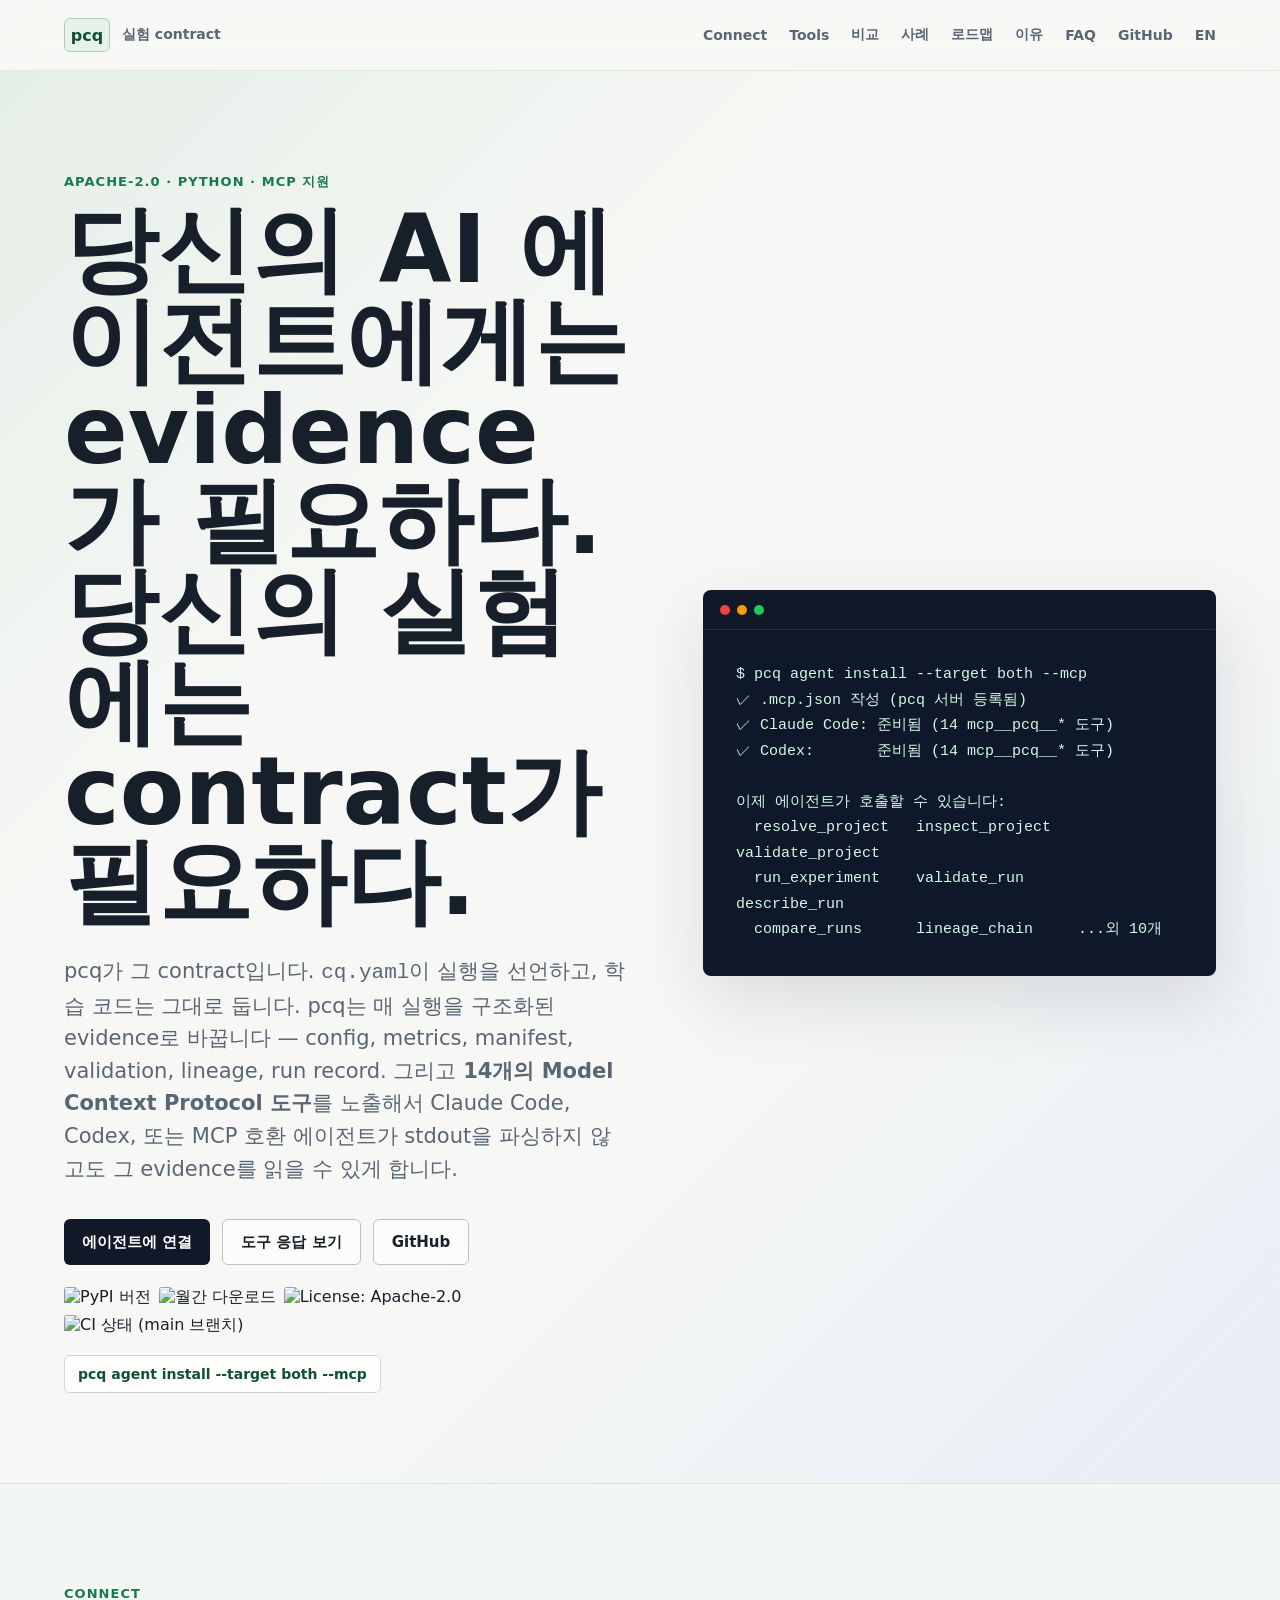
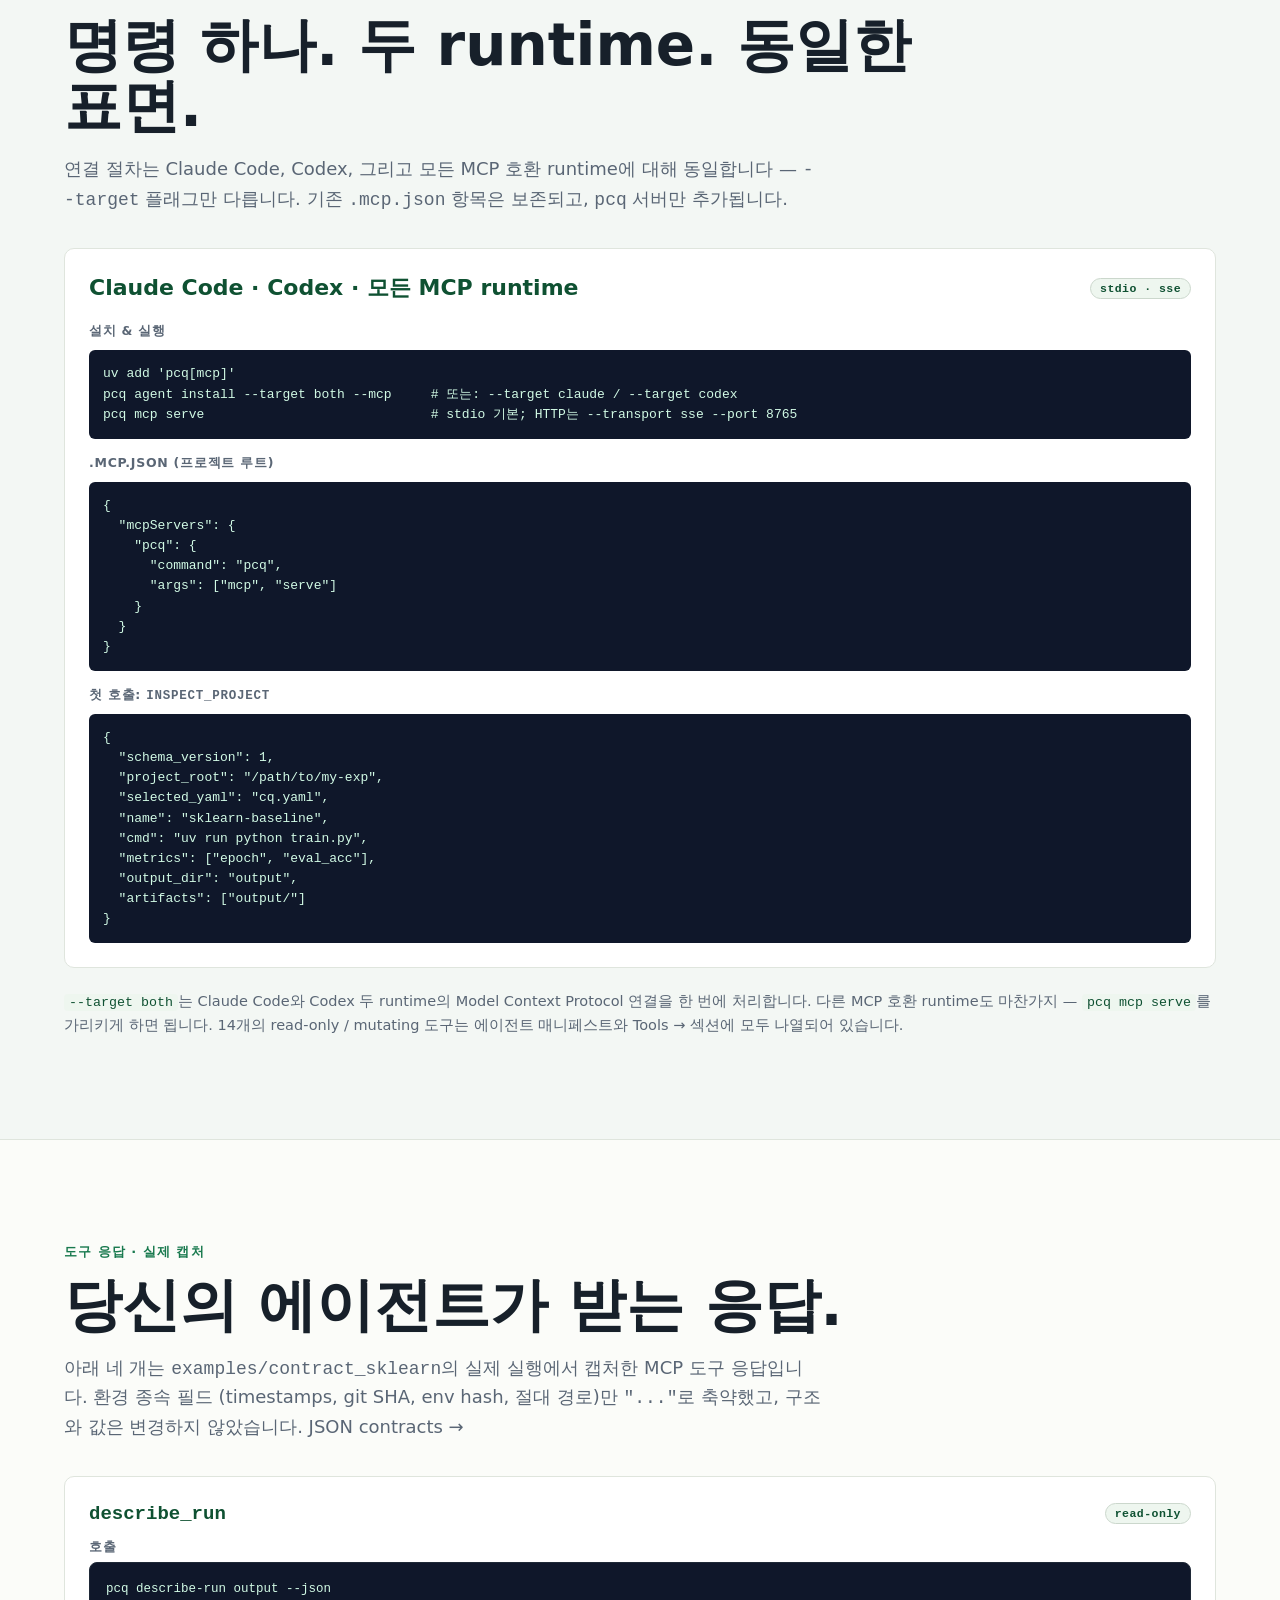
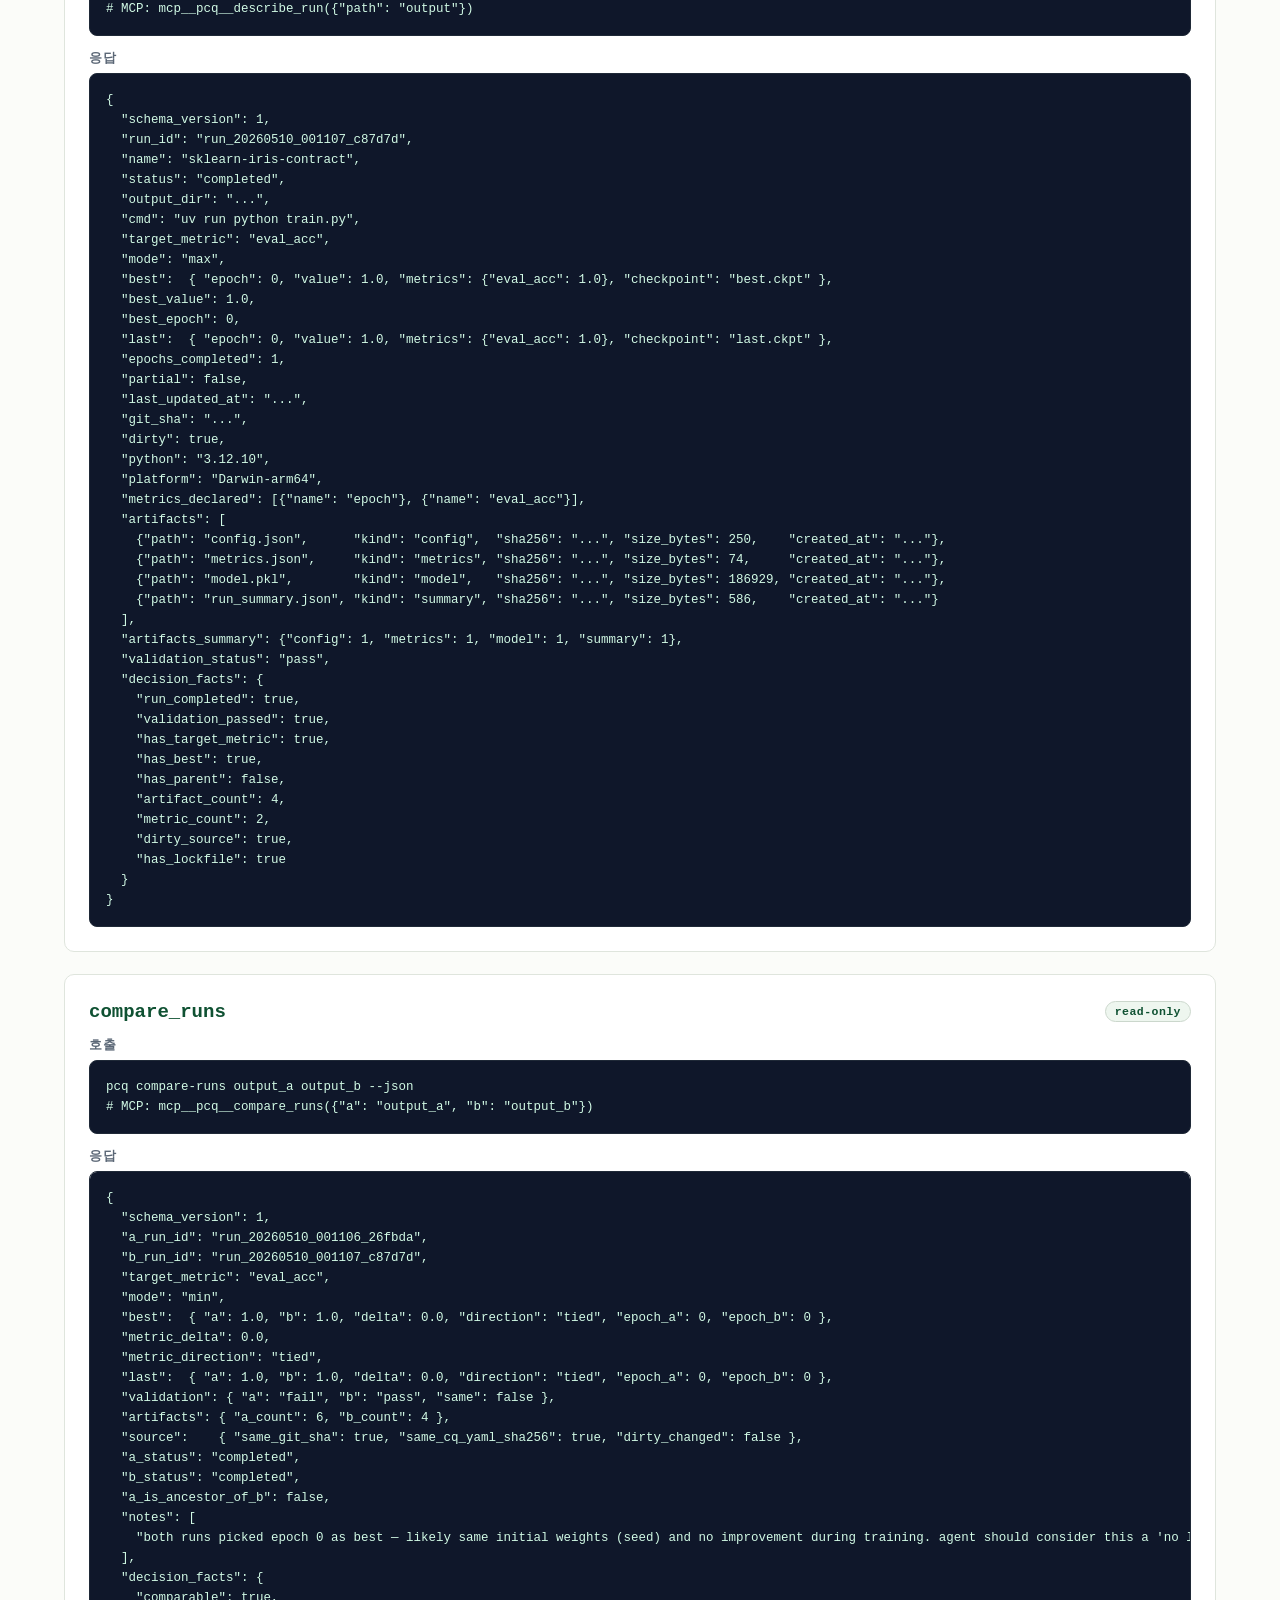
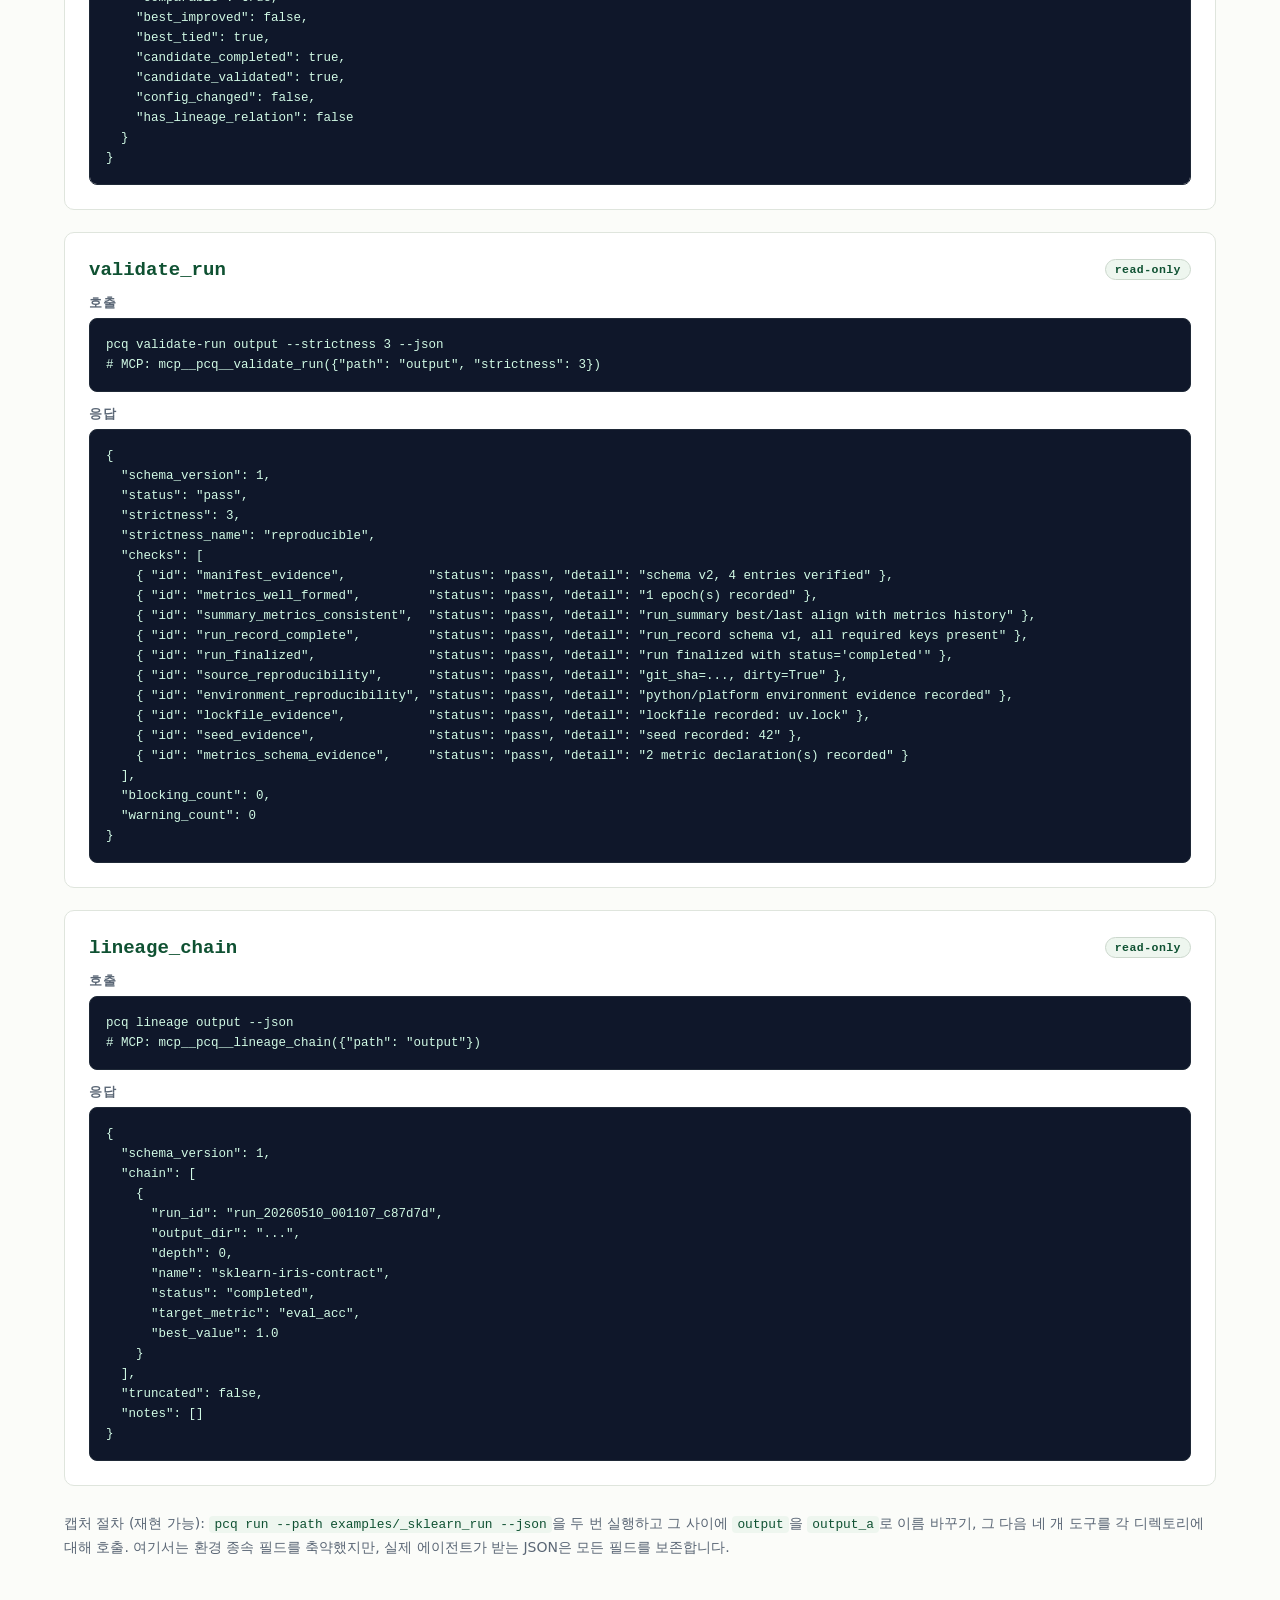
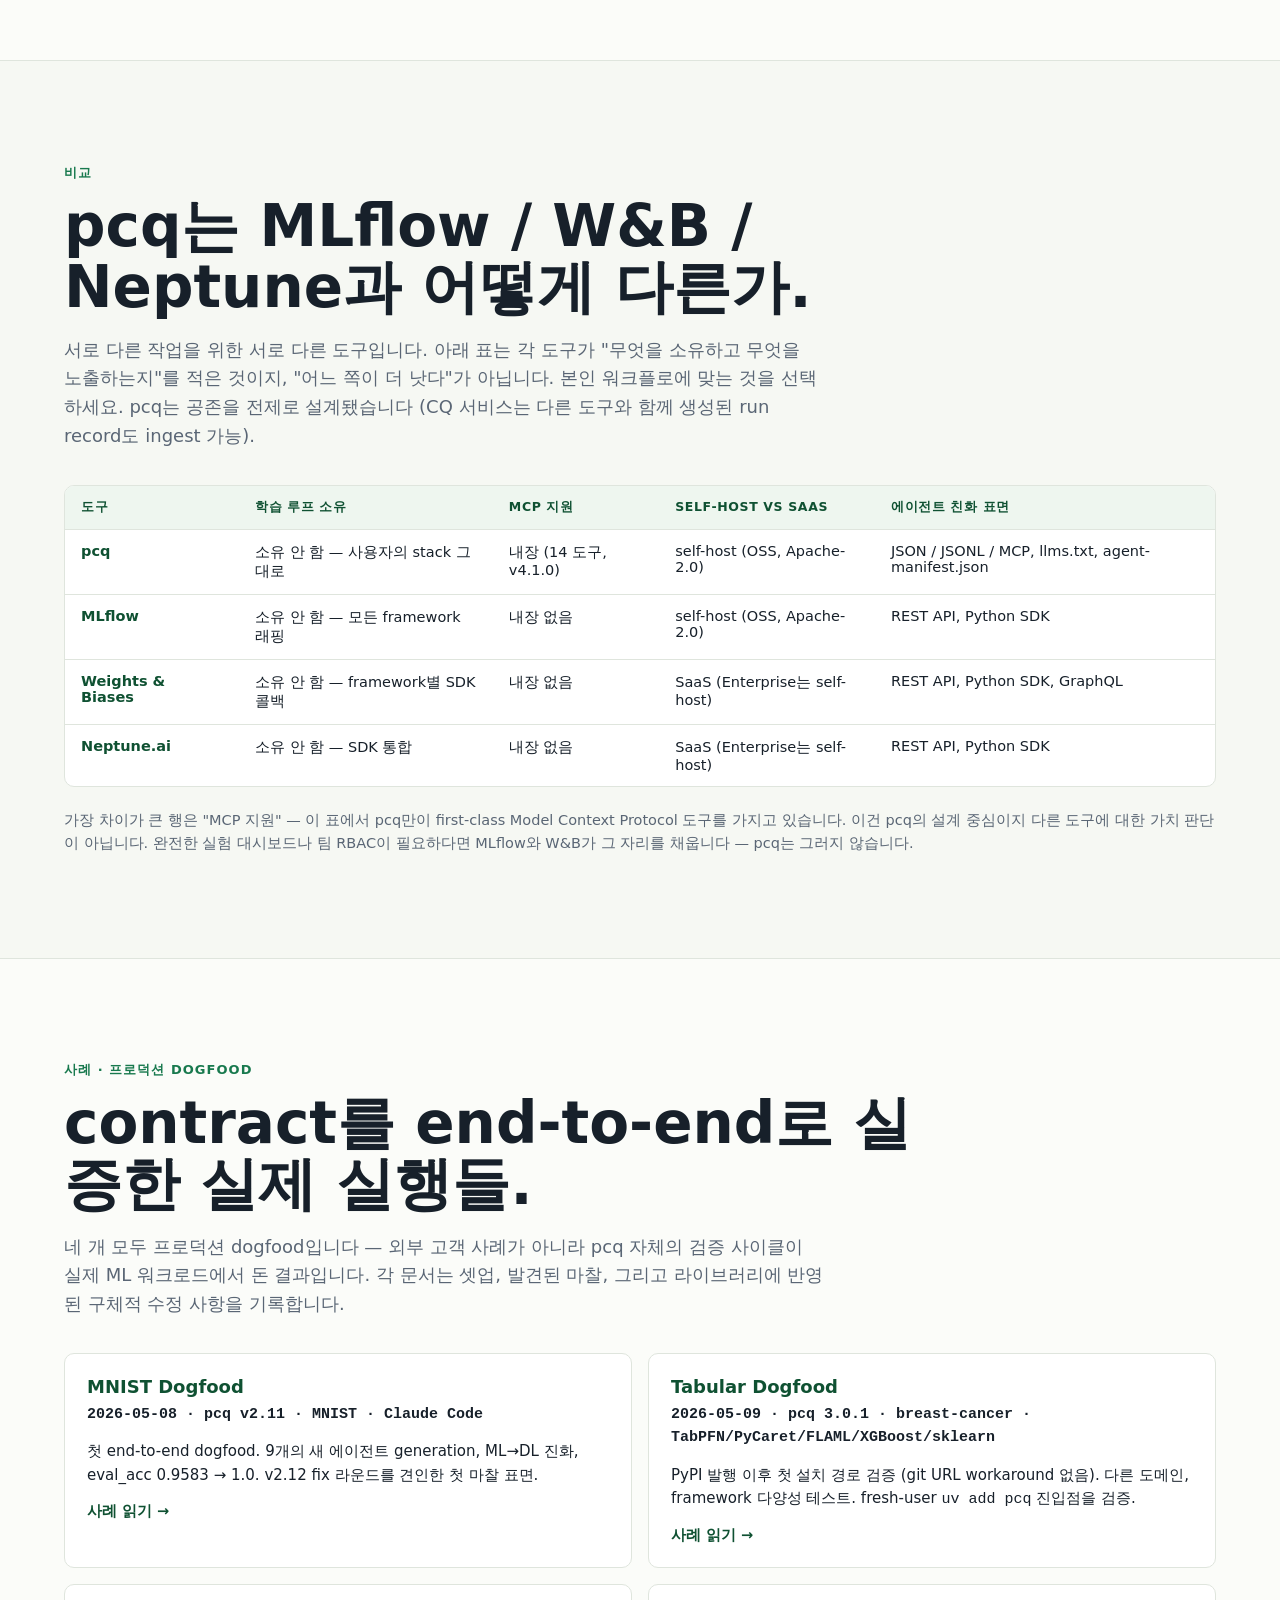
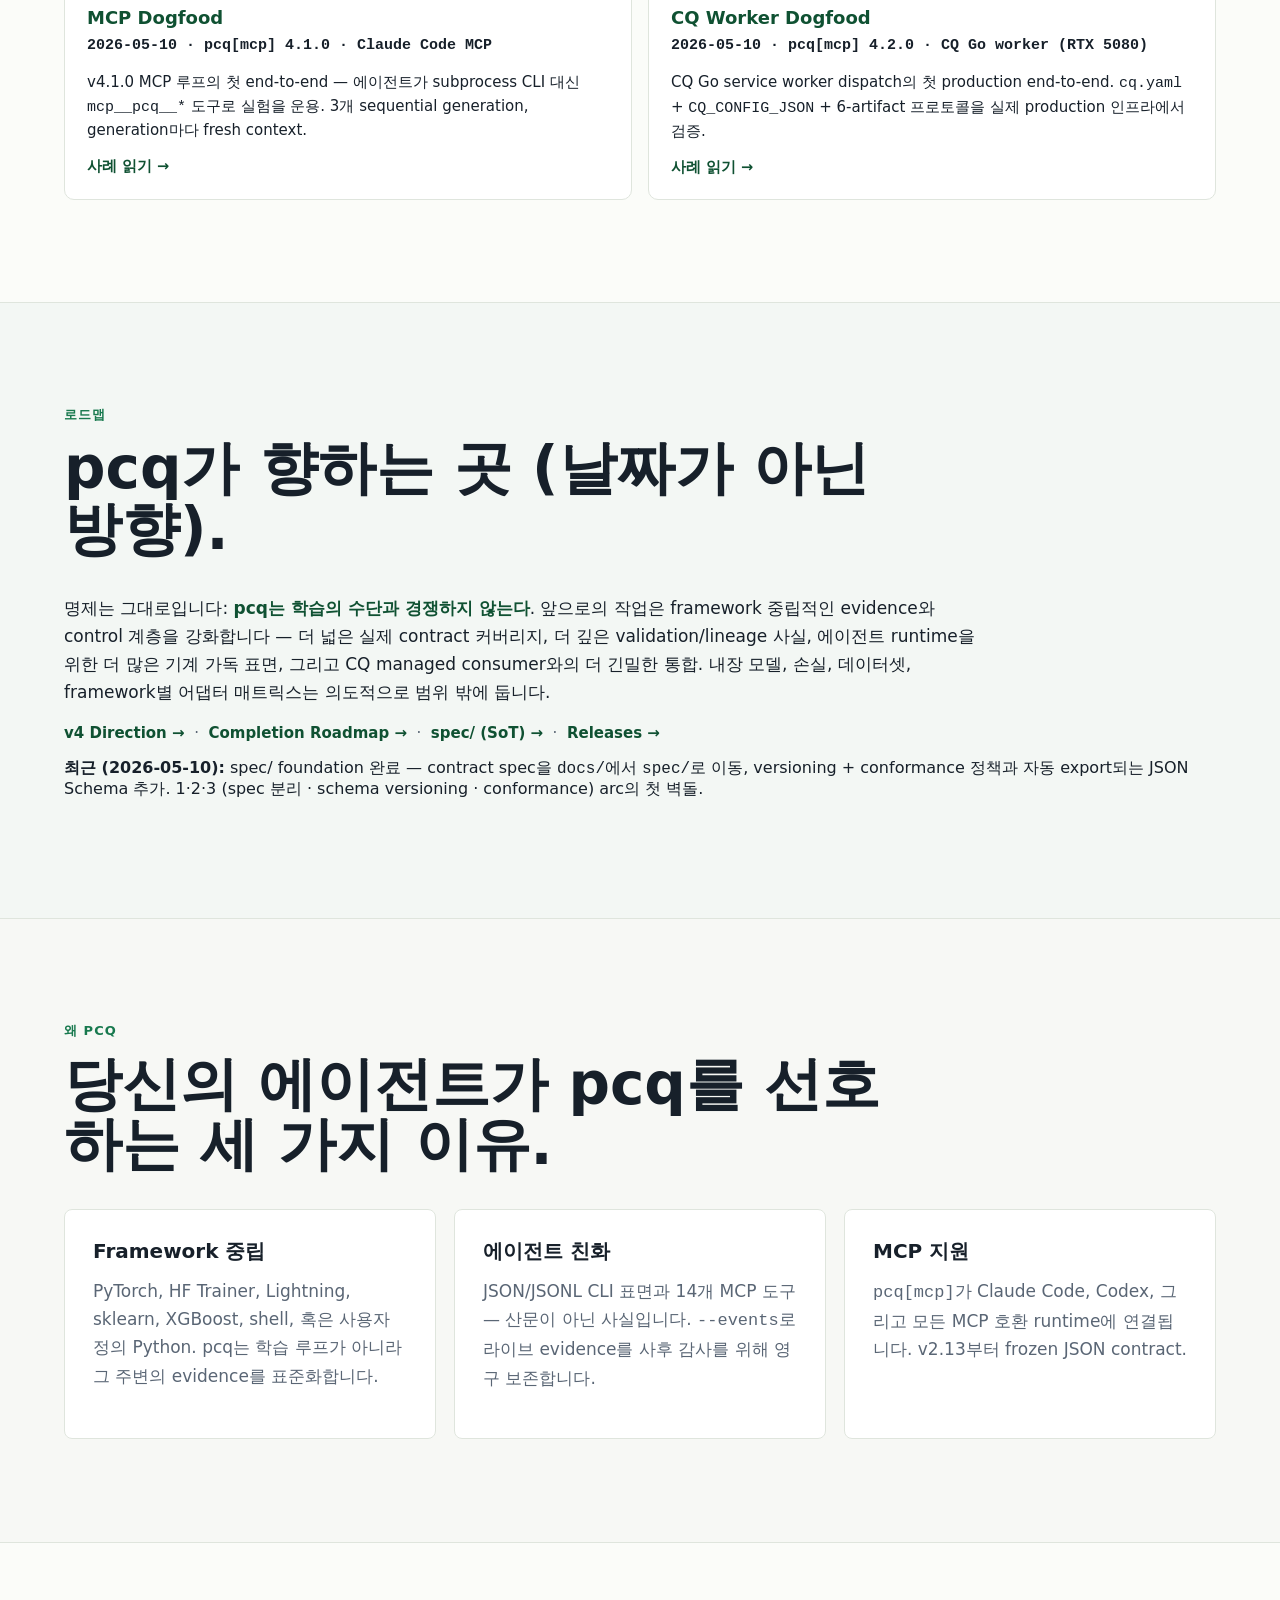
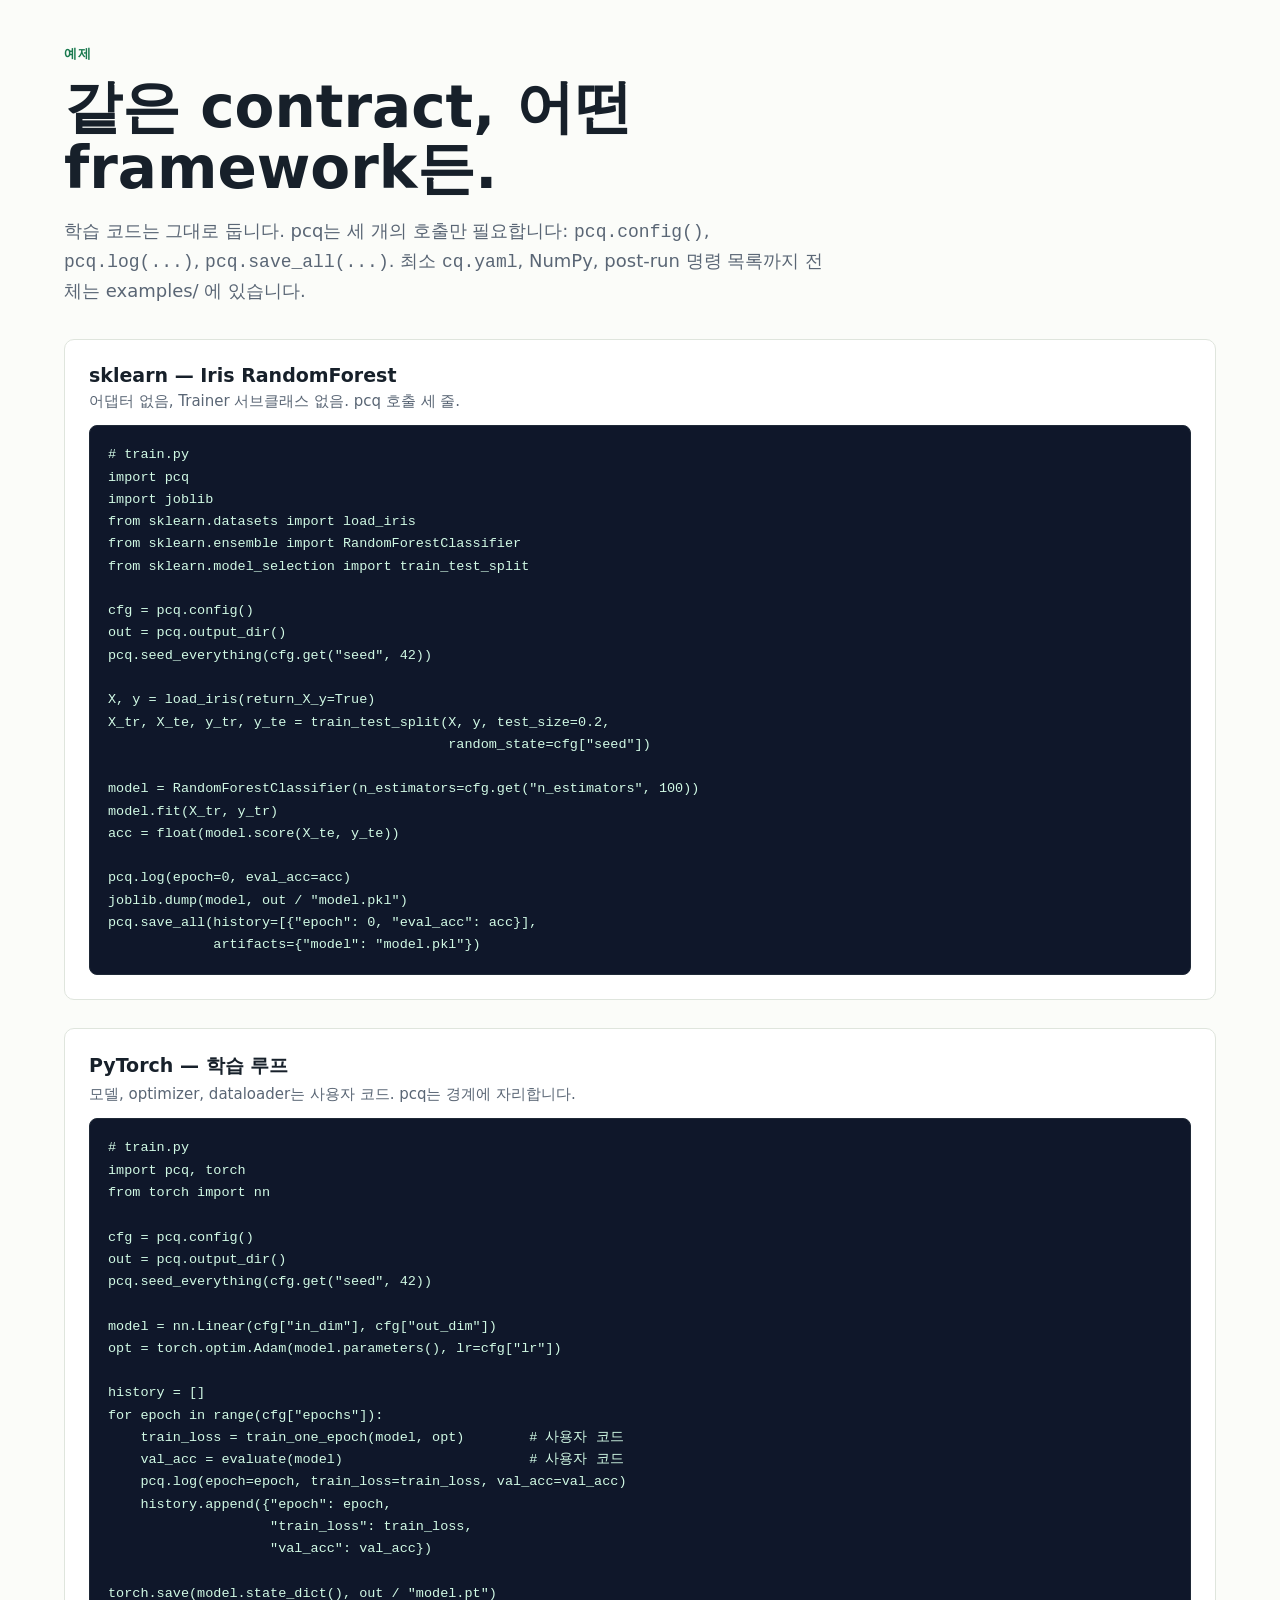
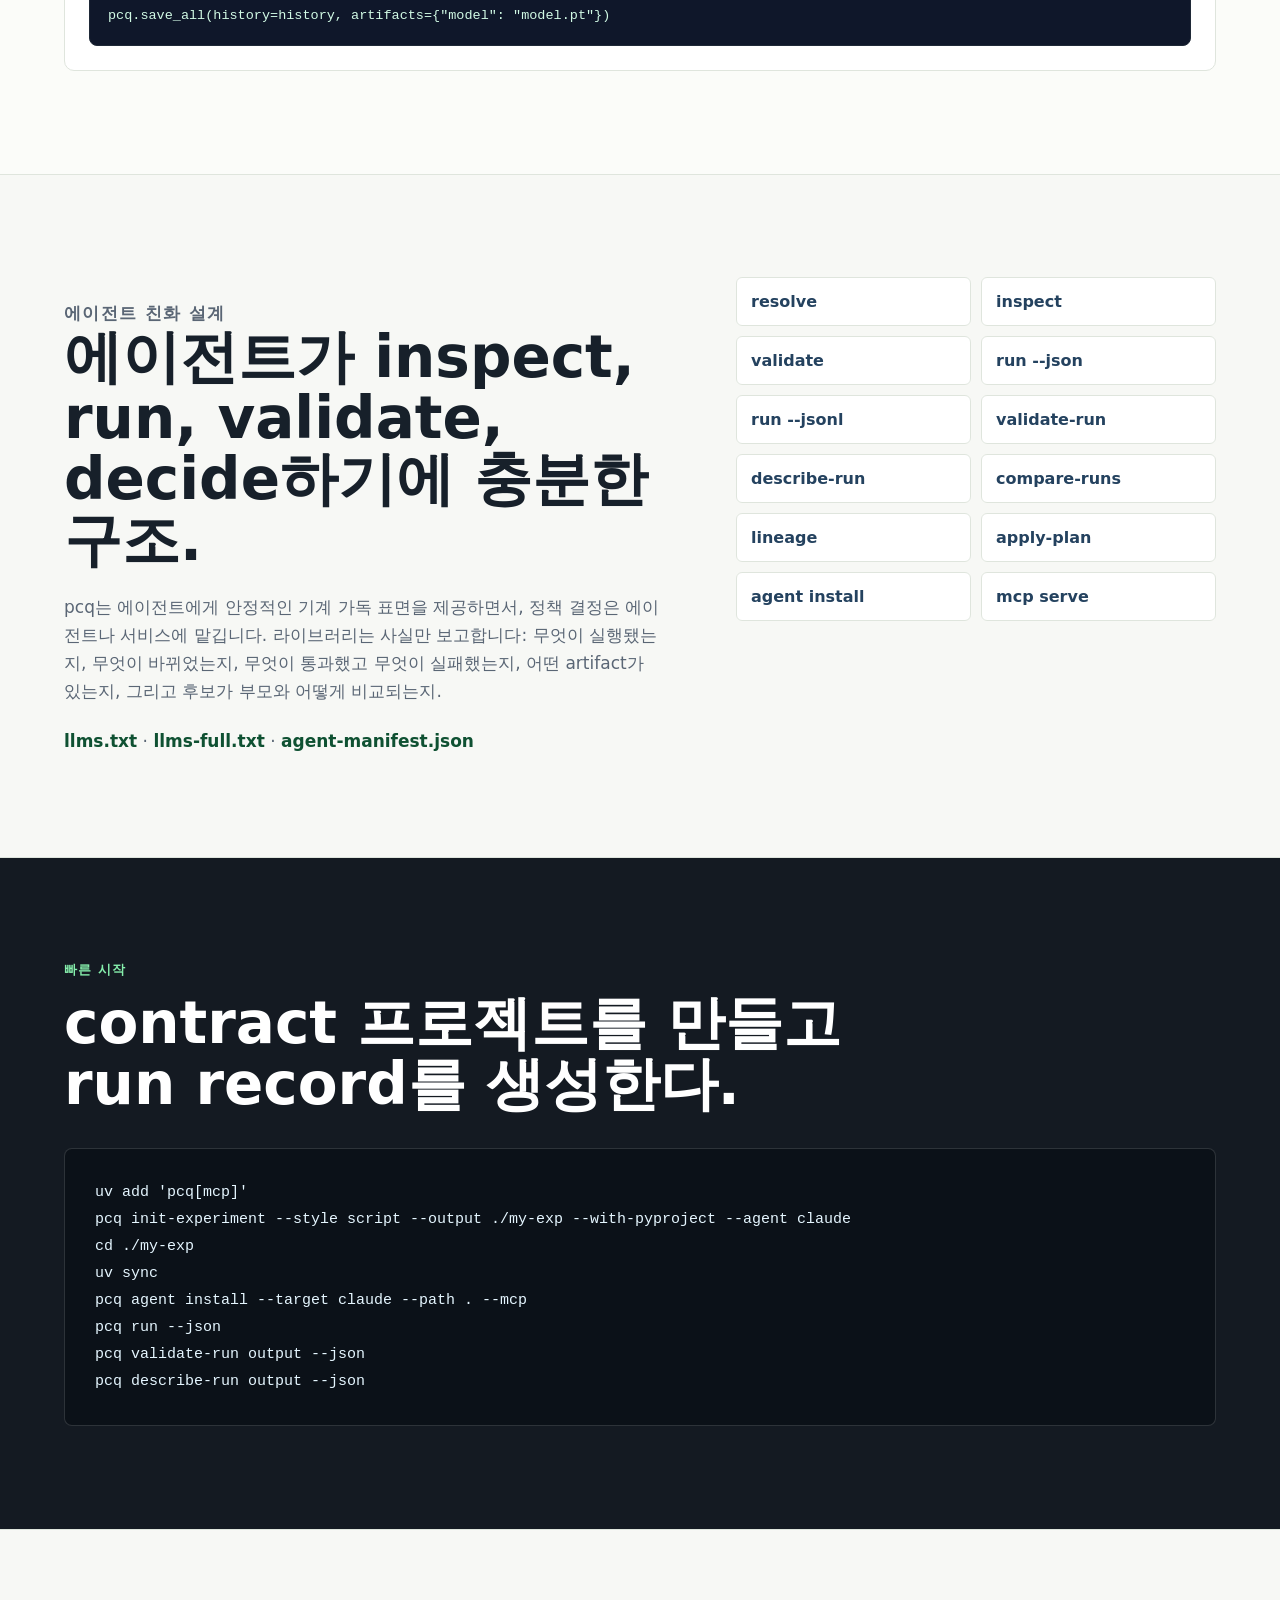
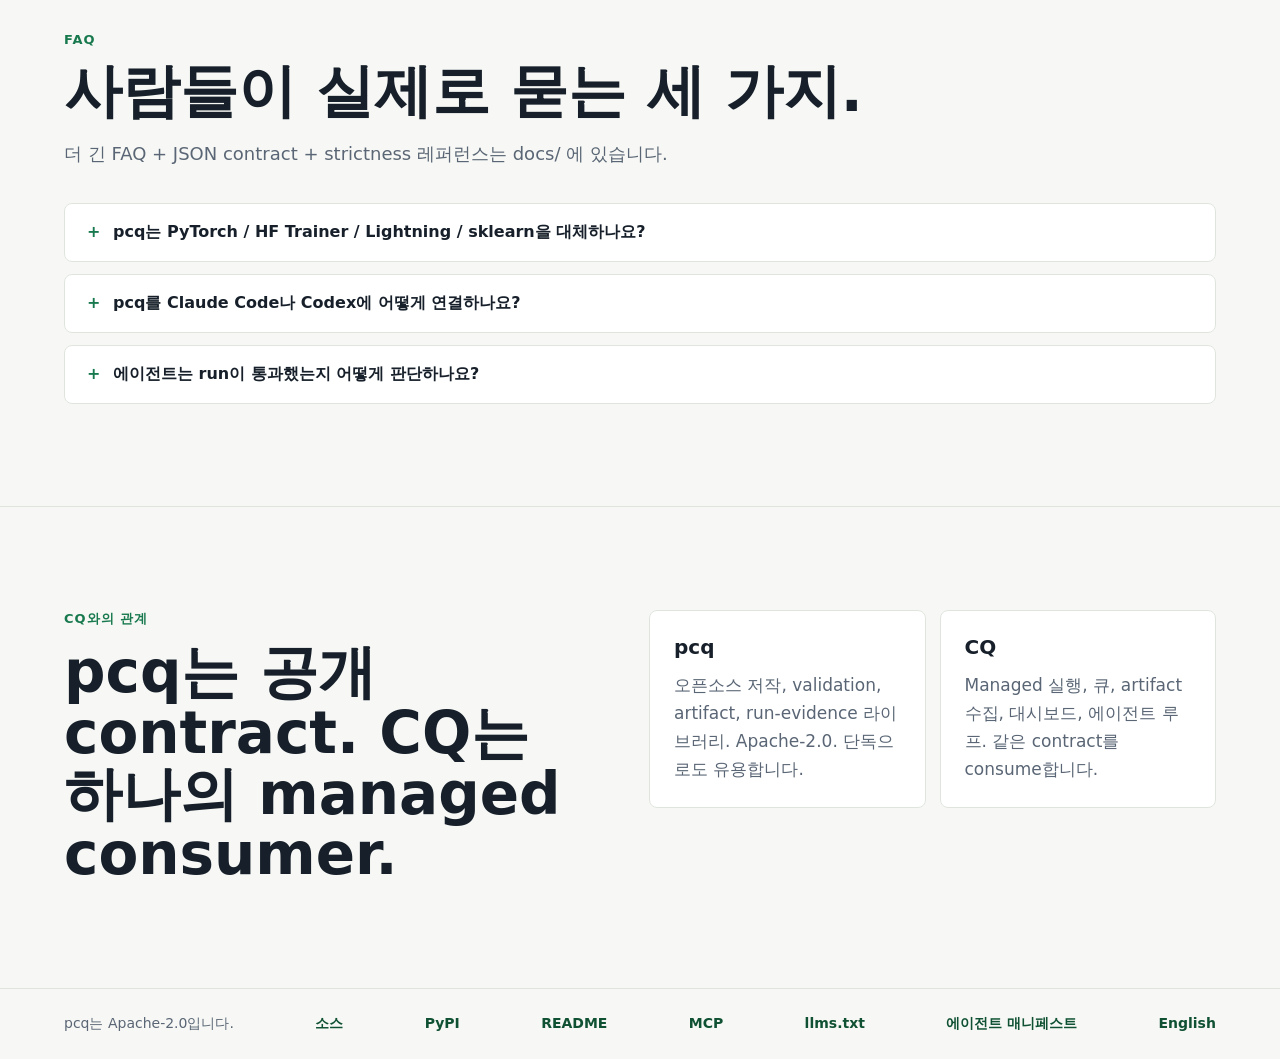
==== site/index.ko.html @ 3742095c "feat(site): Korean landing page (index.ko.html) with hreflang routing Adds site/index.ko.html — the " ====
<!doctype html>
<html lang="ko">
  <head>
    <meta charset="utf-8">
    <meta name="viewport" content="width=device-width, initial-scale=1">
    <title>pcq — 에이전트가 운용하는 ML 실험의 contract</title>
    <meta
      name="description"
      content="pcq는 에이전트가 운용하는 ML 실험의 contract입니다. cq.yaml로 실행을 선언하고, 학습 코드는 그대로 둡니다. 14개의 Model Context Protocol 도구로 Claude Code, Codex, 그리고 MCP 호환 에이전트가 stdout을 파싱하지 않고도 실험을 운용·검증·비교·추적합니다. Apache-2.0."
    >
    <meta name="keywords" content="pcq, ML 실험 추적, 에이전트 ML, MCP, Model Context Protocol, Claude Code MCP, Codex MCP, cq.yaml, run_record, 실험 contract, 재현 가능 ML, JSONL 이벤트, validate-run, describe-run, compare-runs, lineage, 한국어">
    <meta name="author" content="playidea-lab">
    <meta name="theme-color" content="#0f5132">
    <meta name="robots" content="index, follow, max-snippet:-1, max-image-preview:large">
    <link rel="canonical" href="https://playidea-lab.github.io/pcq/index.ko.html">
    <link rel="alternate" hreflang="en" href="https://playidea-lab.github.io/pcq/">
    <link rel="alternate" hreflang="ko" href="https://playidea-lab.github.io/pcq/index.ko.html">
    <link rel="alternate" hreflang="x-default" href="https://playidea-lab.github.io/pcq/">
    <link rel="icon" type="image/svg+xml" href="favicon.svg">

    <!-- Open Graph -->
    <meta property="og:type" content="website">
    <meta property="og:site_name" content="pcq">
    <meta property="og:title" content="pcq — 당신의 AI 에이전트에게는 evidence가 필요하다. 당신의 실험에는 contract가 필요하다.">
    <meta property="og:description" content="pcq가 그 contract입니다. cq.yaml이 실행을 선언하고 학습 코드는 그대로. 14개 MCP 도구로 Claude Code와 Codex가 구조화된 evidence를 직접 받습니다 — stdout 파싱 없이.">
    <meta property="og:url" content="https://playidea-lab.github.io/pcq/index.ko.html">
    <meta property="og:image" content="https://playidea-lab.github.io/pcq/og-image.svg">
    <meta property="og:image:type" content="image/svg+xml">
    <meta property="og:image:width" content="1200">
    <meta property="og:image:height" content="630">
    <meta property="og:locale" content="ko_KR">
    <meta property="og:locale:alternate" content="en_US">

    <!-- Twitter / X -->
    <meta name="twitter:card" content="summary_large_image">
    <meta name="twitter:title" content="pcq — 당신의 AI 에이전트에게는 evidence가 필요하다. 당신의 실험에는 contract가 필요하다.">
    <meta name="twitter:description" content="cq.yaml이 실행을 선언하고 학습 코드는 그대로. 14개 MCP 도구로 Claude Code와 Codex가 구조화된 evidence를 직접 받습니다.">
    <meta name="twitter:image" content="https://playidea-lab.github.io/pcq/og-image.svg">

    <!-- Agent-readable surfaces (GEO / LLM discovery) -->
    <link rel="alternate" type="text/plain" href="llms.txt" title="에이전트 안내 (llms.txt)">
    <link rel="alternate" type="text/plain" href="llms-full.txt" title="전체 에이전트 안내">
    <link rel="alternate" type="application/json" href="agent-manifest.json" title="에이전트 매니페스트">

    <link rel="stylesheet" href="styles.css">

    <!-- JSON-LD: SoftwareApplication / SoftwareSourceCode / FAQPage (ko) -->
    <script type="application/ld+json">
    {
      "@context": "https://schema.org",
      "@graph": [
        {
          "@type": "SoftwareApplication",
          "name": "pcq",
          "alternateName": "pcq — 실험 contract",
          "applicationCategory": "DeveloperApplication",
          "applicationSubCategory": "MachineLearning",
          "operatingSystem": "macOS, Linux, Windows",
          "description": "Apache-2.0 Python 라이브러리. 에이전트가 운용하는 ML 실험 evidence와 control 계층. 학습 코드는 그대로 두고, 실행 경계를 표준화하며 14개 Model Context Protocol 도구를 노출합니다.",
          "url": "https://playidea-lab.github.io/pcq/index.ko.html",
          "downloadUrl": "https://pypi.org/project/pcq/",
          "softwareVersion": "4.1.0",
          "license": "https://www.apache.org/licenses/LICENSE-2.0",
          "programmingLanguage": "Python",
          "author": { "@type": "Organization", "name": "playidea-lab", "url": "https://github.com/playidea-lab" },
          "offers": { "@type": "Offer", "price": "0", "priceCurrency": "USD" },
          "keywords": "ML, 실험 추적, MCP, Model Context Protocol, 에이전트, Claude Code, Codex, 재현 가능성, cq.yaml",
          "inLanguage": "ko"
        },
        {
          "@type": "SoftwareSourceCode",
          "name": "pcq 소스",
          "codeRepository": "https://github.com/playidea-lab/pcq",
          "programmingLanguage": "Python",
          "license": "https://www.apache.org/licenses/LICENSE-2.0",
          "runtimePlatform": "Python 3.10+"
        },
        {
          "@type": "FAQPage",
          "inLanguage": "ko",
          "mainEntity": [
            {
              "@type": "Question",
              "name": "pcq는 PyTorch / HF Trainer / Lightning / sklearn을 대체하나요?",
              "acceptedAnswer": {
                "@type": "Answer",
                "text": "아닙니다. pcq는 학습 루프를 소유하지 않습니다. 어떤 framework든 그대로 사용하세요. pcq는 그 주변의 evidence만 표준화합니다 — cq.yaml, 메트릭 emit, artifact 레이아웃, validation, comparison, lineage, 그리고 최종 run_record.json."
              }
            },
            {
              "@type": "Question",
              "name": "pcq를 Claude Code나 Codex에 어떻게 연결하나요?",
              "acceptedAnswer": {
                "@type": "Answer",
                "text": "pcq[mcp]를 설치하고 'pcq agent install --target both --path . --mcp'로 .mcp.json을 생성한 뒤 'pcq mcp serve'를 실행하세요. 두 runtime 모두 14개 mcp__pcq__* 도구를 인식하고, stdout을 파싱하는 대신 구조화된 인자로 호출합니다."
              }
            },
            {
              "@type": "Question",
              "name": "에이전트는 run이 통과했는지 어떻게 판단하나요?",
              "acceptedAnswer": {
                "@type": "Answer",
                "text": "'pcq validate-run output --strictness 3 --json'으로 pass/warn/fail 사실을, 'pcq describe-run output --json'으로 의사결정 사실을 받습니다. pcq는 의도적으로 *사실*만 보고합니다. 정책 결정은 에이전트나 서비스가 합니다."
              }
            }
          ]
        },
        {
          "@type": "BreadcrumbList",
          "itemListElement": [
            { "@type": "ListItem", "position": 1, "name": "pcq (한국어)", "item": "https://playidea-lab.github.io/pcq/index.ko.html" }
          ]
        }
      ]
    }
    </script>
  </head>
  <body>
    <header class="topbar">
      <a class="brand" href="#top" aria-label="pcq 홈">
        <span class="brand-mark">pcq</span>
        <span class="brand-text">실험 contract</span>
      </a>
      <nav class="nav" aria-label="주 내비게이션">
        <a href="#connect">Connect</a>
        <a href="#tools-catalog">Tools</a>
        <a href="#compare">비교</a>
        <a href="#case-studies">사례</a>
        <a href="#roadmap">로드맵</a>
        <a href="#why">이유</a>
        <a href="#faq">FAQ</a>
        <a href="https://github.com/playidea-lab/pcq">GitHub</a>
        <a href="./" lang="en" hreflang="en" title="English">EN</a>
      </nav>
    </header>

    <main id="top">
      <section class="hero">
        <div class="hero-inner">
          <p class="eyebrow">Apache-2.0 · Python · MCP 지원</p>
          <h1>당신의 AI 에이전트에게는 evidence가 필요하다.<br>당신의 실험에는 contract가 필요하다.</h1>
          <p class="lead">
            pcq가 그 contract입니다. <code>cq.yaml</code>이 실행을
            선언하고, 학습 코드는 그대로 둡니다. pcq는 매 실행을
            구조화된 evidence로 바꿉니다 — config, metrics, manifest,
            validation, lineage, run record. 그리고
            <strong>14개의 Model Context Protocol 도구</strong>를
            노출해서 Claude Code, Codex, 또는 MCP 호환 에이전트가
            stdout을 파싱하지 않고도 그 evidence를 읽을 수 있게 합니다.
          </p>
          <div class="hero-actions" aria-label="주요 액션">
            <a class="button primary" href="#connect">에이전트에 연결</a>
            <a class="button secondary" href="#tools-catalog">도구 응답 보기</a>
            <a class="button secondary" href="https://github.com/playidea-lab/pcq">GitHub</a>
          </div>
          <div class="badges" aria-label="프로젝트 상태 배지">
            <a href="https://pypi.org/project/pcq/"><img height="20"
              src="https://img.shields.io/pypi/v/pcq.svg?label=PyPI&color=18794e"
              alt="PyPI 버전"></a>
            <a href="https://pypi.org/project/pcq/"><img height="20"
              src="https://img.shields.io/pypi/dm/pcq.svg?label=downloads&color=1f5eff"
              alt="월간 다운로드"></a>
            <a href="https://github.com/playidea-lab/pcq/blob/main/LICENSE"><img height="20"
              src="https://img.shields.io/badge/license-Apache--2.0-blue.svg"
              alt="License: Apache-2.0"></a>
            <a href="https://github.com/playidea-lab/pcq/actions/workflows/ci.yml"><img height="20"
              src="https://img.shields.io/github/actions/workflow/status/playidea-lab/pcq/ci.yml?branch=main&label=CI"
              alt="CI 상태 (main 브랜치)"></a>
          </div>
          <div class="install-line" aria-label="설치 명령">
            <span>pcq agent install --target both --mcp</span>
          </div>
        </div>

        <aside class="run-card" aria-label="에이전트가 받는 응답">
          <div class="terminal-bar">
            <span></span>
            <span></span>
            <span></span>
          </div>
          <pre><code>$ pcq agent install --target both --mcp
✓ .mcp.json 작성 (pcq 서버 등록됨)
✓ Claude Code: 준비됨 (14 mcp__pcq__* 도구)
✓ Codex:       준비됨 (14 mcp__pcq__* 도구)

이제 에이전트가 호출할 수 있습니다:
  resolve_project   inspect_project   validate_project
  run_experiment    validate_run      describe_run
  compare_runs      lineage_chain     ...외 10개</code></pre>
        </aside>
      </section>

      <section id="connect" class="section connect-section">
        <div class="section-heading">
          <p class="eyebrow">Connect</p>
          <h2>명령 하나. 두 runtime. 동일한 표면.</h2>
          <p class="section-lead">
            연결 절차는 Claude Code, Codex, 그리고 모든 MCP 호환
            runtime에 대해 동일합니다 — <code>--target</code> 플래그만
            다릅니다. 기존 <code>.mcp.json</code> 항목은 보존되고,
            <code>pcq</code> 서버만 추가됩니다.
          </p>
        </div>

        <article class="connect-card connect-card--solo" aria-label="MCP 호환 에이전트 연결">
          <header class="connect-head">
            <h3>Claude Code · Codex · 모든 MCP runtime</h3>
            <span class="connect-tag">stdio · sse</span>
          </header>

          <p class="connect-cap">설치 &amp; 실행</p>
          <pre><code>uv add 'pcq[mcp]'
pcq agent install --target both --mcp     # 또는: --target claude / --target codex
pcq mcp serve                             # stdio 기본; HTTP는 --transport sse --port 8765</code></pre>

          <p class="connect-cap">.mcp.json (프로젝트 루트)</p>
          <pre><code>{
  "mcpServers": {
    "pcq": {
      "command": "pcq",
      "args": ["mcp", "serve"]
    }
  }
}</code></pre>

          <p class="connect-cap">첫 호출: <code>inspect_project</code></p>
          <pre><code>{
  "schema_version": 1,
  "project_root": "/path/to/my-exp",
  "selected_yaml": "cq.yaml",
  "name": "sklearn-baseline",
  "cmd": "uv run python train.py",
  "metrics": ["epoch", "eval_acc"],
  "output_dir": "output",
  "artifacts": ["output/"]
}</code></pre>
        </article>

        <p class="connect-foot" id="mcp">
          <code>--target both</code>는 Claude Code와 Codex 두 runtime의
          Model Context Protocol 연결을 한 번에 처리합니다. 다른 MCP
          호환 runtime도 마찬가지 — <code>pcq mcp serve</code>를 가리키게
          하면 됩니다. 14개의 read-only / mutating 도구는
          <a href="agent-manifest.json">에이전트 매니페스트</a>와
          <a href="#tools-catalog">Tools &rarr;</a> 섹션에 모두 나열되어
          있습니다.
        </p>
      </section>

      <section id="tools-catalog" class="section catalog-section">
        <div class="section-heading">
          <p class="eyebrow">도구 응답 · 실제 캡처</p>
          <h2>당신의 에이전트가 받는 응답.</h2>
          <p class="section-lead">
            아래 네 개는 <code>examples/contract_sklearn</code>의 실제
            실행에서 캡처한 MCP 도구 응답입니다. 환경 종속 필드
            (timestamps, git SHA, env hash, 절대 경로)만
            <code>"..."</code>로 축약했고, 구조와 값은 변경하지
            않았습니다.
            <a href="https://github.com/playidea-lab/pcq/blob/main/docs/JSON_CONTRACTS.md">JSON contracts &rarr;</a>
          </p>
        </div>

        <article id="tools-catalog-describe_run" class="tool-card">
          <header class="tool-head">
            <h3><code>describe_run</code></h3>
            <span class="tool-tag">read-only</span>
          </header>
          <p class="tool-cap">호출</p>
          <pre><code>pcq describe-run output --json
# MCP: mcp__pcq__describe_run({"path": "output"})</code></pre>
          <p class="tool-cap">응답</p>
          <pre><code>{
  "schema_version": 1,
  "run_id": "run_20260510_001107_c87d7d",
  "name": "sklearn-iris-contract",
  "status": "completed",
  "output_dir": "...",
  "cmd": "uv run python train.py",
  "target_metric": "eval_acc",
  "mode": "max",
  "best":  { "epoch": 0, "value": 1.0, "metrics": {"eval_acc": 1.0}, "checkpoint": "best.ckpt" },
  "best_value": 1.0,
  "best_epoch": 0,
  "last":  { "epoch": 0, "value": 1.0, "metrics": {"eval_acc": 1.0}, "checkpoint": "last.ckpt" },
  "epochs_completed": 1,
  "partial": false,
  "last_updated_at": "...",
  "git_sha": "...",
  "dirty": true,
  "python": "3.12.10",
  "platform": "Darwin-arm64",
  "metrics_declared": [{"name": "epoch"}, {"name": "eval_acc"}],
  "artifacts": [
    {"path": "config.json",      "kind": "config",  "sha256": "...", "size_bytes": 250,    "created_at": "..."},
    {"path": "metrics.json",     "kind": "metrics", "sha256": "...", "size_bytes": 74,     "created_at": "..."},
    {"path": "model.pkl",        "kind": "model",   "sha256": "...", "size_bytes": 186929, "created_at": "..."},
    {"path": "run_summary.json", "kind": "summary", "sha256": "...", "size_bytes": 586,    "created_at": "..."}
  ],
  "artifacts_summary": {"config": 1, "metrics": 1, "model": 1, "summary": 1},
  "validation_status": "pass",
  "decision_facts": {
    "run_completed": true,
    "validation_passed": true,
    "has_target_metric": true,
    "has_best": true,
    "has_parent": false,
    "artifact_count": 4,
    "metric_count": 2,
    "dirty_source": true,
    "has_lockfile": true
  }
}</code></pre>
        </article>

        <article id="tools-catalog-compare_runs" class="tool-card">
          <header class="tool-head">
            <h3><code>compare_runs</code></h3>
            <span class="tool-tag">read-only</span>
          </header>
          <p class="tool-cap">호출</p>
          <pre><code>pcq compare-runs output_a output_b --json
# MCP: mcp__pcq__compare_runs({"a": "output_a", "b": "output_b"})</code></pre>
          <p class="tool-cap">응답</p>
          <pre><code>{
  "schema_version": 1,
  "a_run_id": "run_20260510_001106_26fbda",
  "b_run_id": "run_20260510_001107_c87d7d",
  "target_metric": "eval_acc",
  "mode": "min",
  "best":  { "a": 1.0, "b": 1.0, "delta": 0.0, "direction": "tied", "epoch_a": 0, "epoch_b": 0 },
  "metric_delta": 0.0,
  "metric_direction": "tied",
  "last":  { "a": 1.0, "b": 1.0, "delta": 0.0, "direction": "tied", "epoch_a": 0, "epoch_b": 0 },
  "validation": { "a": "fail", "b": "pass", "same": false },
  "artifacts": { "a_count": 6, "b_count": 4 },
  "source":    { "same_git_sha": true, "same_cq_yaml_sha256": true, "dirty_changed": false },
  "a_status": "completed",
  "b_status": "completed",
  "a_is_ancestor_of_b": false,
  "notes": [
    "both runs picked epoch 0 as best — likely same initial weights (seed) and no improvement during training. agent should consider this a 'no learning' signal."
  ],
  "decision_facts": {
    "comparable": true,
    "best_improved": false,
    "best_tied": true,
    "candidate_completed": true,
    "candidate_validated": true,
    "config_changed": false,
    "has_lineage_relation": false
  }
}</code></pre>
        </article>

        <article id="tools-catalog-validate_run" class="tool-card">
          <header class="tool-head">
            <h3><code>validate_run</code></h3>
            <span class="tool-tag">read-only</span>
          </header>
          <p class="tool-cap">호출</p>
          <pre><code>pcq validate-run output --strictness 3 --json
# MCP: mcp__pcq__validate_run({"path": "output", "strictness": 3})</code></pre>
          <p class="tool-cap">응답</p>
          <pre><code>{
  "schema_version": 1,
  "status": "pass",
  "strictness": 3,
  "strictness_name": "reproducible",
  "checks": [
    { "id": "manifest_evidence",           "status": "pass", "detail": "schema v2, 4 entries verified" },
    { "id": "metrics_well_formed",         "status": "pass", "detail": "1 epoch(s) recorded" },
    { "id": "summary_metrics_consistent",  "status": "pass", "detail": "run_summary best/last align with metrics history" },
    { "id": "run_record_complete",         "status": "pass", "detail": "run_record schema v1, all required keys present" },
    { "id": "run_finalized",               "status": "pass", "detail": "run finalized with status='completed'" },
    { "id": "source_reproducibility",      "status": "pass", "detail": "git_sha=..., dirty=True" },
    { "id": "environment_reproducibility", "status": "pass", "detail": "python/platform environment evidence recorded" },
    { "id": "lockfile_evidence",           "status": "pass", "detail": "lockfile recorded: uv.lock" },
    { "id": "seed_evidence",               "status": "pass", "detail": "seed recorded: 42" },
    { "id": "metrics_schema_evidence",     "status": "pass", "detail": "2 metric declaration(s) recorded" }
  ],
  "blocking_count": 0,
  "warning_count": 0
}</code></pre>
        </article>

        <article id="tools-catalog-lineage_chain" class="tool-card">
          <header class="tool-head">
            <h3><code>lineage_chain</code></h3>
            <span class="tool-tag">read-only</span>
          </header>
          <p class="tool-cap">호출</p>
          <pre><code>pcq lineage output --json
# MCP: mcp__pcq__lineage_chain({"path": "output"})</code></pre>
          <p class="tool-cap">응답</p>
          <pre><code>{
  "schema_version": 1,
  "chain": [
    {
      "run_id": "run_20260510_001107_c87d7d",
      "output_dir": "...",
      "depth": 0,
      "name": "sklearn-iris-contract",
      "status": "completed",
      "target_metric": "eval_acc",
      "best_value": 1.0
    }
  ],
  "truncated": false,
  "notes": []
}</code></pre>
        </article>

        <p class="catalog-foot">
          캡처 절차 (재현 가능):
          <code>pcq run --path examples/_sklearn_run --json</code>을 두 번
          실행하고 그 사이에 <code>output</code>을 <code>output_a</code>로
          이름 바꾸기, 그 다음 네 개 도구를 각 디렉토리에 대해 호출.
          여기서는 환경 종속 필드를 축약했지만, 실제 에이전트가 받는
          JSON은 모든 필드를 보존합니다.
        </p>
      </section>

      <section id="compare" class="section compare-section">
        <div class="section-heading">
          <p class="eyebrow">비교</p>
          <h2>pcq는 MLflow / W&amp;B / Neptune과 어떻게 다른가.</h2>
          <p class="section-lead">
            서로 다른 작업을 위한 서로 다른 도구입니다. 아래 표는 각
            도구가 "무엇을 소유하고 무엇을 노출하는지"를 적은 것이지,
            "어느 쪽이 더 낫다"가 아닙니다. 본인 워크플로에 맞는 것을
            선택하세요. pcq는 공존을 전제로 설계됐습니다 (CQ 서비스는
            다른 도구와 함께 생성된 run record도 ingest 가능).
          </p>
        </div>
        <div class="compare-wrap">
          <table class="compare-table">
            <thead>
              <tr>
                <th scope="col">도구</th>
                <th scope="col">학습 루프 소유</th>
                <th scope="col">MCP 지원</th>
                <th scope="col">Self-host vs SaaS</th>
                <th scope="col">에이전트 친화 표면</th>
              </tr>
            </thead>
            <tbody>
              <tr>
                <th scope="row">pcq</th>
                <td>소유 안 함 — 사용자의 stack 그대로</td>
                <td>내장 (14 도구, v4.1.0)</td>
                <td>self-host (OSS, Apache-2.0)</td>
                <td>JSON / JSONL / MCP, llms.txt, agent-manifest.json</td>
              </tr>
              <tr>
                <th scope="row">MLflow</th>
                <td>소유 안 함 — 모든 framework 래핑</td>
                <td>내장 없음</td>
                <td>self-host (OSS, Apache-2.0)</td>
                <td>REST API, Python SDK</td>
              </tr>
              <tr>
                <th scope="row">Weights &amp; Biases</th>
                <td>소유 안 함 — framework별 SDK 콜백</td>
                <td>내장 없음</td>
                <td>SaaS (Enterprise는 self-host)</td>
                <td>REST API, Python SDK, GraphQL</td>
              </tr>
              <tr>
                <th scope="row">Neptune.ai</th>
                <td>소유 안 함 — SDK 통합</td>
                <td>내장 없음</td>
                <td>SaaS (Enterprise는 self-host)</td>
                <td>REST API, Python SDK</td>
              </tr>
            </tbody>
          </table>
        </div>
        <p class="compare-foot">
          가장 차이가 큰 행은 "MCP 지원" — 이 표에서 pcq만이 first-class
          Model Context Protocol 도구를 가지고 있습니다. 이건 pcq의 설계
          중심이지 다른 도구에 대한 가치 판단이 아닙니다. 완전한 실험
          대시보드나 팀 RBAC이 필요하다면 MLflow와 W&amp;B가 그 자리를
          채웁니다 — pcq는 그러지 않습니다.
        </p>
      </section>

      <section id="case-studies" class="section cases-section">
        <div class="section-heading">
          <p class="eyebrow">사례 · 프로덕션 dogfood</p>
          <h2>contract를 end-to-end로 실증한 실제 실행들.</h2>
          <p class="section-lead">
            네 개 모두 프로덕션 dogfood입니다 — 외부 고객 사례가 아니라
            pcq 자체의 검증 사이클이 실제 ML 워크로드에서 돈 결과입니다.
            각 문서는 셋업, 발견된 마찰, 그리고 라이브러리에 반영된 구체적
            수정 사항을 기록합니다.
          </p>
        </div>
        <div class="case-grid">
          <article class="case-card">
            <h3>MNIST Dogfood</h3>
            <p class="case-meta">2026-05-08 · pcq v2.11 · MNIST · Claude Code</p>
            <p>첫 end-to-end dogfood. 9개의 새 에이전트 generation, ML→DL 진화, eval_acc 0.9583 → 1.0. v2.12 fix 라운드를 견인한 첫 마찰 표면.</p>
            <a class="case-link" href="https://github.com/playidea-lab/pcq/blob/main/docs/case-studies/mnist-dogfood-2026-05-08.md">사례 읽기 &rarr;</a>
          </article>
          <article class="case-card">
            <h3>Tabular Dogfood</h3>
            <p class="case-meta">2026-05-09 · pcq 3.0.1 · breast-cancer · TabPFN/PyCaret/FLAML/XGBoost/sklearn</p>
            <p>PyPI 발행 이후 첫 설치 경로 검증 (git URL workaround 없음). 다른 도메인, framework 다양성 테스트. fresh-user <code>uv add pcq</code> 진입점을 검증.</p>
            <a class="case-link" href="https://github.com/playidea-lab/pcq/blob/main/docs/case-studies/tabular-dogfood-2026-05-09.md">사례 읽기 &rarr;</a>
          </article>
          <article class="case-card">
            <h3>MCP Dogfood</h3>
            <p class="case-meta">2026-05-10 · pcq[mcp] 4.1.0 · Claude Code MCP</p>
            <p>v4.1.0 MCP 루프의 첫 end-to-end — 에이전트가 subprocess CLI 대신 <code>mcp__pcq__*</code> 도구로 실험을 운용. 3개 sequential generation, generation마다 fresh context.</p>
            <a class="case-link" href="https://github.com/playidea-lab/pcq/blob/main/docs/case-studies/mcp-dogfood-2026-05-10.md">사례 읽기 &rarr;</a>
          </article>
          <article class="case-card">
            <h3>CQ Worker Dogfood</h3>
            <p class="case-meta">2026-05-10 · pcq[mcp] 4.2.0 · CQ Go worker (RTX 5080)</p>
            <p>CQ Go service worker dispatch의 첫 production end-to-end. <code>cq.yaml</code> + <code>CQ_CONFIG_JSON</code> + 6-artifact 프로토콜을 실제 production 인프라에서 검증.</p>
            <a class="case-link" href="https://github.com/playidea-lab/pcq/blob/main/docs/case-studies/cq-worker-dogfood-2026-05-10.md">사례 읽기 &rarr;</a>
          </article>
        </div>
      </section>

      <section id="roadmap" class="section roadmap-section">
        <div class="section-heading">
          <p class="eyebrow">로드맵</p>
          <h2>pcq가 향하는 곳 (날짜가 아닌 방향).</h2>
        </div>
        <p class="roadmap-body">
          명제는 그대로입니다: <em>pcq는 학습의 수단과 경쟁하지
          않는다</em>. 앞으로의 작업은 framework 중립적인 evidence와
          control 계층을 강화합니다 — 더 넓은 실제 contract 커버리지,
          더 깊은 validation/lineage 사실, 에이전트 runtime을 위한 더
          많은 기계 가독 표면, 그리고 CQ managed consumer와의 더 긴밀한
          통합. 내장 모델, 손실, 데이터셋, framework별 어댑터 매트릭스는
          의도적으로 범위 밖에 둡니다.
        </p>
        <p class="roadmap-links">
          <a href="https://github.com/playidea-lab/pcq/blob/main/docs/V4_DIRECTION.md">v4 Direction &rarr;</a>
          &nbsp;·&nbsp;
          <a href="https://github.com/playidea-lab/pcq/blob/main/docs/PCQ_COMPLETION_ROADMAP.md">Completion Roadmap &rarr;</a>
          &nbsp;·&nbsp;
          <a href="https://github.com/playidea-lab/pcq/tree/main/spec">spec/ (SoT) &rarr;</a>
          &nbsp;·&nbsp;
          <a href="https://github.com/playidea-lab/pcq/releases">Releases &rarr;</a>
        </p>
        <p class="roadmap-recent">
          <strong>최근 (2026-05-10):</strong> spec/ foundation 완료 —
          contract spec을 <code>docs/</code>에서 <code>spec/</code>로
          이동, versioning + conformance 정책과 자동 export되는 JSON
          Schema 추가. 1·2·3 (spec 분리 · schema versioning ·
          conformance) arc의 첫 벽돌.
        </p>
      </section>

      <section id="why" class="section">
        <div class="section-heading">
          <p class="eyebrow">왜 pcq</p>
          <h2>당신의 에이전트가 pcq를 선호하는 세 가지 이유.</h2>
        </div>
        <div class="feature-grid">
          <article class="feature">
            <h3>Framework 중립</h3>
            <p>
              PyTorch, HF Trainer, Lightning, sklearn, XGBoost, shell,
              혹은 사용자 정의 Python. pcq는 학습 루프가 아니라 그
              주변의 evidence를 표준화합니다.
            </p>
          </article>
          <article class="feature">
            <h3>에이전트 친화</h3>
            <p>
              JSON/JSONL CLI 표면과 14개 MCP 도구 — 산문이 아닌
              사실입니다. <code>--events</code>로 라이브 evidence를
              사후 감사를 위해 영구 보존합니다.
            </p>
          </article>
          <article class="feature">
            <h3>MCP 지원</h3>
            <p>
              <code>pcq[mcp]</code>가 Claude Code, Codex, 그리고 모든
              MCP 호환 runtime에 연결됩니다. v2.13부터 frozen JSON
              contract.
            </p>
          </article>
        </div>
      </section>

      <section id="examples" class="section examples-section">
        <div class="section-heading">
          <p class="eyebrow">예제</p>
          <h2>같은 contract, 어떤 framework든.</h2>
          <p class="section-lead">
            학습 코드는 그대로 둡니다. pcq는 세 개의 호출만 필요합니다:
            <code>pcq.config()</code>, <code>pcq.log(...)</code>,
            <code>pcq.save_all(...)</code>. 최소 <code>cq.yaml</code>,
            NumPy, post-run 명령 목록까지 전체는
            <a href="https://github.com/playidea-lab/pcq/tree/main/examples">examples/</a>
            에 있습니다.
          </p>
        </div>

        <div class="example">
          <div class="example-head">
            <h3>sklearn — Iris RandomForest</h3>
            <p>어댑터 없음, Trainer 서브클래스 없음. pcq 호출 세 줄.</p>
          </div>
          <pre><code># train.py
import pcq
import joblib
from sklearn.datasets import load_iris
from sklearn.ensemble import RandomForestClassifier
from sklearn.model_selection import train_test_split

cfg = pcq.config()
out = pcq.output_dir()
pcq.seed_everything(cfg.get("seed", 42))

X, y = load_iris(return_X_y=True)
X_tr, X_te, y_tr, y_te = train_test_split(X, y, test_size=0.2,
                                          random_state=cfg["seed"])

model = RandomForestClassifier(n_estimators=cfg.get("n_estimators", 100))
model.fit(X_tr, y_tr)
acc = float(model.score(X_te, y_te))

pcq.log(epoch=0, eval_acc=acc)
joblib.dump(model, out / "model.pkl")
pcq.save_all(history=[{"epoch": 0, "eval_acc": acc}],
             artifacts={"model": "model.pkl"})</code></pre>
        </div>

        <div class="example">
          <div class="example-head">
            <h3>PyTorch — 학습 루프</h3>
            <p>모델, optimizer, dataloader는 사용자 코드. pcq는 경계에 자리합니다.</p>
          </div>
          <pre><code># train.py
import pcq, torch
from torch import nn

cfg = pcq.config()
out = pcq.output_dir()
pcq.seed_everything(cfg.get("seed", 42))

model = nn.Linear(cfg["in_dim"], cfg["out_dim"])
opt = torch.optim.Adam(model.parameters(), lr=cfg["lr"])

history = []
for epoch in range(cfg["epochs"]):
    train_loss = train_one_epoch(model, opt)        # 사용자 코드
    val_acc = evaluate(model)                       # 사용자 코드
    pcq.log(epoch=epoch, train_loss=train_loss, val_acc=val_acc)
    history.append({"epoch": epoch,
                    "train_loss": train_loss,
                    "val_acc": val_acc})

torch.save(model.state_dict(), out / "model.pt")
pcq.save_all(history=history, artifacts={"model": "model.pt"})</code></pre>
        </div>
      </section>

      <section id="agents" class="section split-section">
        <div>
          <p class="eyebrow">에이전트 친화 설계</p>
          <h2>에이전트가 inspect, run, validate, decide하기에 충분한 구조.</h2>
          <p>
            pcq는 에이전트에게 안정적인 기계 가독 표면을 제공하면서,
            정책 결정은 에이전트나 서비스에 맡깁니다. 라이브러리는 사실만
            보고합니다: 무엇이 실행됐는지, 무엇이 바뀌었는지, 무엇이
            통과했고 무엇이 실패했는지, 어떤 artifact가 있는지, 그리고
            후보가 부모와 어떻게 비교되는지.
          </p>
          <p class="agent-links">
            <a href="llms.txt">llms.txt</a> ·
            <a href="llms-full.txt">llms-full.txt</a> ·
            <a href="agent-manifest.json">agent-manifest.json</a>
          </p>
        </div>
        <div class="surface-grid" aria-label="에이전트 JSON 표면">
          <span>resolve</span>
          <span>inspect</span>
          <span>validate</span>
          <span>run --json</span>
          <span>run --jsonl</span>
          <span>validate-run</span>
          <span>describe-run</span>
          <span>compare-runs</span>
          <span>lineage</span>
          <span>apply-plan</span>
          <span>agent install</span>
          <span>mcp serve</span>
        </div>
      </section>

      <section id="quickstart" class="section quickstart">
        <div class="section-heading">
          <p class="eyebrow">빠른 시작</p>
          <h2>contract 프로젝트를 만들고 run record를 생성한다.</h2>
        </div>
        <pre><code>uv add 'pcq[mcp]'
pcq init-experiment --style script --output ./my-exp --with-pyproject --agent claude
cd ./my-exp
uv sync
pcq agent install --target claude --path . --mcp
pcq run --json
pcq validate-run output --json
pcq describe-run output --json</code></pre>
      </section>

      <section id="faq" class="section faq-section">
        <div class="section-heading">
          <p class="eyebrow">FAQ</p>
          <h2>사람들이 실제로 묻는 세 가지.</h2>
          <p class="section-lead">
            더 긴 FAQ + JSON contract + strictness 레퍼런스는
            <a href="https://github.com/playidea-lab/pcq/tree/main/docs">docs/</a>
            에 있습니다.
          </p>
        </div>
        <div class="faq-list">
          <details>
            <summary>pcq는 PyTorch / HF Trainer / Lightning / sklearn을 대체하나요?</summary>
            <p>아닙니다. pcq는 학습 루프를 소유하지 않습니다. 어떤 framework든 그대로 쓰세요. pcq는 그 주변의 evidence만 표준화합니다 — <code>cq.yaml</code>, 메트릭 emit, artifact 레이아웃, validation, comparison, lineage, 그리고 최종 <code>run_record.json</code>.</p>
          </details>
          <details>
            <summary>pcq를 Claude Code나 Codex에 어떻게 연결하나요?</summary>
            <p><code>pcq[mcp]</code>를 설치하고 <code>pcq agent install --target both --path . --mcp</code>로 <code>.mcp.json</code>을 작성한 뒤 <code>pcq mcp serve</code>를 실행하세요. 두 runtime 모두 14개 <code>mcp__pcq__*</code> 도구를 인식하고, stdout 파싱 대신 구조화된 인자로 호출합니다. <a href="#tools-catalog">도구 응답 보기 &rarr;</a></p>
          </details>
          <details>
            <summary>에이전트는 run이 통과했는지 어떻게 판단하나요?</summary>
            <p><code>pcq validate-run output --strictness 3 --json</code>으로 pass/warn/fail 사실을, <code>pcq describe-run output --json</code>으로 의사결정 사실을 받습니다. pcq는 의도적으로 사실만 보고합니다. 정책은 에이전트나 서비스가 결정합니다.</p>
          </details>
        </div>
      </section>

      <section class="section cq-section">
        <div>
          <p class="eyebrow">CQ와의 관계</p>
          <h2>pcq는 공개 contract. CQ는 하나의 managed consumer.</h2>
        </div>
        <div class="cq-grid">
          <article>
            <h3>pcq</h3>
            <p>오픈소스 저작, validation, artifact, run-evidence 라이브러리. Apache-2.0. 단독으로도 유용합니다.</p>
          </article>
          <article>
            <h3>CQ</h3>
            <p>Managed 실행, 큐, artifact 수집, 대시보드, 에이전트 루프. 같은 contract를 consume합니다.</p>
          </article>
        </div>
      </section>
    </main>

    <footer class="footer">
      <span>pcq는 Apache-2.0입니다.</span>
      <a href="https://github.com/playidea-lab/pcq">소스</a>
      <a href="https://pypi.org/project/pcq/">PyPI</a>
      <a href="https://github.com/playidea-lab/pcq/blob/main/README.md">README</a>
      <a href="https://github.com/playidea-lab/pcq/blob/main/docs/MCP_INTEGRATION.md">MCP</a>
      <a href="llms.txt">llms.txt</a>
      <a href="agent-manifest.json">에이전트 매니페스트</a>
      <a href="./" lang="en" hreflang="en">English</a>
    </footer>
  </body>
</html>
---- site/styles.css ----
:root {
  color-scheme: light;
  --bg: #f7f8f5;
  --surface: #ffffff;
  --surface-strong: #111827;
  --text: #17202a;
  --muted: #5a6675;
  --line: #dfe5dd;
  --green: #18794e;
  --green-dark: #0f5132;
  --blue: #1f5eff;
  --amber: #b45309;
  --shadow: 0 24px 70px rgba(17, 24, 39, 0.12);
  font-family:
    Inter, ui-sans-serif, system-ui, -apple-system, BlinkMacSystemFont, "Segoe UI",
    sans-serif;
}

* {
  box-sizing: border-box;
}

html {
  scroll-behavior: smooth;
}

body {
  margin: 0;
  background: var(--bg);
  color: var(--text);
}

a {
  color: inherit;
  text-decoration: none;
}

code,
pre {
  font-family:
    "SFMono-Regular", Consolas, "Liberation Mono", Menlo, monospace;
}

.topbar {
  position: sticky;
  top: 0;
  z-index: 20;
  display: flex;
  align-items: center;
  justify-content: space-between;
  gap: 24px;
  padding: 18px clamp(20px, 5vw, 72px);
  border-bottom: 1px solid rgba(223, 229, 221, 0.8);
  background: rgba(247, 248, 245, 0.88);
  backdrop-filter: blur(18px);
}

.brand {
  display: inline-flex;
  align-items: center;
  gap: 12px;
  min-width: 0;
  font-weight: 700;
}

.brand-mark {
  display: inline-grid;
  place-items: center;
  width: 46px;
  height: 34px;
  border: 1px solid #b8c8bd;
  border-radius: 6px;
  background: #e7f2ea;
  color: var(--green-dark);
  letter-spacing: 0;
}

.brand-text {
  color: var(--muted);
  font-size: 14px;
  font-weight: 600;
  white-space: nowrap;
}

.nav {
  display: flex;
  align-items: center;
  gap: 22px;
  color: var(--muted);
  font-size: 14px;
  font-weight: 650;
}

.nav a:hover {
  color: var(--text);
}

.hero {
  display: grid;
  grid-template-columns: minmax(0, 1.05fr) minmax(340px, 0.95fr);
  gap: clamp(28px, 6vw, 72px);
  align-items: center;
  min-height: calc(100vh - 72px);
  padding: clamp(56px, 8vw, 112px) clamp(20px, 5vw, 72px) clamp(48px, 7vw, 96px);
  border-bottom: 1px solid var(--line);
  background:
    linear-gradient(135deg, rgba(24, 121, 78, 0.08), transparent 34%),
    linear-gradient(315deg, rgba(31, 94, 255, 0.07), transparent 40%),
    var(--bg);
}

.hero-inner {
  max-width: 760px;
}

.eyebrow {
  margin: 0 0 14px;
  color: var(--green);
  font-size: 13px;
  font-weight: 800;
  letter-spacing: 0.08em;
  text-transform: uppercase;
}

h1,
h2,
h3,
p {
  overflow-wrap: anywhere;
}

h1 {
  margin: 0;
  max-width: 760px;
  font-size: clamp(48px, 8vw, 94px);
  line-height: 0.96;
  letter-spacing: 0;
}

.lead {
  max-width: 680px;
  margin: 28px 0 0;
  color: var(--muted);
  font-size: 21px;
  line-height: 1.55;
}

.hero-actions {
  display: flex;
  flex-wrap: wrap;
  gap: 12px;
  margin-top: 34px;
}

.button {
  display: inline-flex;
  align-items: center;
  justify-content: center;
  min-height: 46px;
  padding: 0 18px;
  border-radius: 6px;
  font-size: 15px;
  font-weight: 750;
}

.button.primary {
  background: var(--surface-strong);
  color: #ffffff;
}

.button.secondary {
  border: 1px solid #bac4bc;
  background: rgba(255, 255, 255, 0.58);
  color: var(--text);
}

.badges {
  display: flex;
  flex-wrap: wrap;
  gap: 8px;
  margin-top: 22px;
}

.badges img {
  display: block;
  height: 20px;
  border-radius: 3px;
}

.install-line {
  display: inline-flex;
  margin-top: 20px;
  padding: 10px 13px;
  border: 1px solid #cfd8d0;
  border-radius: 6px;
  background: rgba(255, 255, 255, 0.72);
  color: var(--green-dark);
  font-size: 14px;
  font-weight: 800;
}

.run-card {
  overflow: hidden;
  border: 1px solid rgba(17, 24, 39, 0.18);
  border-radius: 8px;
  background: #0f172a;
  box-shadow: var(--shadow);
}

.terminal-bar {
  display: flex;
  gap: 7px;
  padding: 14px 16px;
  border-bottom: 1px solid rgba(255, 255, 255, 0.1);
  background: #111827;
}

.terminal-bar span {
  width: 10px;
  height: 10px;
  border-radius: 999px;
  background: #94a3b8;
}

.terminal-bar span:nth-child(1) {
  background: #ef4444;
}

.terminal-bar span:nth-child(2) {
  background: #f59e0b;
}

.terminal-bar span:nth-child(3) {
  background: #22c55e;
}

.run-card pre {
  margin: 0;
  padding: clamp(18px, 3vw, 32px);
  color: #d1fae5;
  font-size: clamp(12px, 1.7vw, 15px);
  line-height: 1.7;
  white-space: pre-wrap;
}

.section {
  padding: clamp(64px, 8vw, 108px) clamp(20px, 5vw, 72px);
  border-bottom: 1px solid var(--line);
}

.section-heading {
  max-width: 850px;
  margin-bottom: 34px;
}

h2 {
  margin: 0;
  max-width: 960px;
  font-size: clamp(34px, 5vw, 58px);
  line-height: 1.05;
  letter-spacing: 0;
}

h3 {
  margin: 0 0 12px;
  font-size: 20px;
  letter-spacing: 0;
}

.feature-grid {
  display: grid;
  grid-template-columns: repeat(3, minmax(0, 1fr));
  gap: 18px;
}

.feature {
  min-height: 230px;
  padding: 28px;
  border: 1px solid var(--line);
  border-radius: 8px;
  background: var(--surface);
}

.feature p,
.contract-copy p,
.split-section p,
.cq-grid p {
  margin: 0;
  color: var(--muted);
  font-size: 17px;
  line-height: 1.65;
}

.contract-section {
  background: #fbfcf9;
}

.contract-layout {
  display: grid;
  grid-template-columns: minmax(0, 1fr) minmax(300px, 0.72fr);
  gap: clamp(24px, 5vw, 56px);
  align-items: start;
}

.check-list {
  display: grid;
  gap: 13px;
  margin: 26px 0 0;
  padding: 0;
  list-style: none;
}

.check-list li {
  padding-left: 28px;
  color: var(--text);
  font-size: 16px;
  line-height: 1.5;
  position: relative;
}

.check-list li::before {
  content: "";
  position: absolute;
  left: 0;
  top: 0.55em;
  width: 12px;
  height: 12px;
  border-radius: 3px;
  background: var(--green);
}

.artifact-list {
  display: grid;
  gap: 10px;
  padding: 18px;
  border: 1px solid #cbd7cc;
  border-radius: 8px;
  background: #eef6ef;
}

.artifact-list span {
  display: block;
  padding: 13px 14px;
  border: 1px solid #dce7de;
  border-radius: 6px;
  background: #ffffff;
  color: var(--green-dark);
  font-family:
    "SFMono-Regular", Consolas, "Liberation Mono", Menlo, monospace;
  font-size: 14px;
  font-weight: 800;
}

.split-section {
  display: grid;
  grid-template-columns: minmax(0, 1fr) minmax(300px, 0.8fr);
  gap: clamp(24px, 6vw, 72px);
  align-items: start;
}

.split-section p {
  margin-top: 22px;
}

.surface-grid {
  display: grid;
  grid-template-columns: repeat(2, minmax(0, 1fr));
  gap: 10px;
}

.surface-grid span {
  padding: 14px;
  border: 1px solid var(--line);
  border-radius: 6px;
  background: var(--surface);
  color: #24425f;
  font-weight: 750;
}

.quickstart {
  background: #141a22;
  color: #ffffff;
}

.quickstart .eyebrow {
  color: #86efac;
}

.quickstart h2 {
  color: #ffffff;
}

.quickstart pre {
  overflow-x: auto;
  margin: 0;
  padding: clamp(18px, 3vw, 30px);
  border: 1px solid rgba(255, 255, 255, 0.14);
  border-radius: 8px;
  background: #0b1118;
  color: #e5f6ff;
  font-size: 15px;
  line-height: 1.8;
}

.cq-section {
  display: grid;
  grid-template-columns: minmax(0, 0.95fr) minmax(300px, 1.05fr);
  gap: clamp(24px, 6vw, 72px);
  align-items: start;
}

.cq-grid {
  display: grid;
  grid-template-columns: repeat(2, minmax(0, 1fr));
  gap: 14px;
}

.cq-grid article {
  min-height: 180px;
  padding: 24px;
  border: 1px solid var(--line);
  border-radius: 8px;
  background: var(--surface);
}

.footer {
  display: flex;
  flex-wrap: wrap;
  gap: 16px;
  justify-content: space-between;
  padding: 26px clamp(20px, 5vw, 72px);
  color: var(--muted);
  font-size: 14px;
}

.footer a {
  color: var(--green-dark);
  font-weight: 750;
}

.section-lead {
  margin: 18px 0 0;
  max-width: 760px;
  color: var(--muted);
  font-size: 18px;
  line-height: 1.6;
}

/* Examples */
.examples-section {
  background: #fbfcf9;
}

.example {
  margin-top: 28px;
  padding: 24px;
  border: 1px solid var(--line);
  border-radius: 10px;
  background: var(--surface);
}

.example-head h3 {
  margin: 0 0 6px;
  font-size: 19px;
}

.example-head p {
  margin: 0 0 14px;
  color: var(--muted);
  font-size: 15px;
}

.example pre {
  overflow-x: auto;
  margin: 0;
  padding: 18px;
  border: 1px solid #1f2937;
  border-radius: 8px;
  background: #0f172a;
  color: #d1fae5;
  font-size: 13.5px;
  line-height: 1.65;
}

/* Connect (Claude Code / Codex side-by-side) */
.connect-section {
  background: #f3f7f4;
}

.connect-grid {
  display: grid;
  grid-template-columns: 1fr 1fr;
  gap: 18px;
  margin-top: 20px;
}

.connect-card {
  display: flex;
  flex-direction: column;
  gap: 10px;
  padding: 24px;
  border: 1px solid var(--line);
  border-radius: 10px;
  background: var(--surface);
}

.connect-card--solo {
  margin-top: 20px;
}

.connect-head {
  display: flex;
  align-items: center;
  justify-content: space-between;
  gap: 12px;
  margin-bottom: 4px;
}

.connect-head h3 {
  margin: 0;
  font-size: 22px;
  color: var(--green-dark);
}

.connect-tag {
  padding: 3px 9px;
  border: 1px solid #cbd7cc;
  border-radius: 999px;
  background: #eef6ef;
  color: var(--green-dark);
  font-family:
    "SFMono-Regular", Consolas, "Liberation Mono", Menlo, monospace;
  font-size: 11.5px;
  font-weight: 800;
  letter-spacing: 0.04em;
}

.connect-cap {
  margin: 6px 0 0;
  color: var(--muted);
  font-size: 12.5px;
  font-weight: 700;
  letter-spacing: 0.06em;
  text-transform: uppercase;
}

.connect-card pre {
  overflow-x: auto;
  margin: 0;
  padding: 14px;
  border-radius: 6px;
  background: #0f172a;
  color: #d1fae5;
  font-size: 13px;
  line-height: 1.55;
}

.connect-foot {
  margin: 22px 0 0;
  color: var(--muted);
  font-size: 14.5px;
  line-height: 1.6;
}

.connect-foot code {
  padding: 1px 5px;
  border-radius: 4px;
  background: #eef6ef;
  color: var(--green-dark);
  font-size: 0.92em;
}

/* Compare */
.compare-section {
  background: #f6f8f3;
}

.compare-wrap {
  overflow-x: auto;
  margin-top: 22px;
  border: 1px solid var(--line);
  border-radius: 10px;
  background: var(--surface);
}

.compare-table {
  width: 100%;
  border-collapse: collapse;
  font-size: 14.5px;
}

.compare-table th,
.compare-table td {
  padding: 13px 16px;
  border-bottom: 1px solid var(--line);
  vertical-align: top;
  text-align: left;
}

.compare-table thead th {
  background: #eef6ef;
  color: var(--green-dark);
  font-size: 12.5px;
  font-weight: 800;
  letter-spacing: 0.05em;
  text-transform: uppercase;
}

.compare-table tbody th {
  width: 12em;
  color: var(--green-dark);
  font-weight: 800;
}

.compare-table tbody tr:last-child th,
.compare-table tbody tr:last-child td {
  border-bottom: none;
}

.compare-foot {
  margin: 22px 0 0;
  color: var(--muted);
  font-size: 14.5px;
  line-height: 1.6;
}

/* Case studies */
.cases-section {
  background: #fbfcf9;
}

.case-grid {
  display: grid;
  grid-template-columns: repeat(2, minmax(0, 1fr));
  gap: 16px;
  margin-top: 22px;
}

.case-card {
  padding: 22px;
  border: 1px solid var(--line);
  border-radius: 10px;
  background: var(--surface);
}

.case-card h3 {
  margin: 0 0 6px;
  font-size: 18px;
  color: var(--green-dark);
}

.case-meta {
  margin: 0 0 12px;
  color: var(--muted);
  font-family:
    "SFMono-Regular", Consolas, "Liberation Mono", Menlo, monospace;
  font-size: 12.5px;
  font-weight: 700;
}

.case-card p {
  margin: 0 0 14px;
  color: var(--text);
  font-size: 15px;
  line-height: 1.55;
}

.case-link {
  color: var(--green-dark);
  font-weight: 750;
  font-size: 14.5px;
}

/* Roadmap */
.roadmap-section {
  background: #f3f7f4;
}

.roadmap-body {
  margin: 12px 0 0;
  max-width: 920px;
  color: var(--text);
  font-size: 17px;
  line-height: 1.65;
}

.roadmap-body em {
  color: var(--green-dark);
  font-style: normal;
  font-weight: 700;
}

.roadmap-links {
  margin: 18px 0 0;
  font-size: 15px;
  color: var(--muted);
}

.roadmap-links a {
  color: var(--green-dark);
  font-weight: 750;
}

/* Tools Catalog */
.catalog-section {
  background: #fbfcf9;
}

.tool-card {
  margin-top: 22px;
  padding: 24px;
  border: 1px solid var(--line);
  border-radius: 10px;
  background: var(--surface);
}

.tool-head {
  display: flex;
  align-items: center;
  justify-content: space-between;
  gap: 12px;
  margin-bottom: 6px;
}

.tool-head h3 {
  margin: 0;
  font-size: 19px;
}

.tool-head h3 code {
  background: transparent;
  color: var(--green-dark);
  font-size: 19px;
  font-weight: 800;
}

.tool-tag {
  padding: 3px 9px;
  border: 1px solid #cbd7cc;
  border-radius: 999px;
  background: #eef6ef;
  color: var(--green-dark);
  font-family:
    "SFMono-Regular", Consolas, "Liberation Mono", Menlo, monospace;
  font-size: 11.5px;
  font-weight: 800;
  letter-spacing: 0.04em;
}

.tool-cap {
  margin: 14px 0 6px;
  color: var(--muted);
  font-size: 12.5px;
  font-weight: 700;
  letter-spacing: 0.06em;
  text-transform: uppercase;
}

.tool-card pre {
  overflow-x: auto;
  margin: 0;
  padding: 16px;
  border: 1px solid #1f2937;
  border-radius: 8px;
  background: #0f172a;
  color: #d1fae5;
  font-size: 12.5px;
  line-height: 1.6;
}

.catalog-foot {
  margin: 26px 0 0;
  color: var(--muted);
  font-size: 14px;
  line-height: 1.6;
}

.catalog-foot code {
  padding: 1px 5px;
  border-radius: 4px;
  background: #eef6ef;
  color: var(--green-dark);
  font-size: 0.92em;
}

/* MCP */
.mcp-section {
  background: #f3f7f4;
}

.mcp-grid {
  display: grid;
  grid-template-columns: repeat(2, minmax(0, 1fr));
  gap: 16px;
  margin-top: 16px;
}

.mcp-step {
  padding: 22px;
  border: 1px solid var(--line);
  border-radius: 8px;
  background: var(--surface);
}

.mcp-step h3 {
  margin: 0 0 10px;
  font-size: 16px;
  color: var(--green-dark);
}

.mcp-step p {
  margin: 12px 0 0;
  color: var(--muted);
  font-size: 14.5px;
  line-height: 1.55;
}

.mcp-step pre {
  overflow-x: auto;
  margin: 0;
  padding: 14px;
  border-radius: 6px;
  background: #0f172a;
  color: #d1fae5;
  font-size: 13px;
  line-height: 1.55;
}

.mcp-tools {
  margin-top: 36px;
  padding: 26px;
  border: 1px solid var(--line);
  border-radius: 10px;
  background: var(--surface);
}

.mcp-tools h3 {
  margin: 0 0 14px;
  font-size: 18px;
}

.tool-table {
  width: 100%;
  border-collapse: collapse;
  font-size: 14px;
}

.tool-table th,
.tool-table td {
  padding: 10px 12px;
  border-bottom: 1px solid var(--line);
  text-align: left;
}

.tool-table th {
  color: var(--muted);
  font-size: 12px;
  letter-spacing: 0.06em;
  text-transform: uppercase;
}

.tool-table td:nth-child(2) {
  color: var(--green-dark);
  font-weight: 700;
}

.mcp-foot {
  margin: 18px 0 0;
  color: var(--muted);
  font-size: 14.5px;
  line-height: 1.6;
}

.mcp-foot a {
  color: var(--green-dark);
  font-weight: 700;
}

/* Agent links inline */
.agent-links {
  margin-top: 20px;
  font-size: 14px;
  color: var(--muted);
}

.agent-links a {
  color: var(--green-dark);
  font-weight: 700;
}

/* FAQ */
.faq-list {
  display: grid;
  gap: 12px;
}

.faq-list details {
  padding: 18px 22px;
  border: 1px solid var(--line);
  border-radius: 8px;
  background: var(--surface);
}

.faq-list summary {
  cursor: pointer;
  font-weight: 700;
  font-size: 16px;
  list-style: none;
}

.faq-list summary::-webkit-details-marker {
  display: none;
}

.faq-list summary::before {
  content: "+";
  display: inline-block;
  width: 18px;
  margin-right: 8px;
  color: var(--green);
  font-weight: 800;
}

.faq-list details[open] summary::before {
  content: "−";
}

.faq-list p {
  margin: 12px 0 0;
  color: var(--muted);
  font-size: 15.5px;
  line-height: 1.65;
}

.faq-list code {
  padding: 1px 5px;
  border-radius: 4px;
  background: #eef6ef;
  color: var(--green-dark);
  font-size: 0.92em;
}

@media (max-width: 900px) {
  .topbar {
    align-items: flex-start;
    flex-direction: column;
  }

  .nav {
    flex-wrap: wrap;
    gap: 14px;
  }

  .hero,
  .contract-layout,
  .split-section,
  .cq-section {
    grid-template-columns: 1fr;
  }

  .hero {
    min-height: auto;
  }

  .feature-grid,
  .cq-grid,
  .mcp-grid,
  .connect-grid,
  .case-grid {
    grid-template-columns: 1fr;
  }

  .tool-table {
    font-size: 13px;
  }
}

@media (max-width: 560px) {
  .brand-text {
    display: none;
  }

  h1 {
    font-size: 44px;
  }

  .lead {
    font-size: 18px;
  }

  .surface-grid {
    grid-template-columns: 1fr;
  }
}
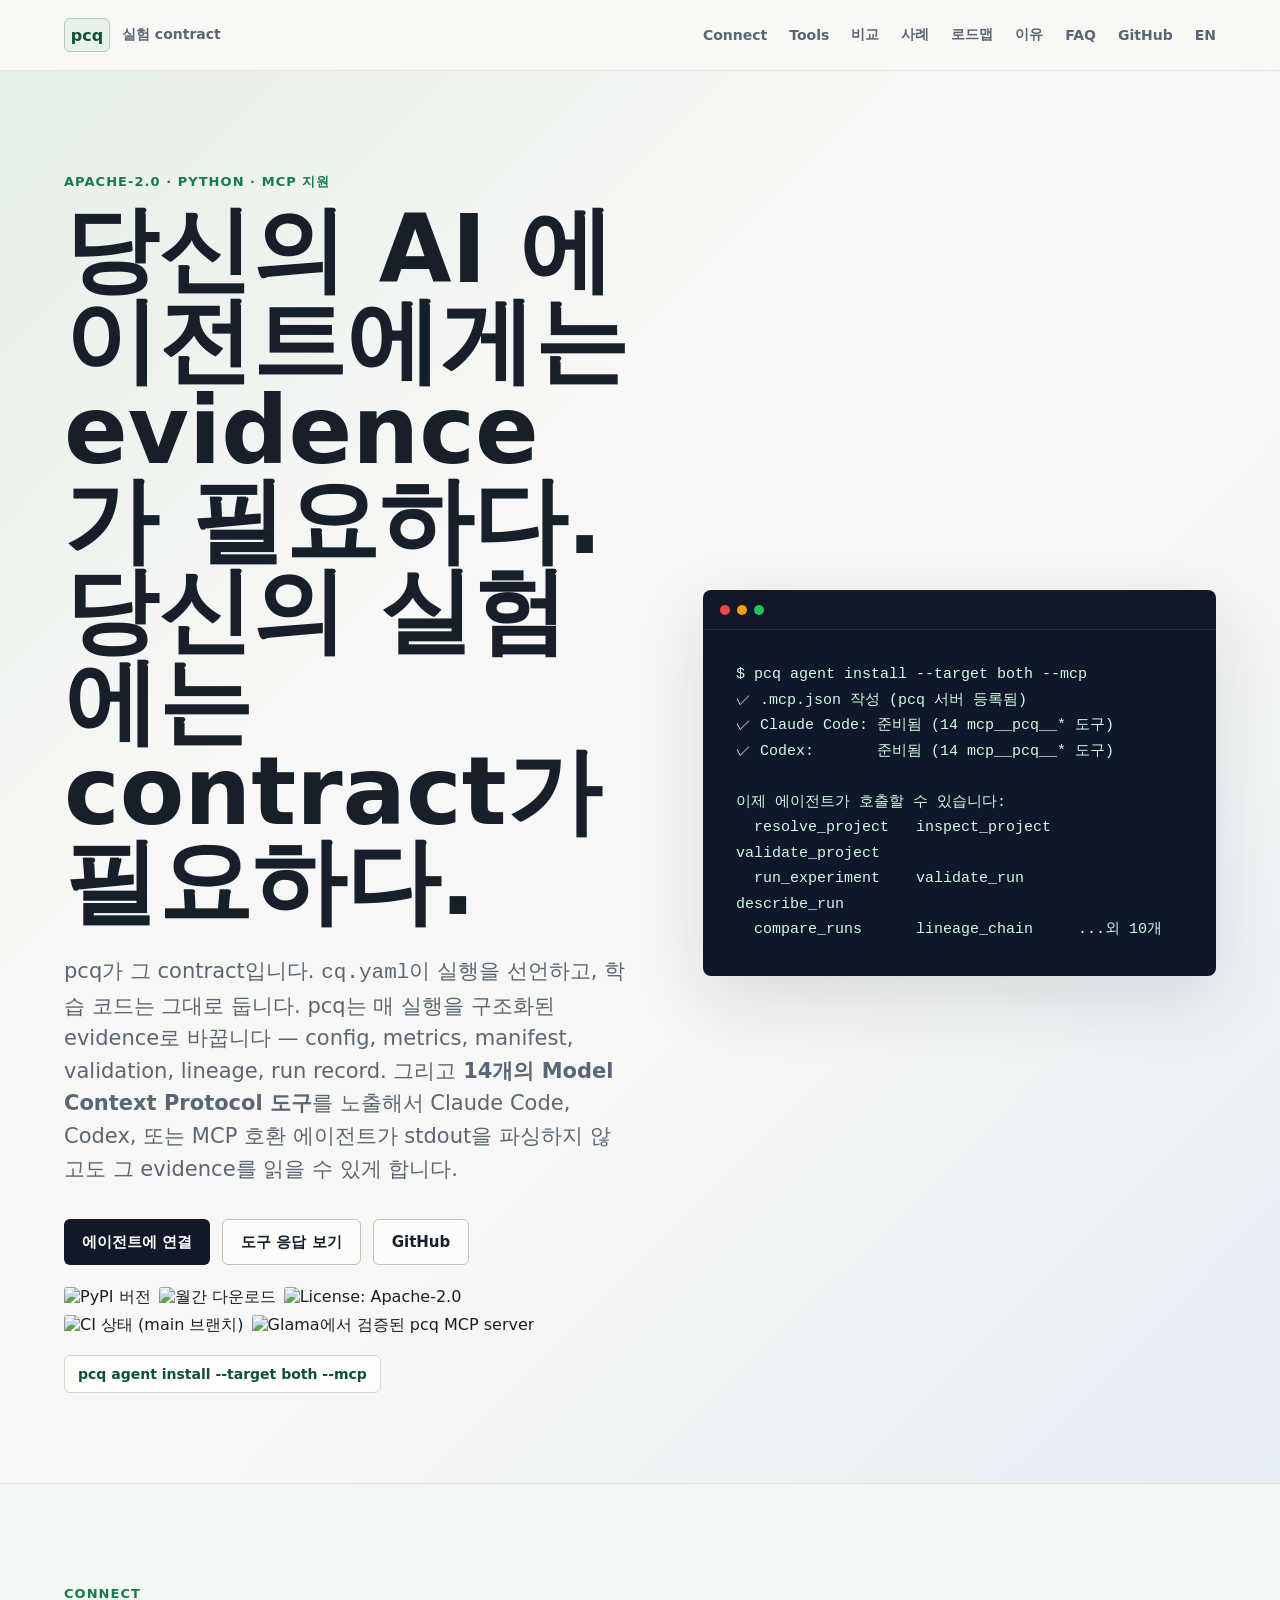
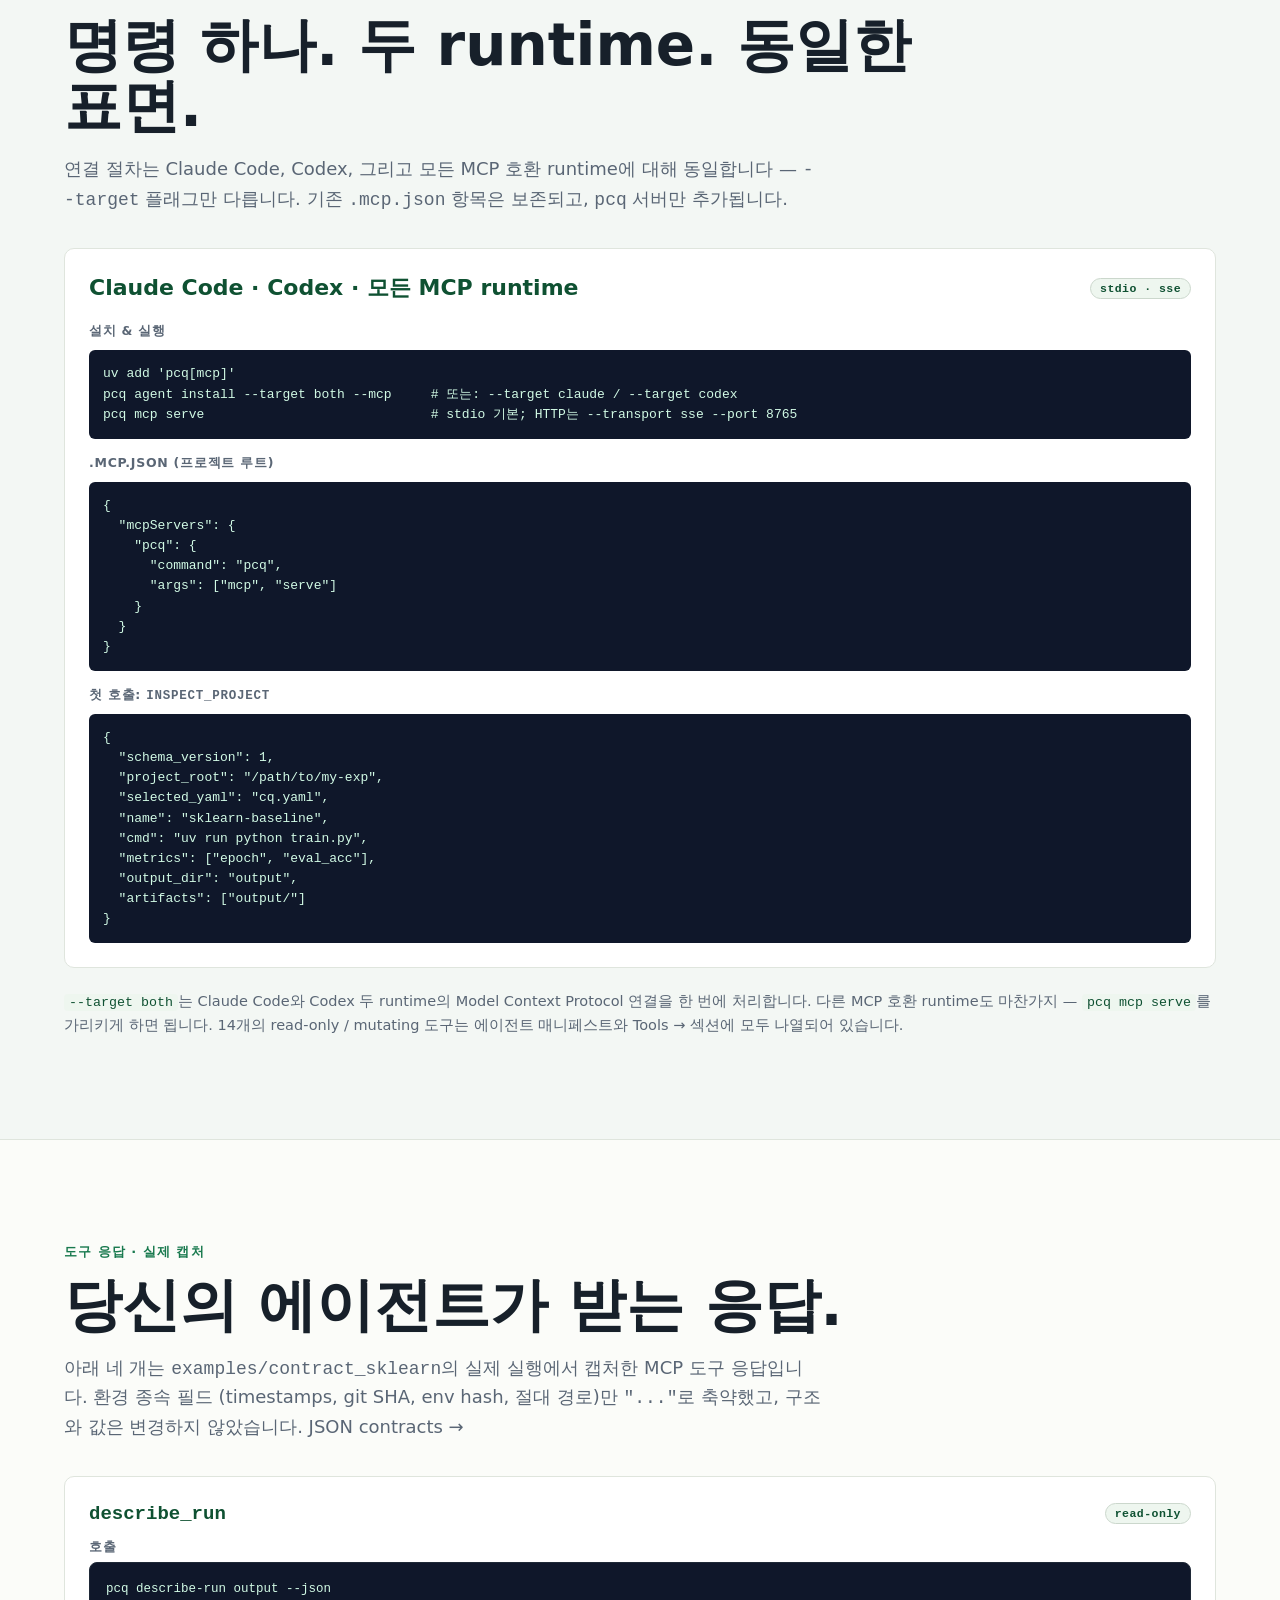
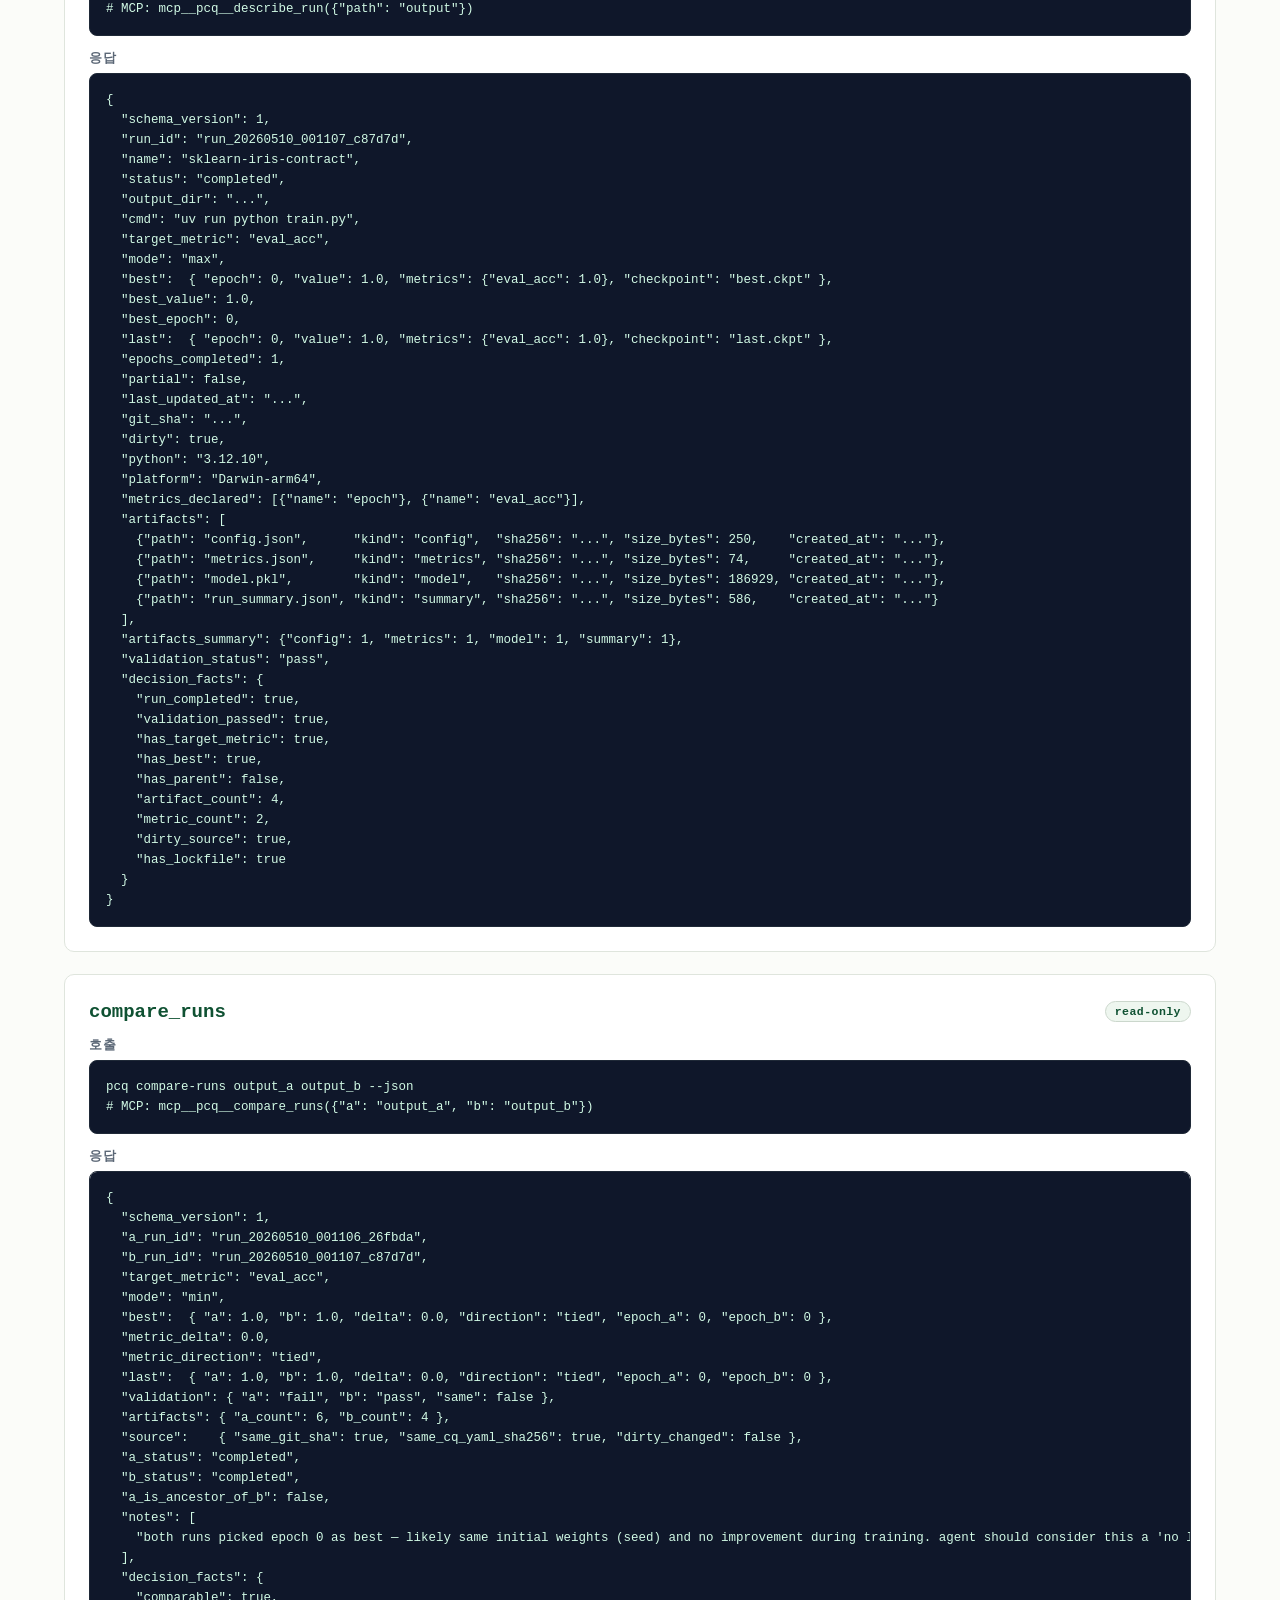
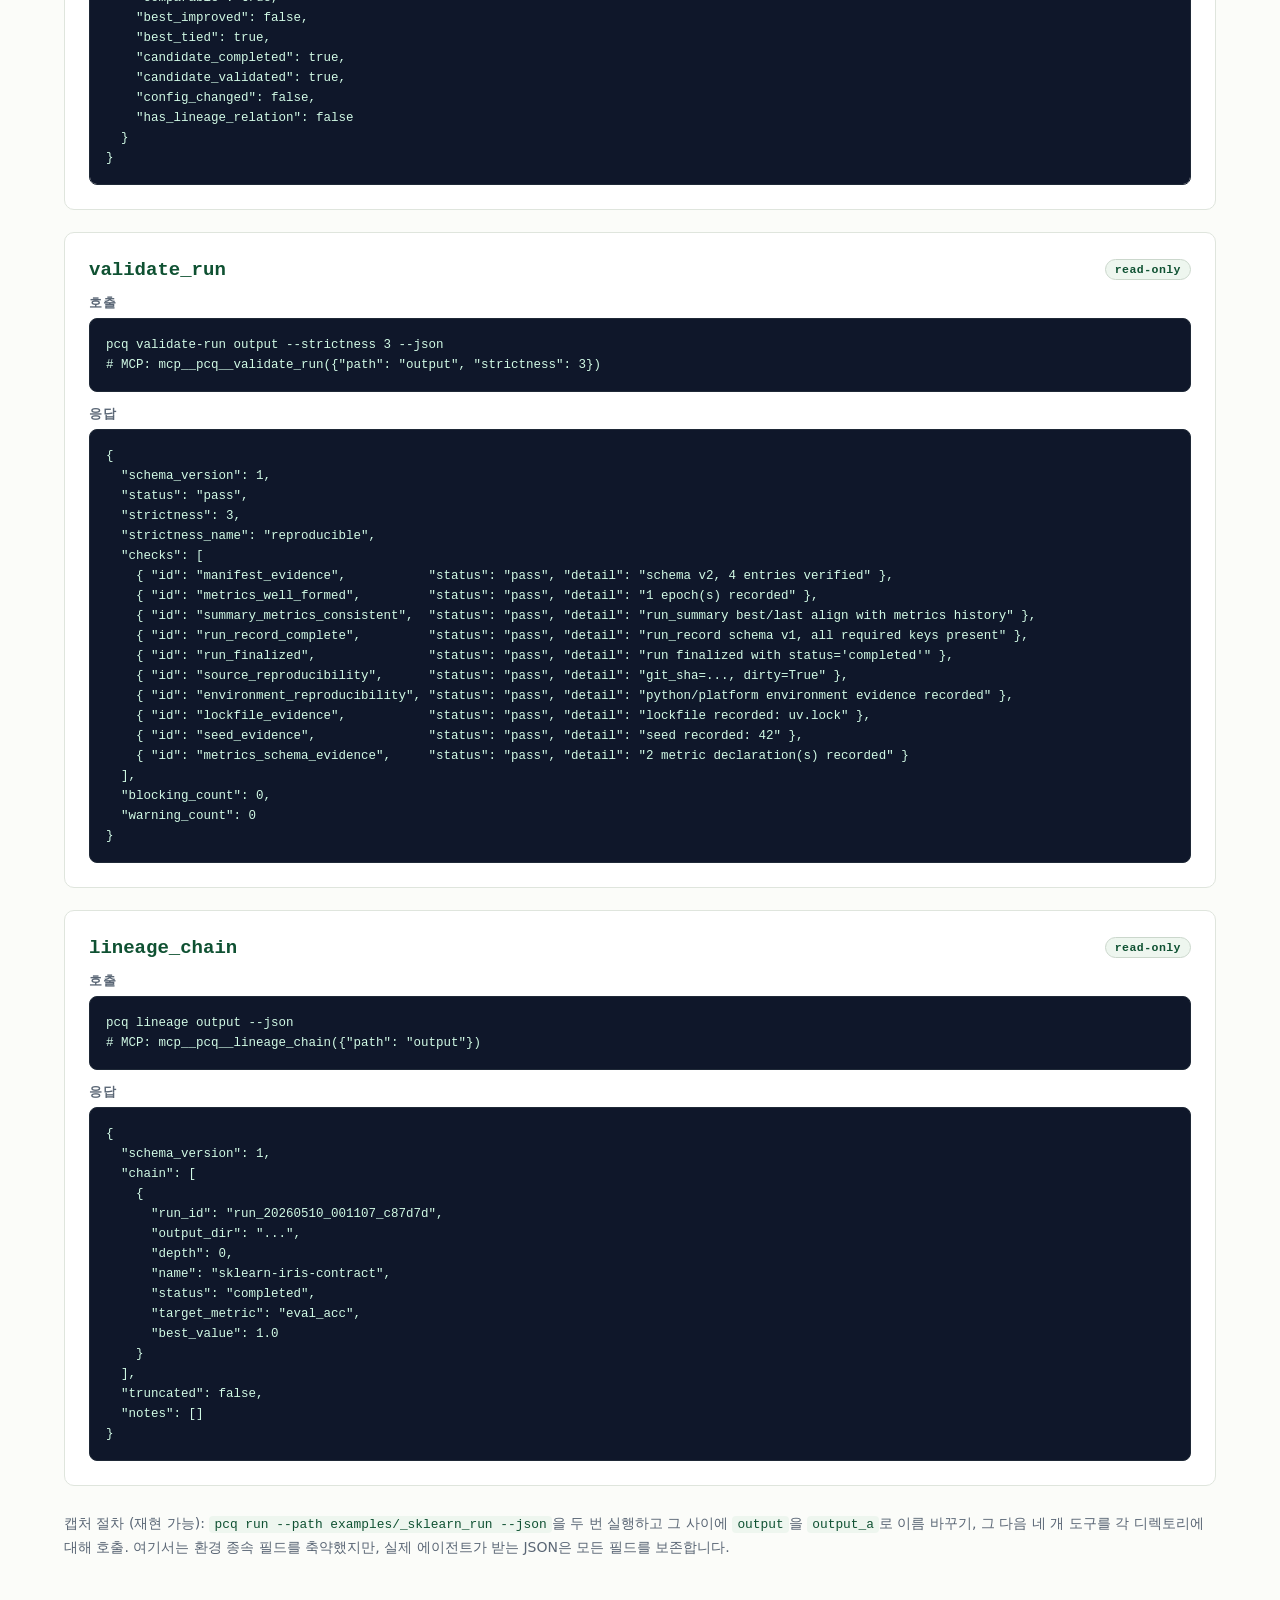
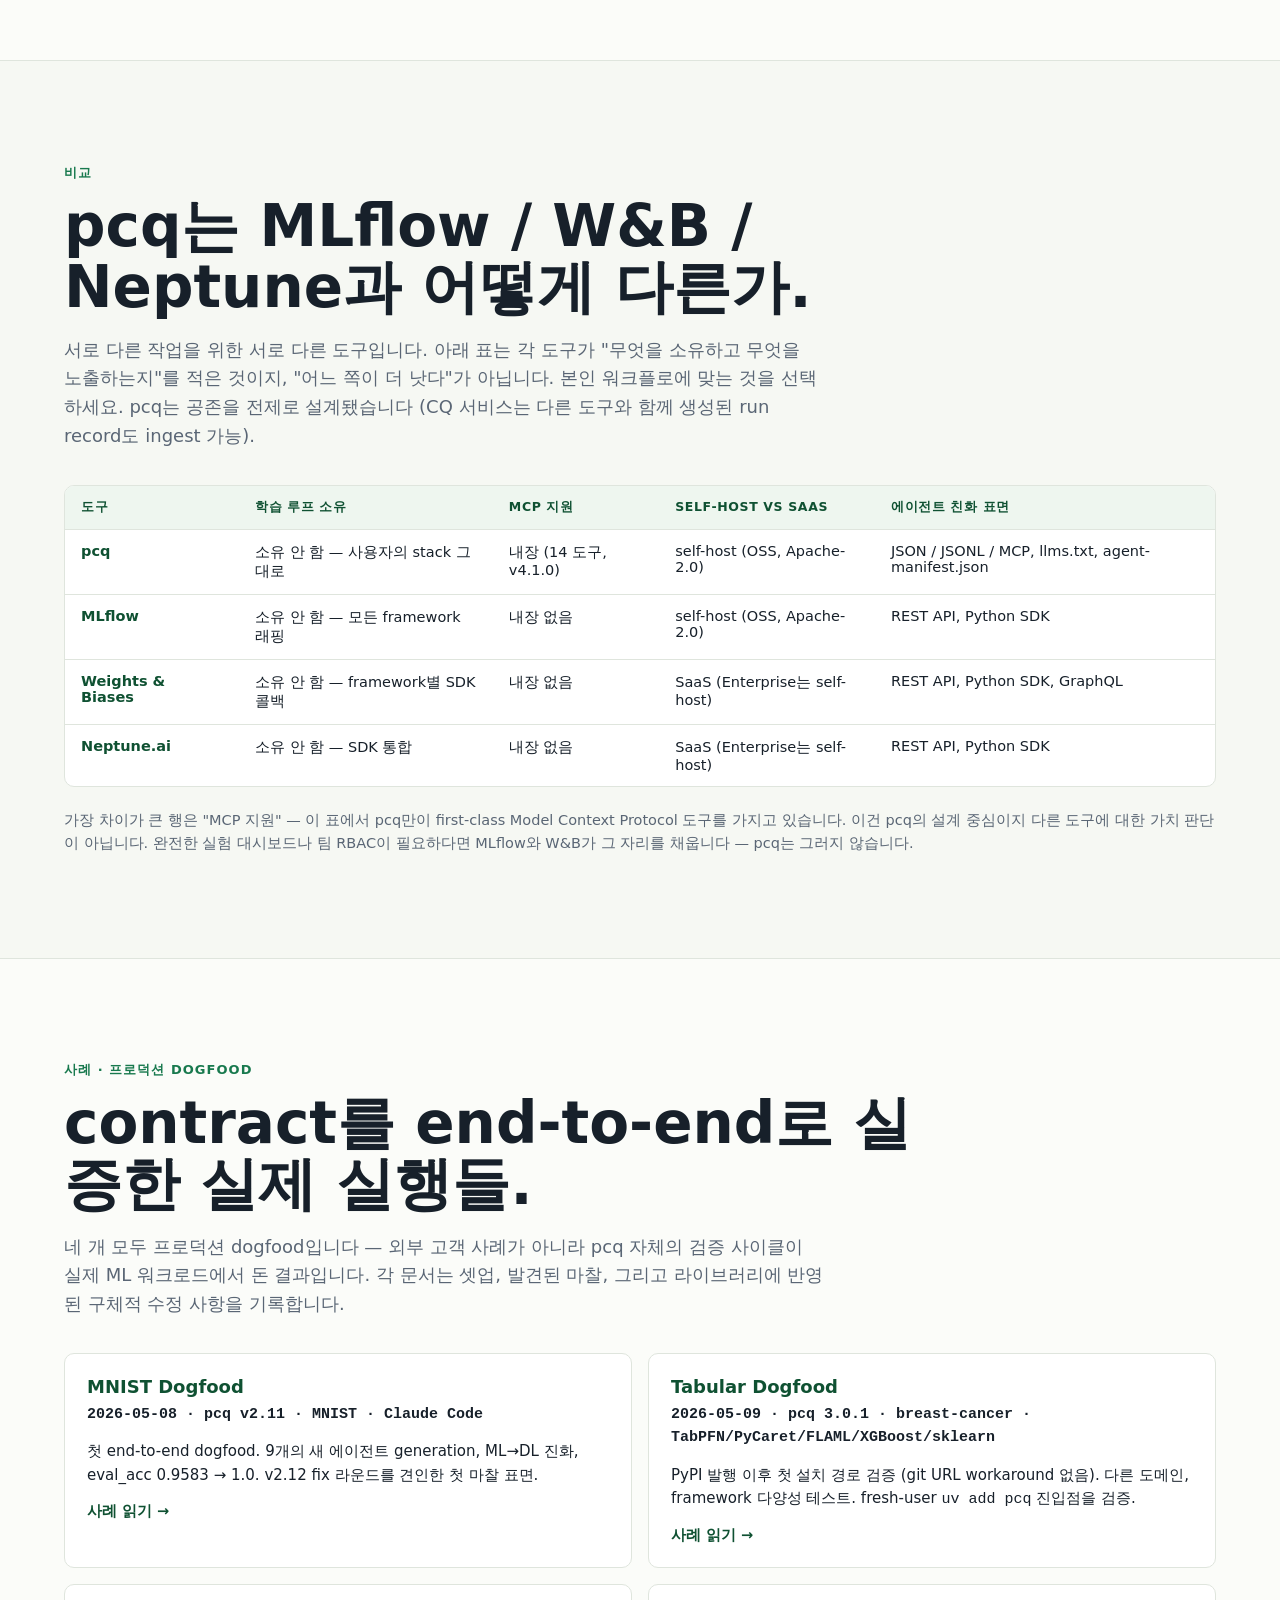
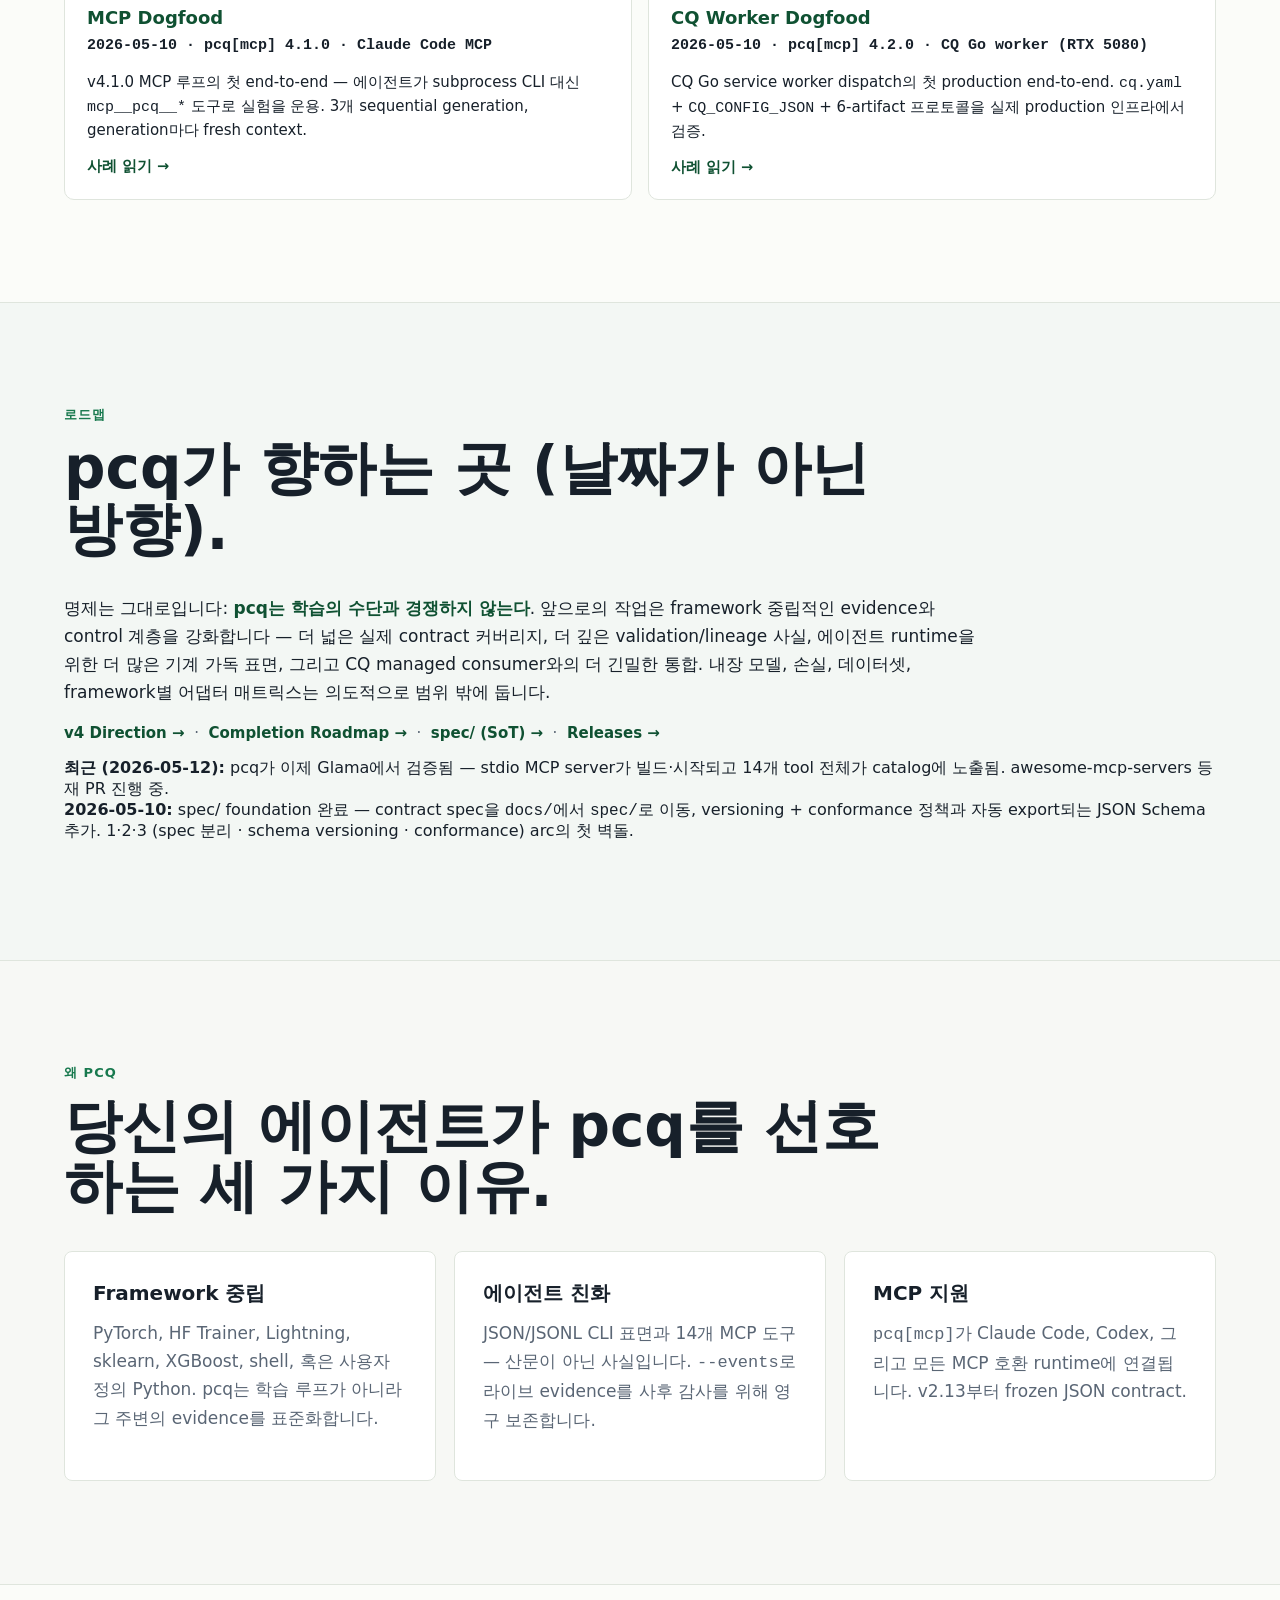
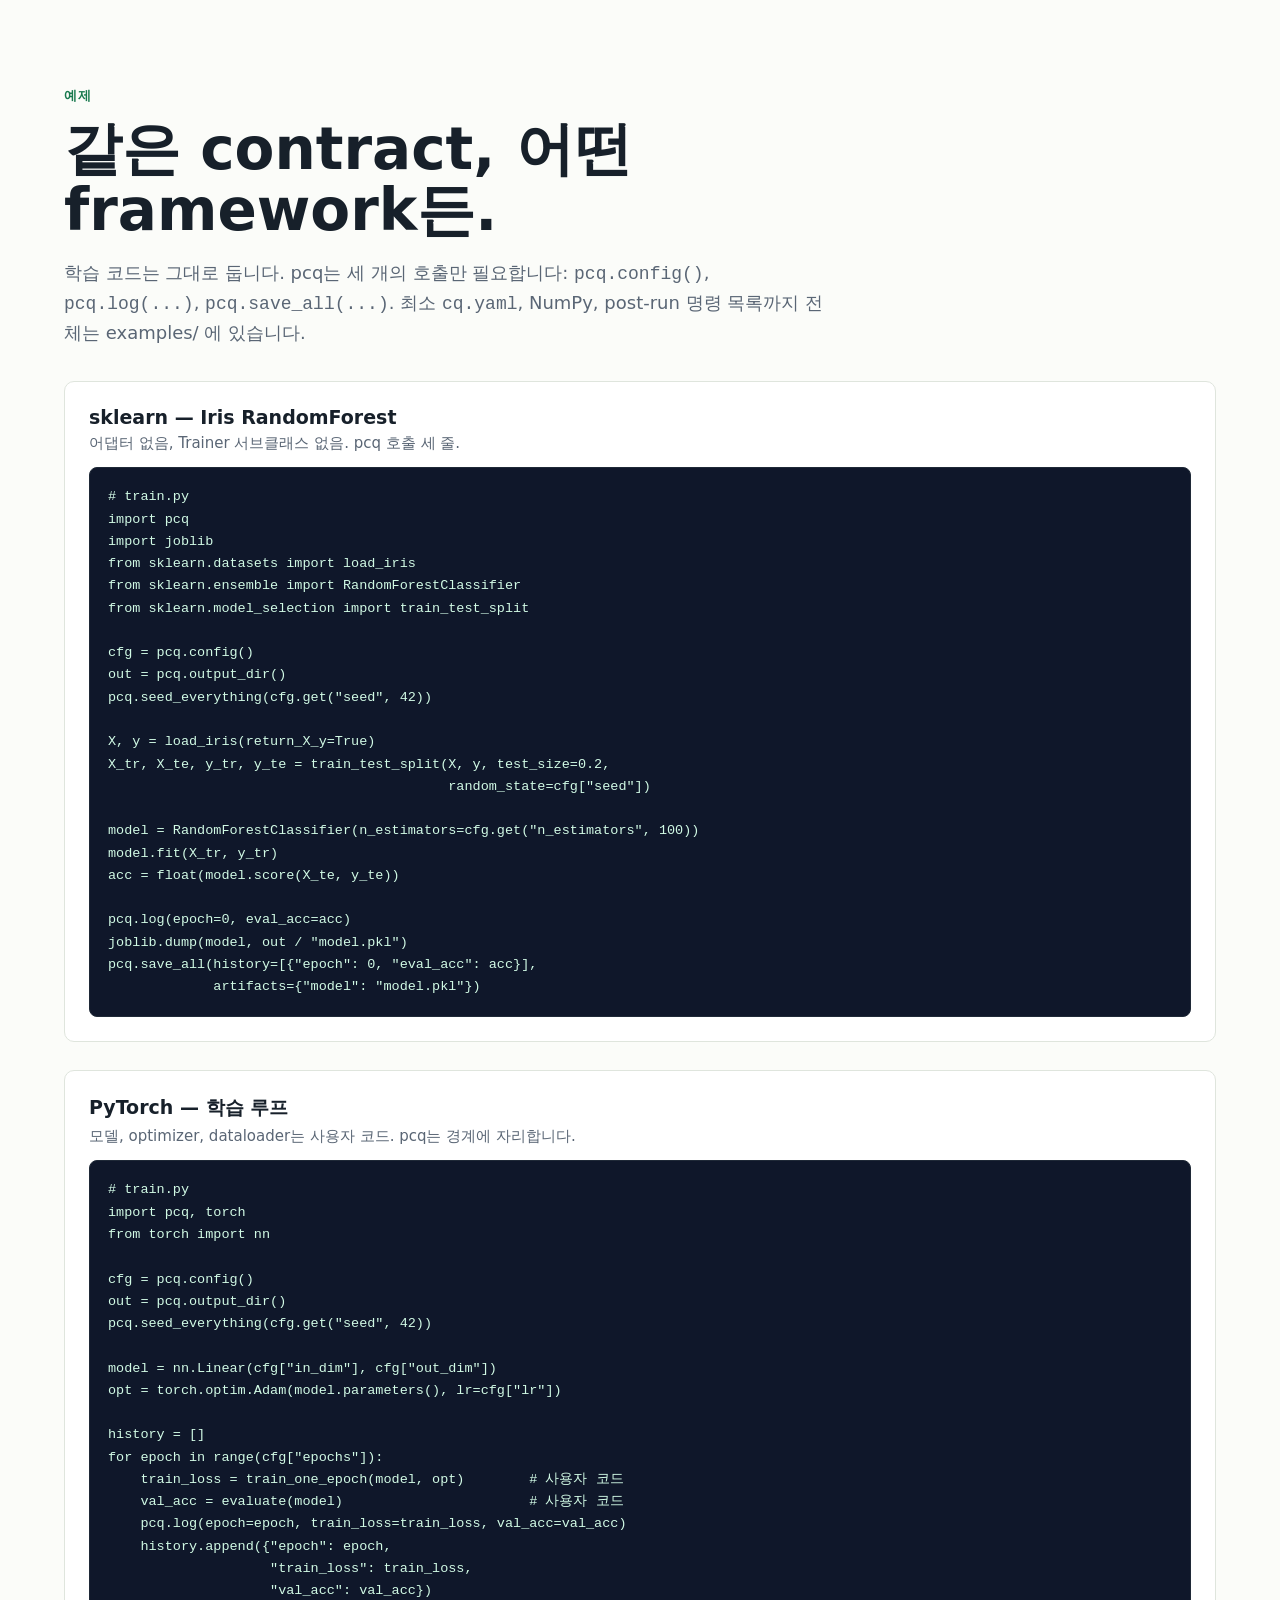
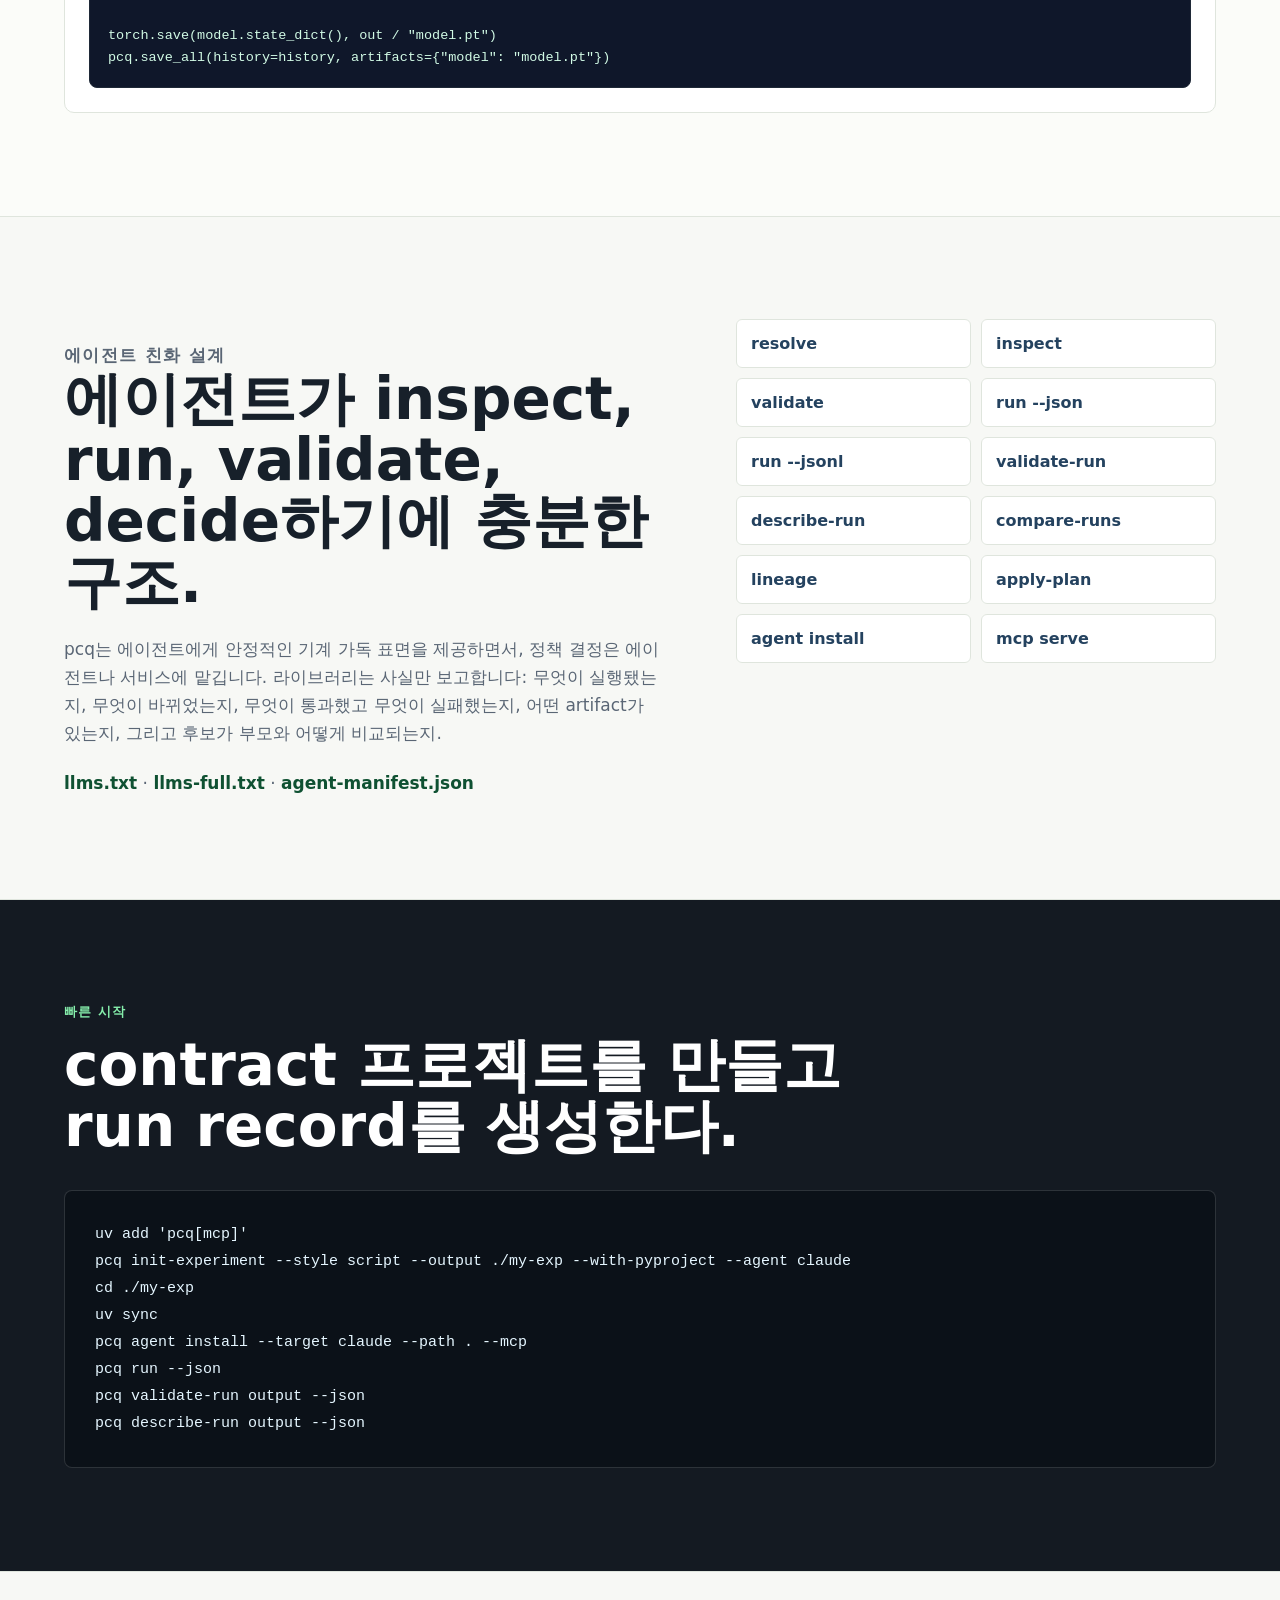
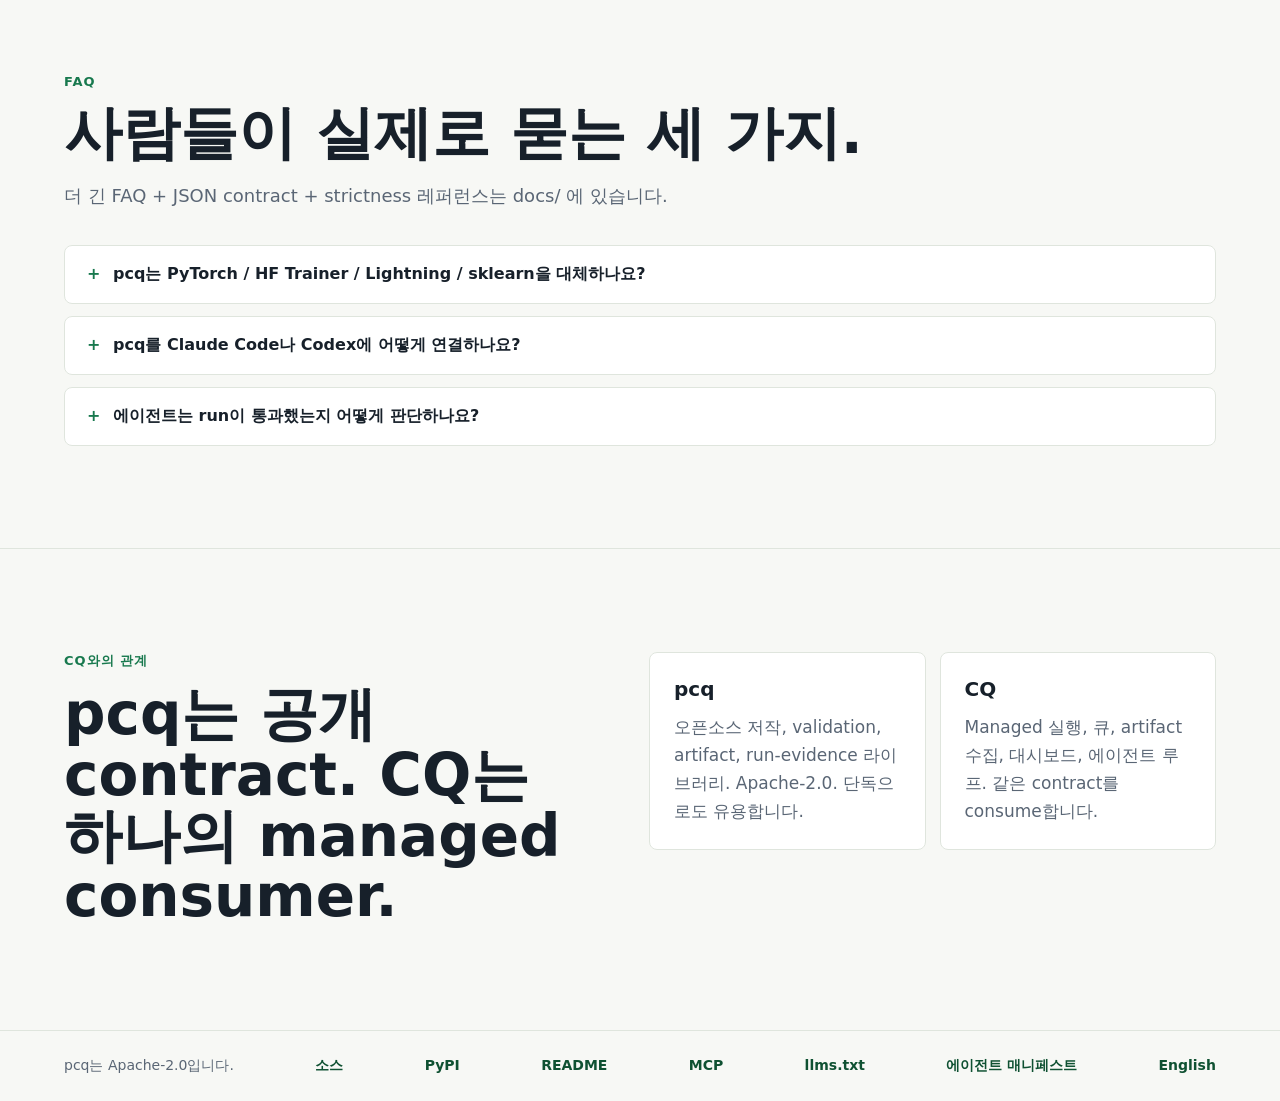
==== commit e3f1c8e4: "docs: Glama verified badge — README + en/ko hero + roadmap recent pcq passed Glama's MCP verificatio" ====
--- a/site/index.ko.html
+++ b/site/index.ko.html
@@ -166,6 +166,9 @@
             <a href="https://github.com/playidea-lab/pcq/actions/workflows/ci.yml"><img height="20"
               src="https://img.shields.io/github/actions/workflow/status/playidea-lab/pcq/ci.yml?branch=main&label=CI"
               alt="CI 상태 (main 브랜치)"></a>
+            <a href="https://glama.ai/mcp/servers/playidea-lab/pcq"><img height="20"
+              src="https://glama.ai/mcp/servers/playidea-lab/pcq/badges/score.svg"
+              alt="Glama에서 검증된 pcq MCP server"></a>
           </div>
           <div class="install-line" aria-label="설치 명령">
             <span>pcq agent install --target both --mcp</span>
@@ -548,7 +551,14 @@
           <a href="https://github.com/playidea-lab/pcq/releases">Releases &rarr;</a>
         </p>
         <p class="roadmap-recent">
-          <strong>최근 (2026-05-10):</strong> spec/ foundation 완료 —
+          <strong>최근 (2026-05-12):</strong> pcq가 이제
+          <a href="https://glama.ai/mcp/servers/playidea-lab/pcq">Glama에서 검증</a>됨 —
+          stdio MCP server가 빌드·시작되고 14개 tool 전체가 catalog에
+          노출됨.
+          <a href="https://github.com/punkpeye/awesome-mcp-servers#data-science-tools">awesome-mcp-servers</a>
+          등재 PR 진행 중.
+          <br>
+          <strong>2026-05-10:</strong> spec/ foundation 완료 —
           contract spec을 <code>docs/</code>에서 <code>spec/</code>로
           이동, versioning + conformance 정책과 자동 export되는 JSON
           Schema 추가. 1·2·3 (spec 분리 · schema versioning ·
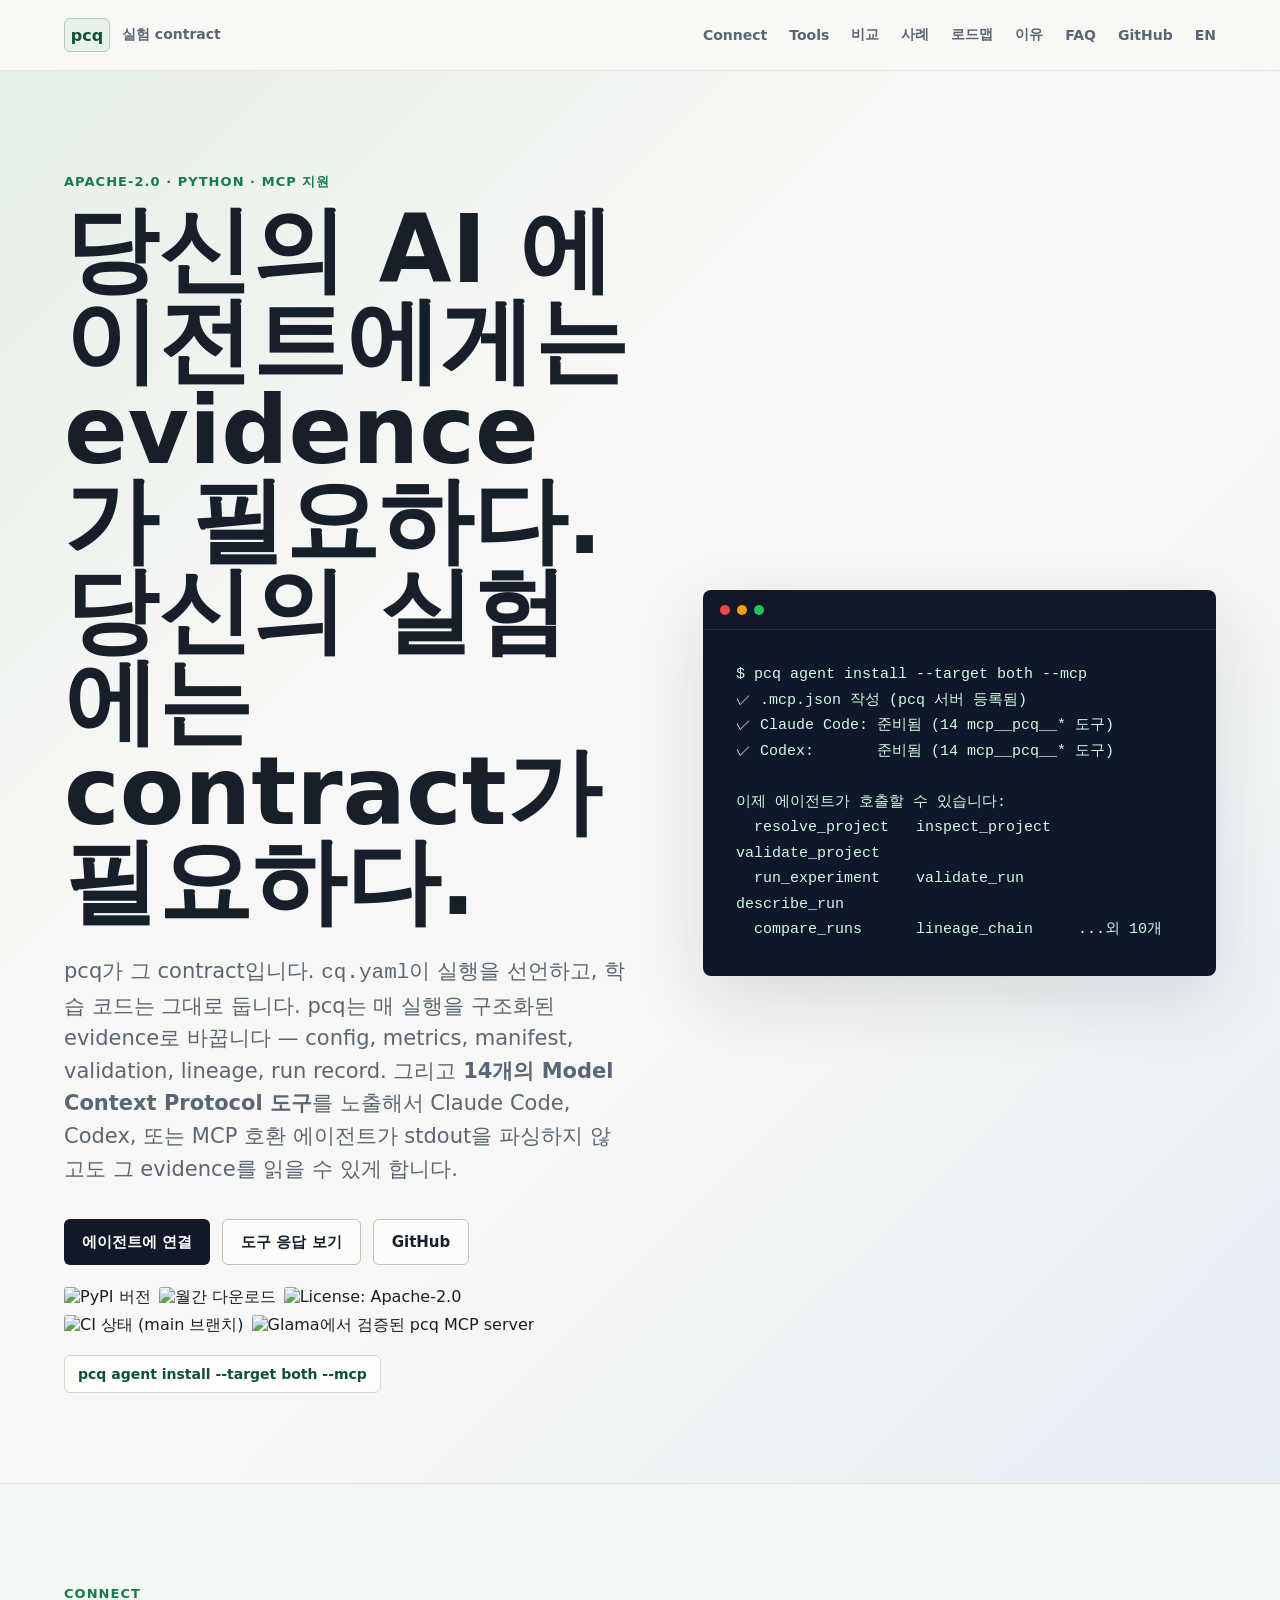
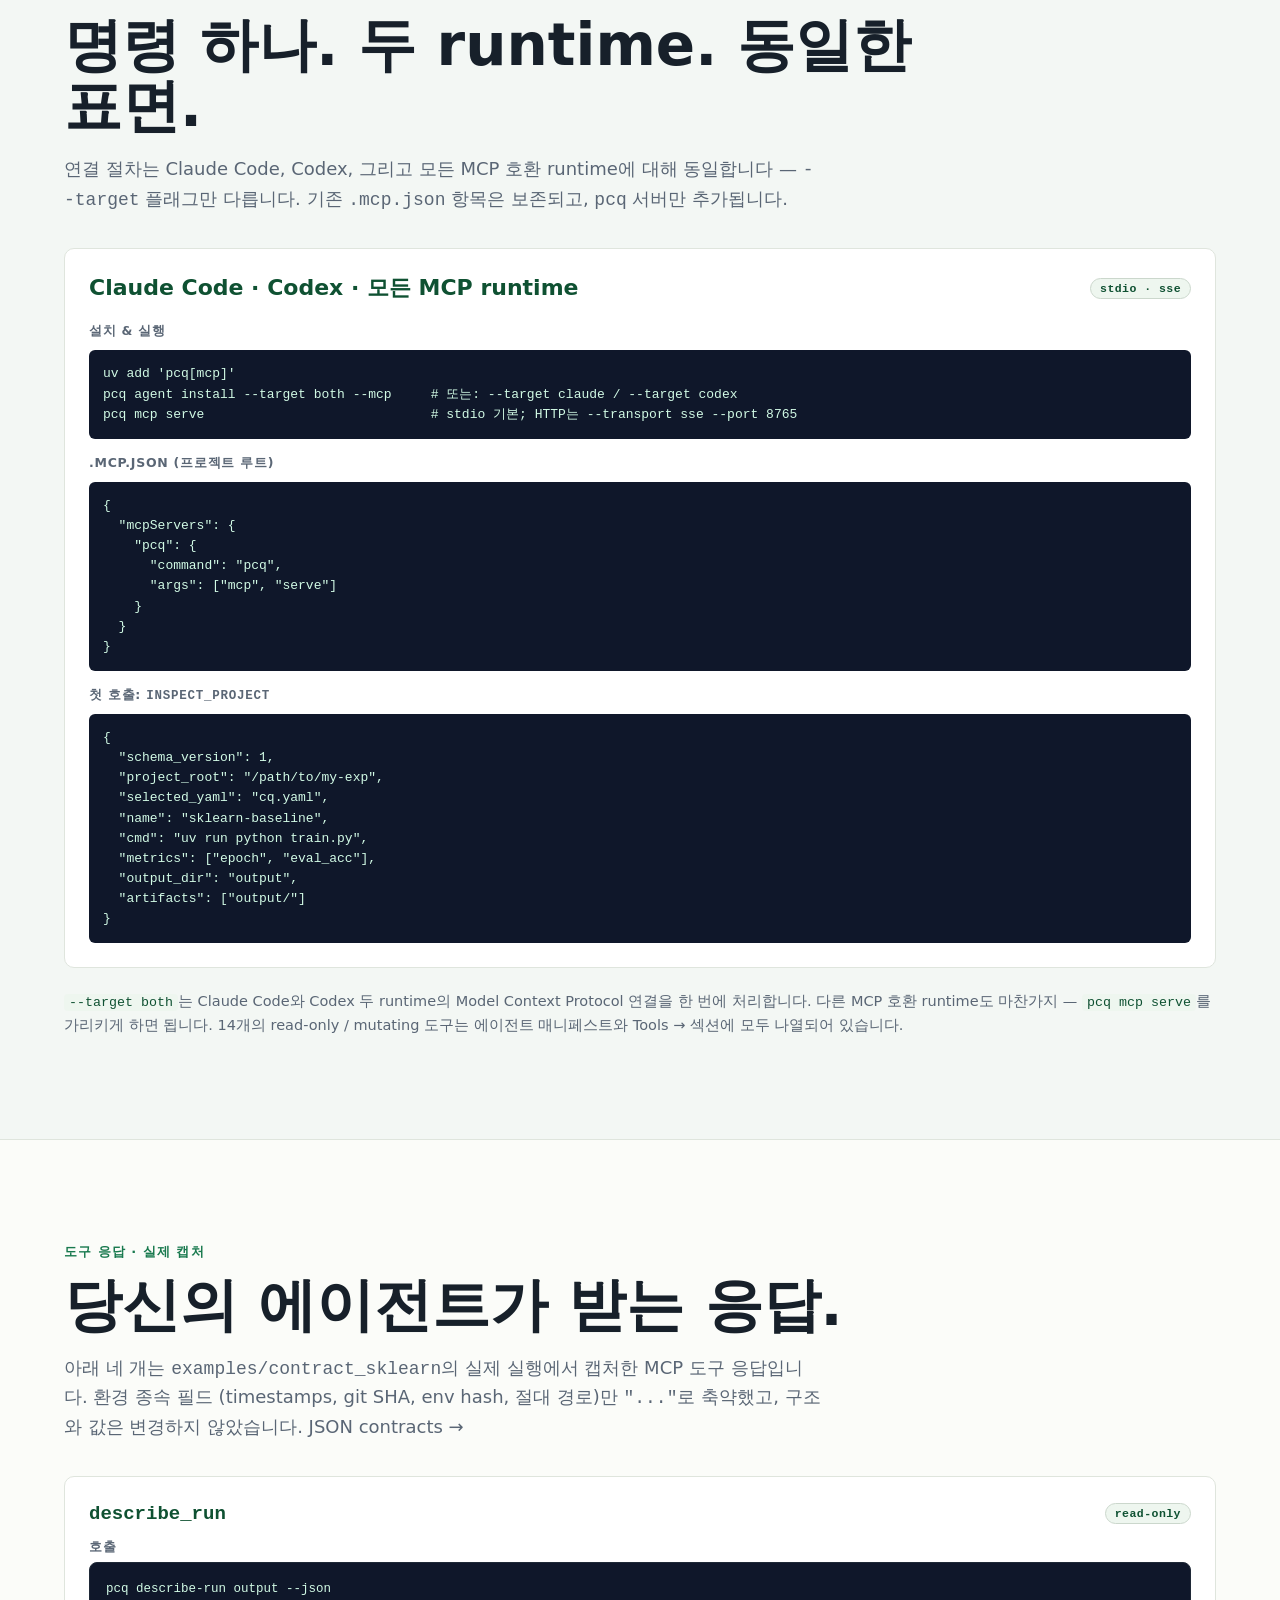
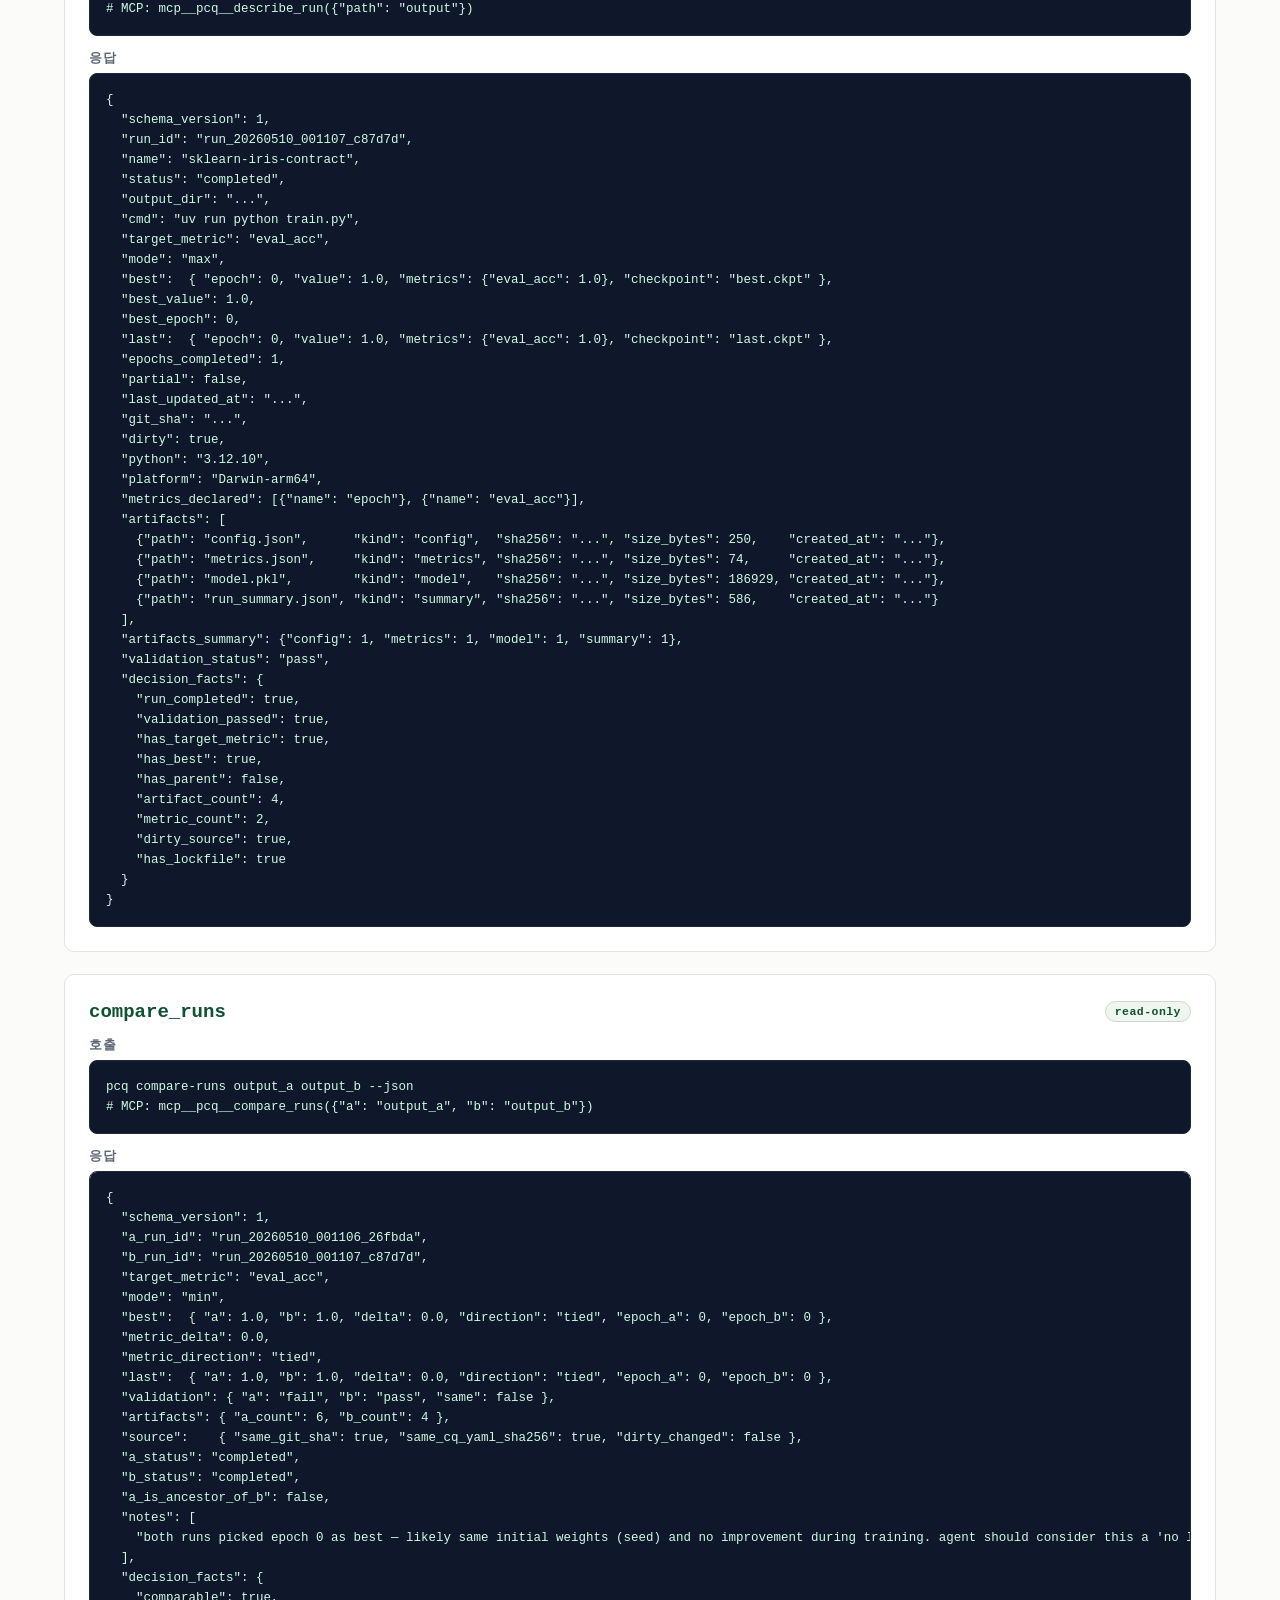
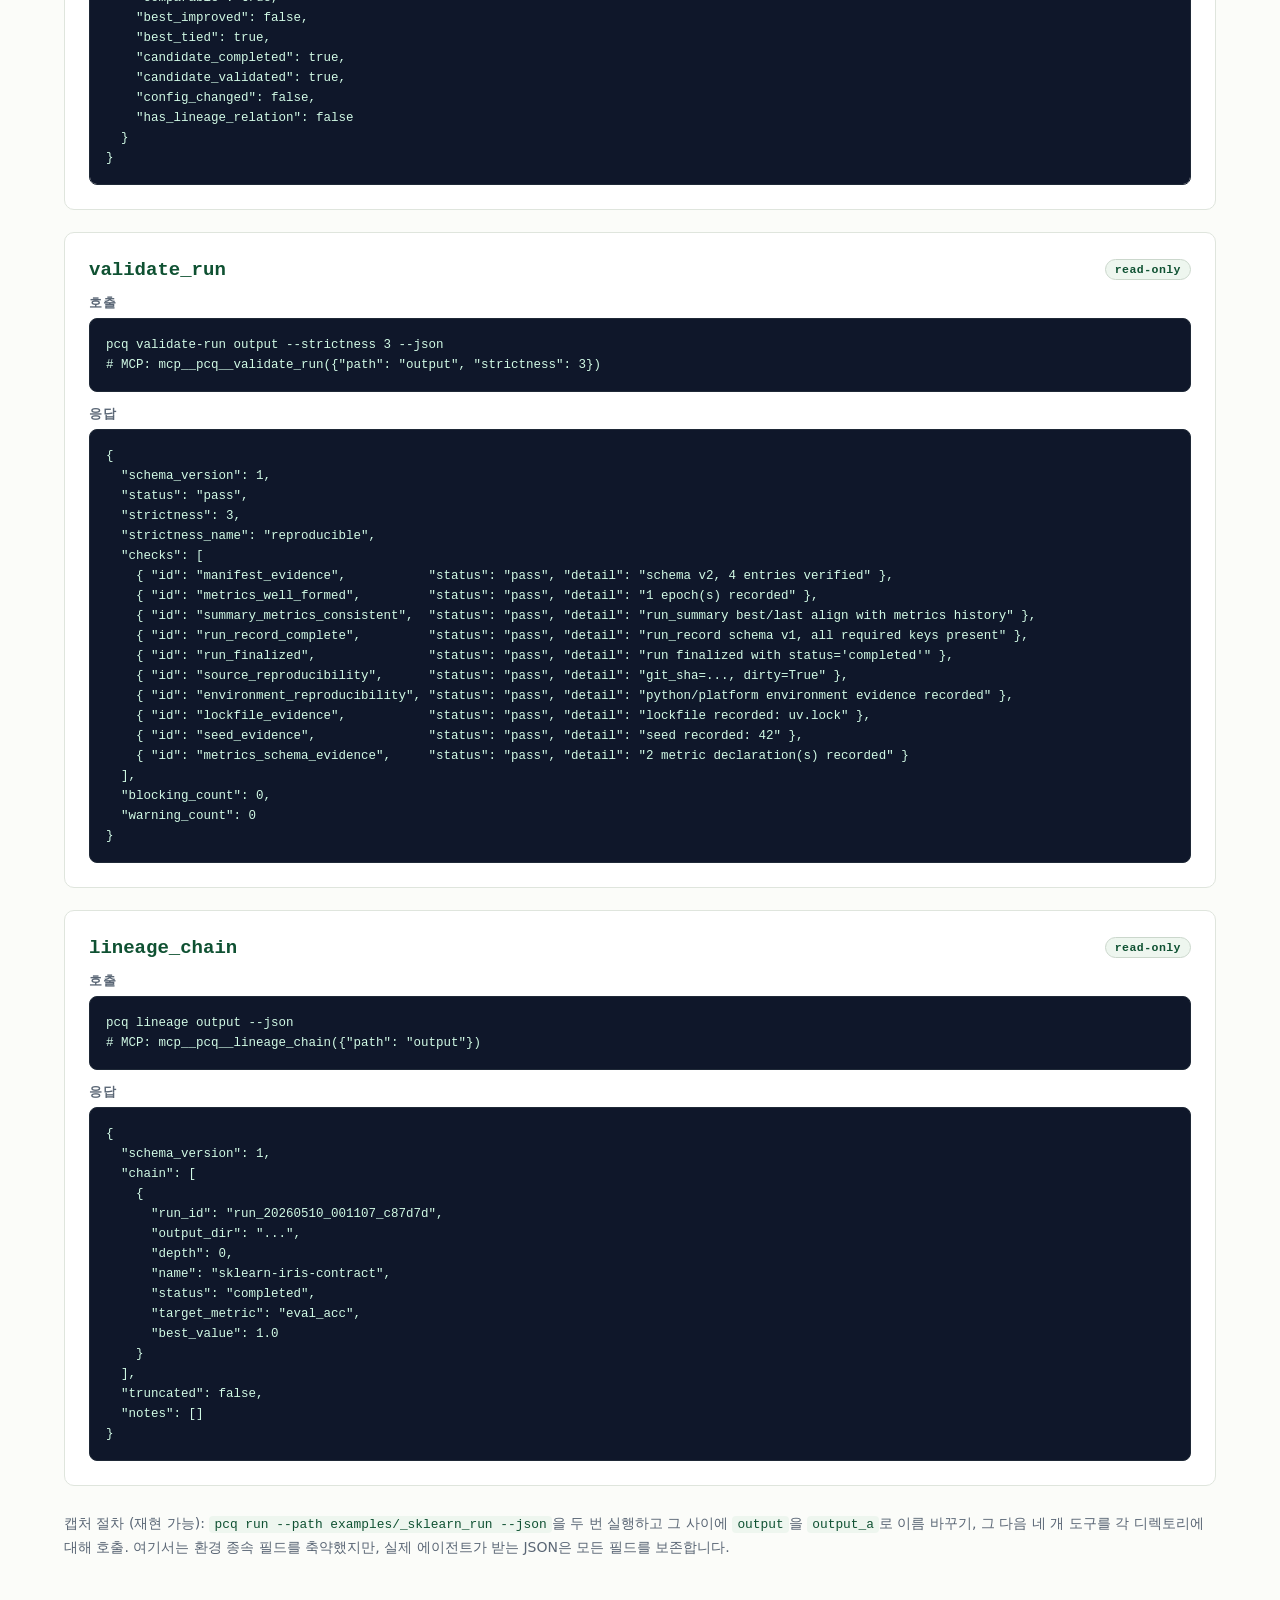
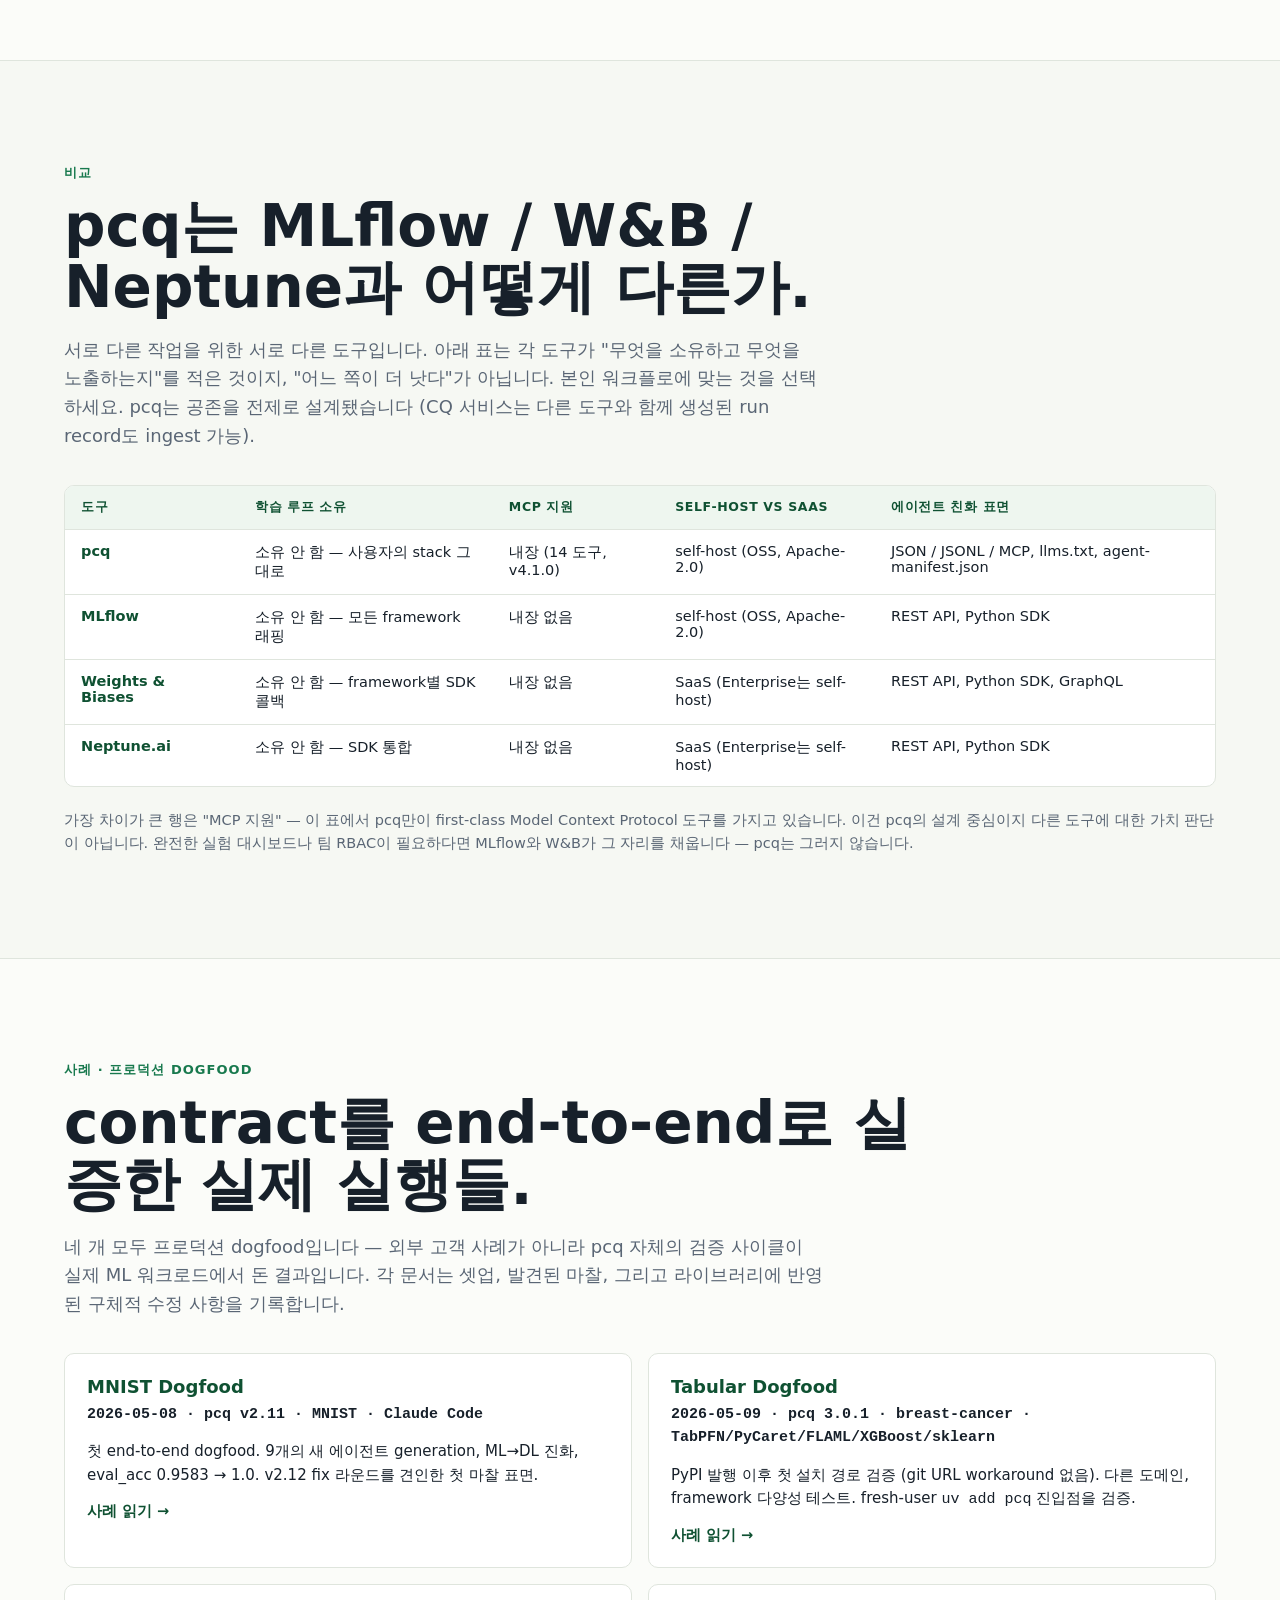
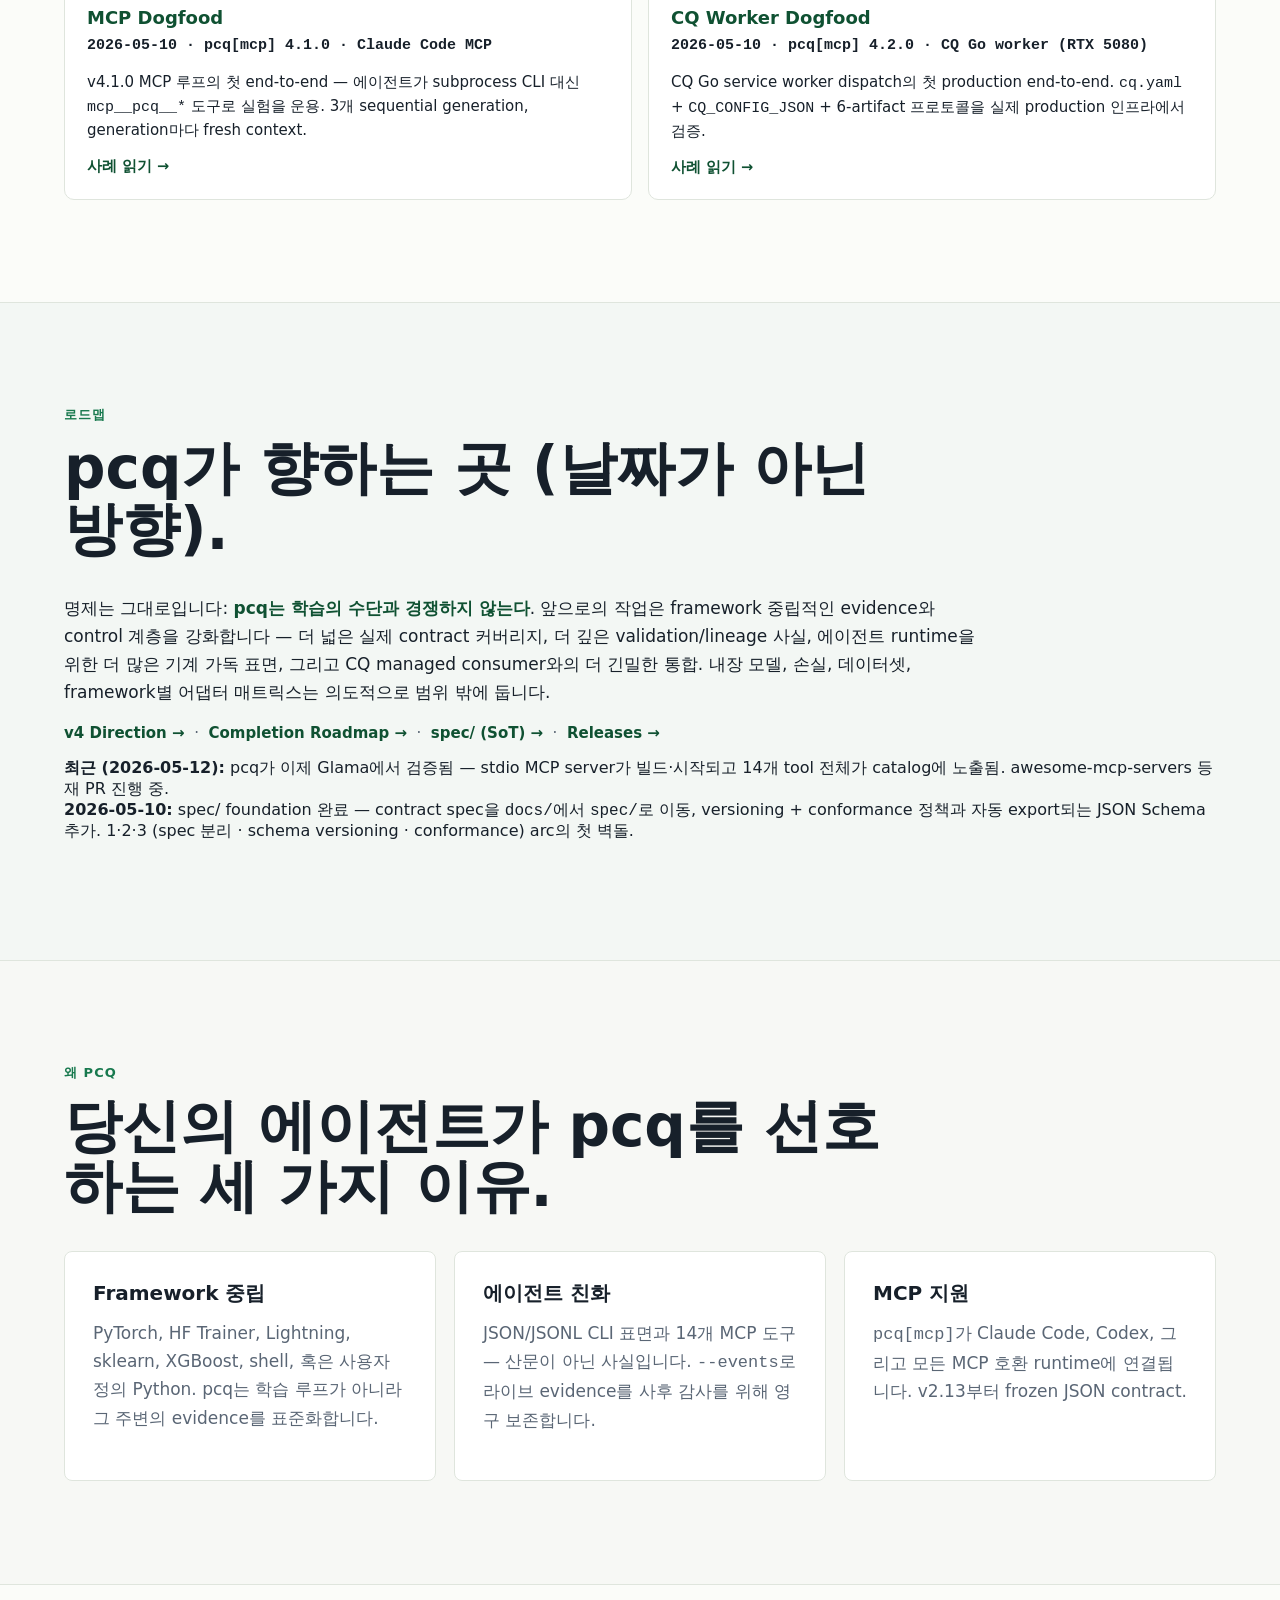
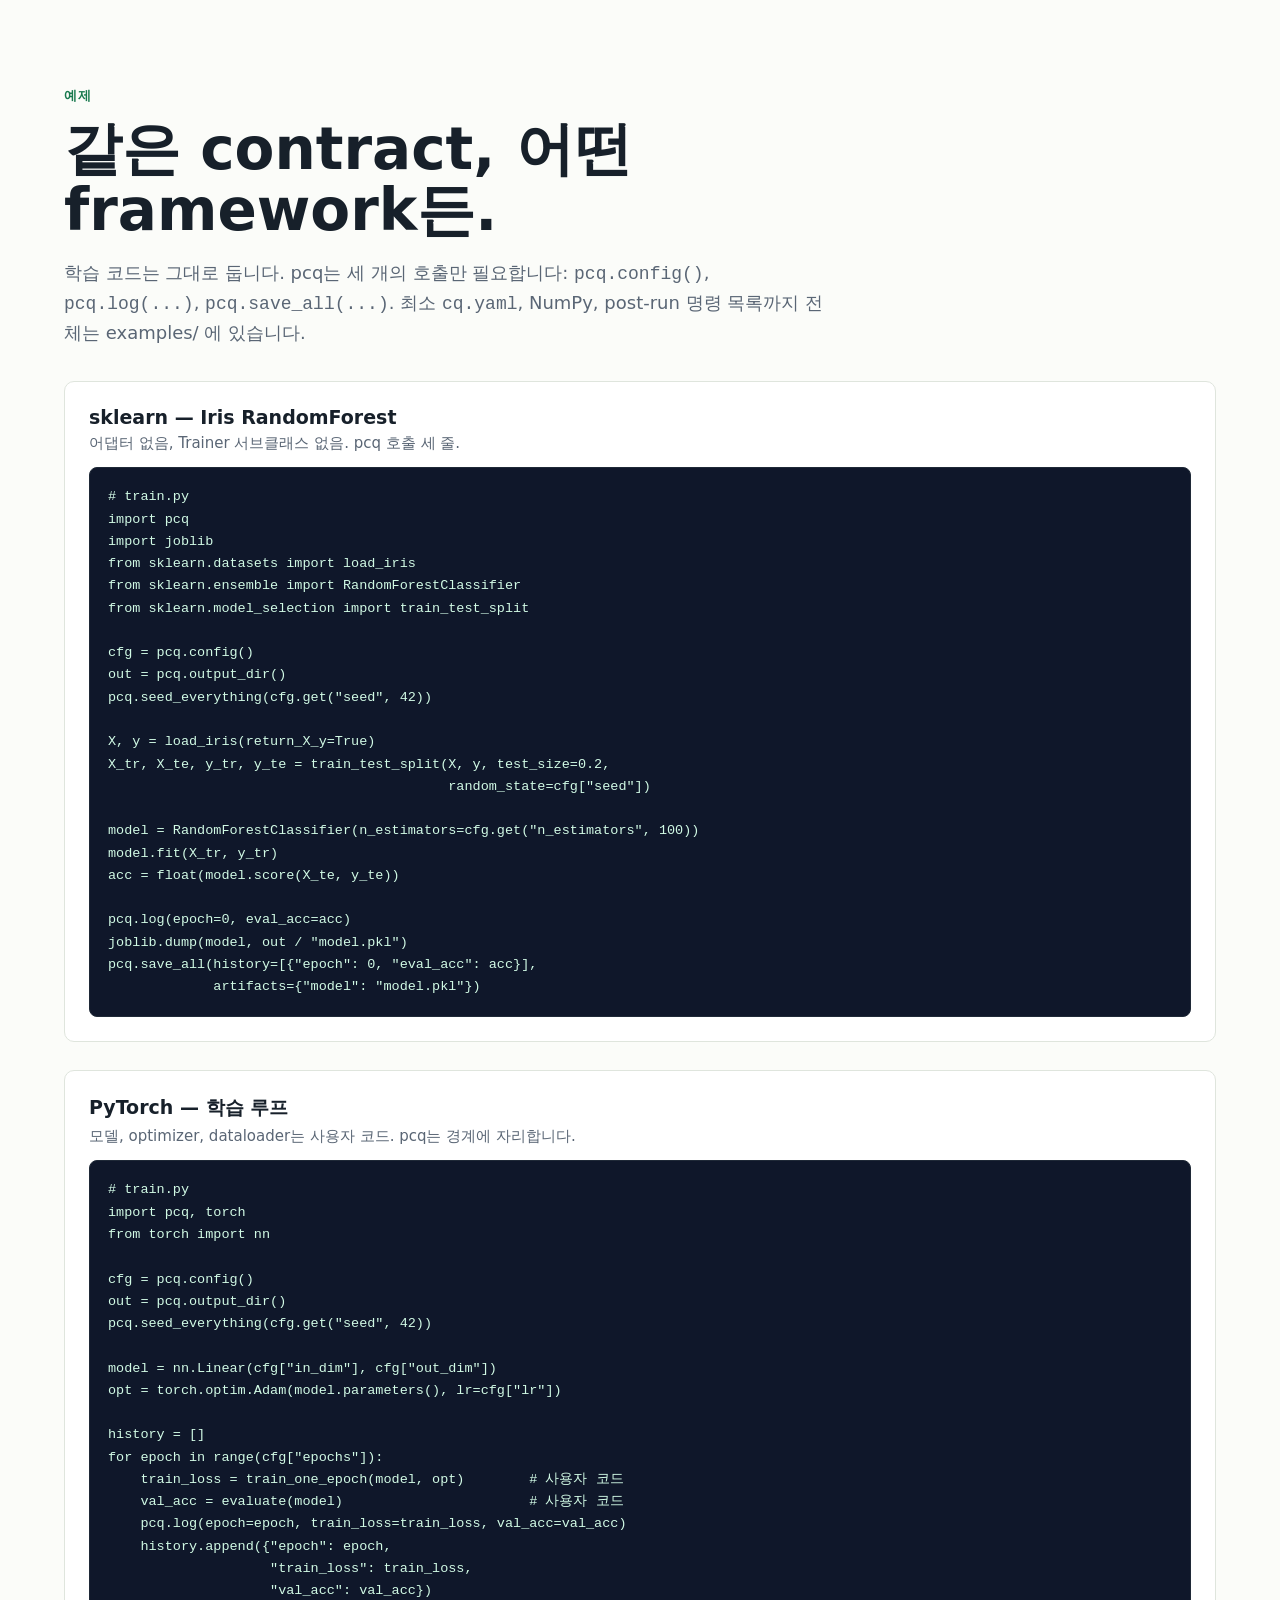
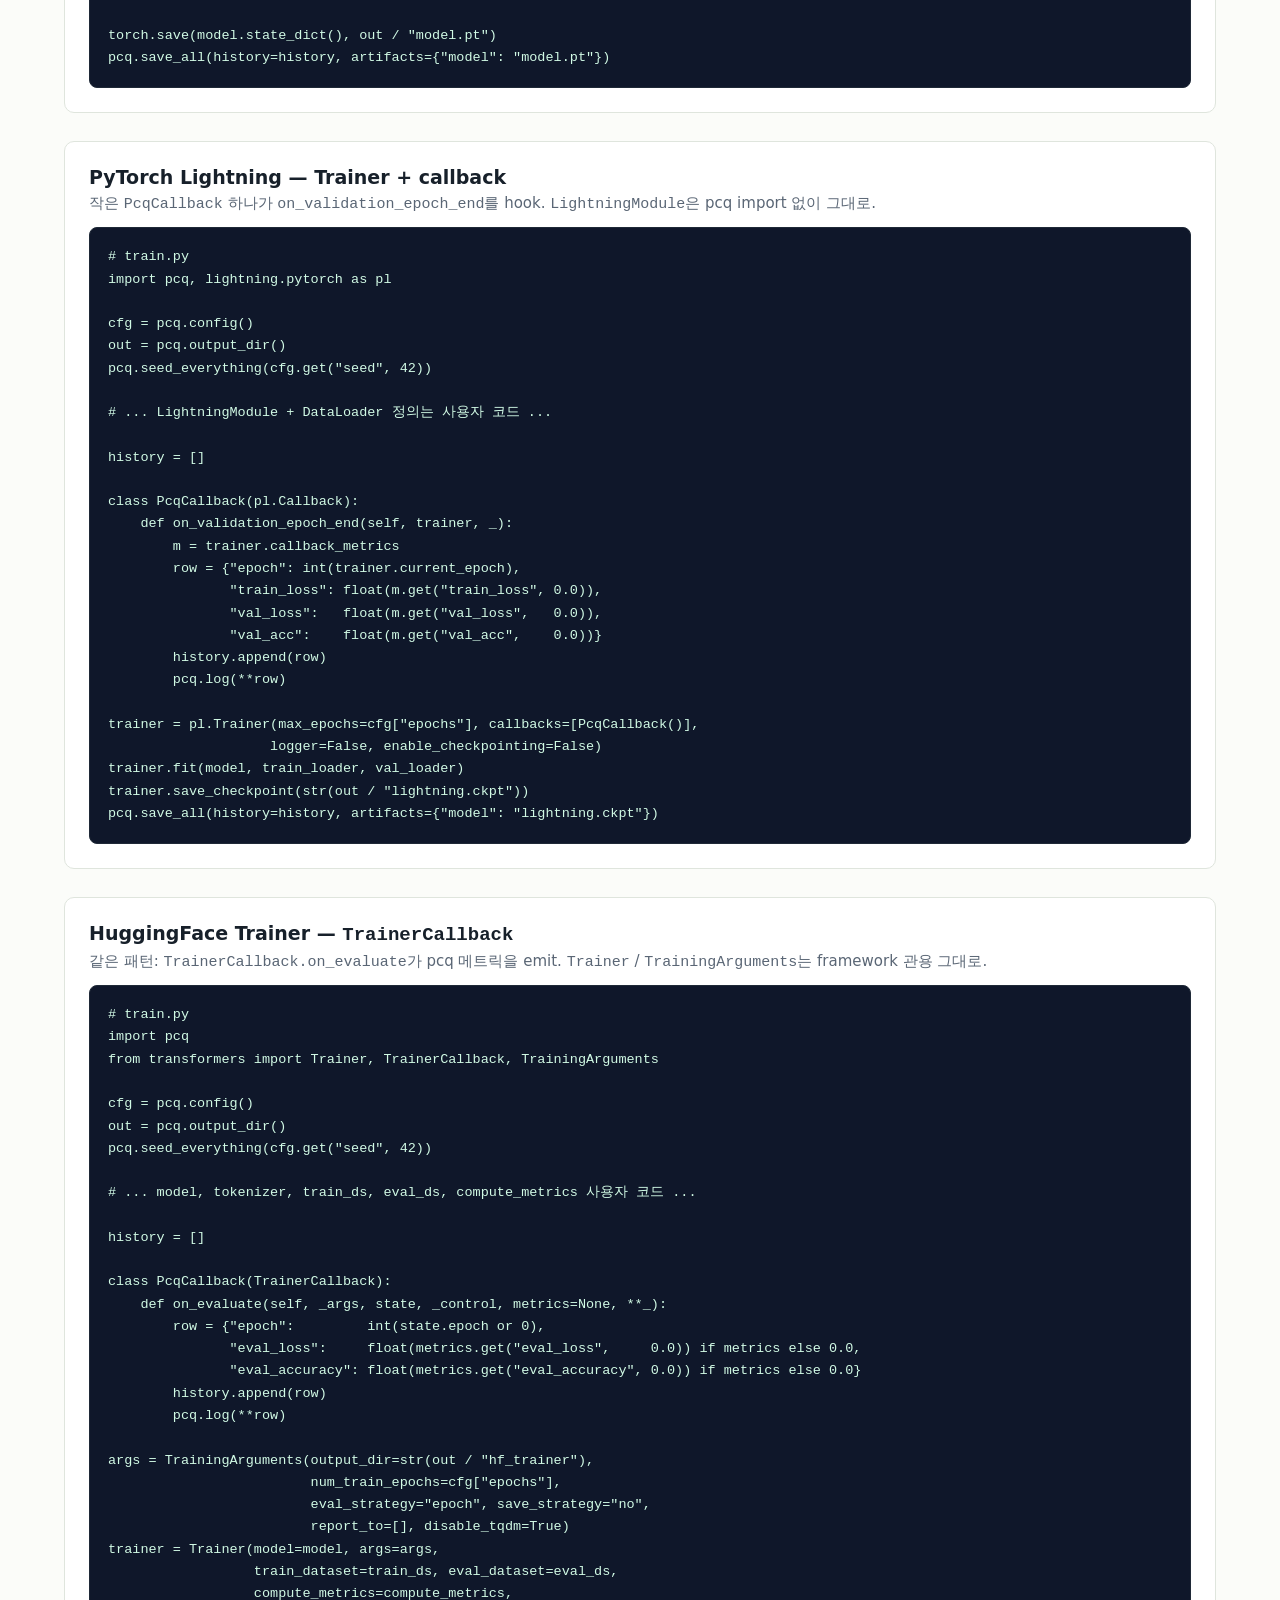
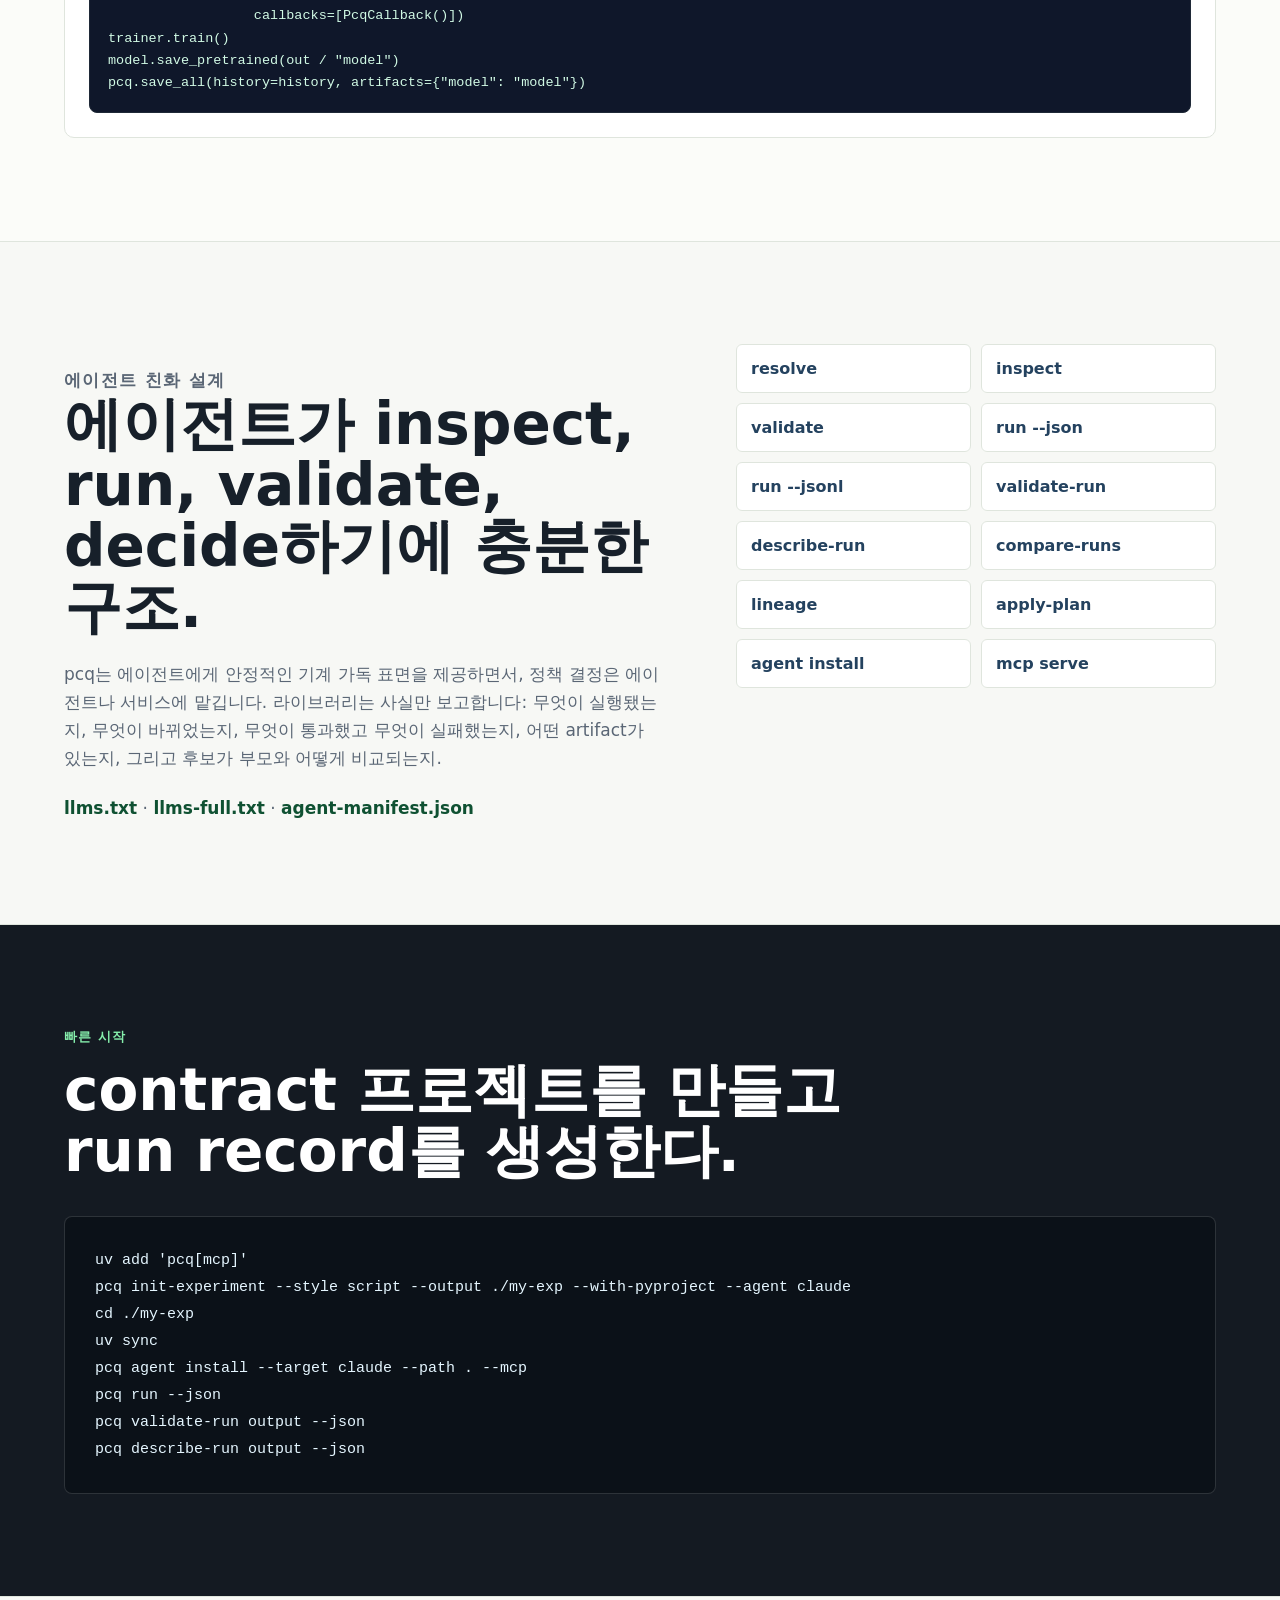
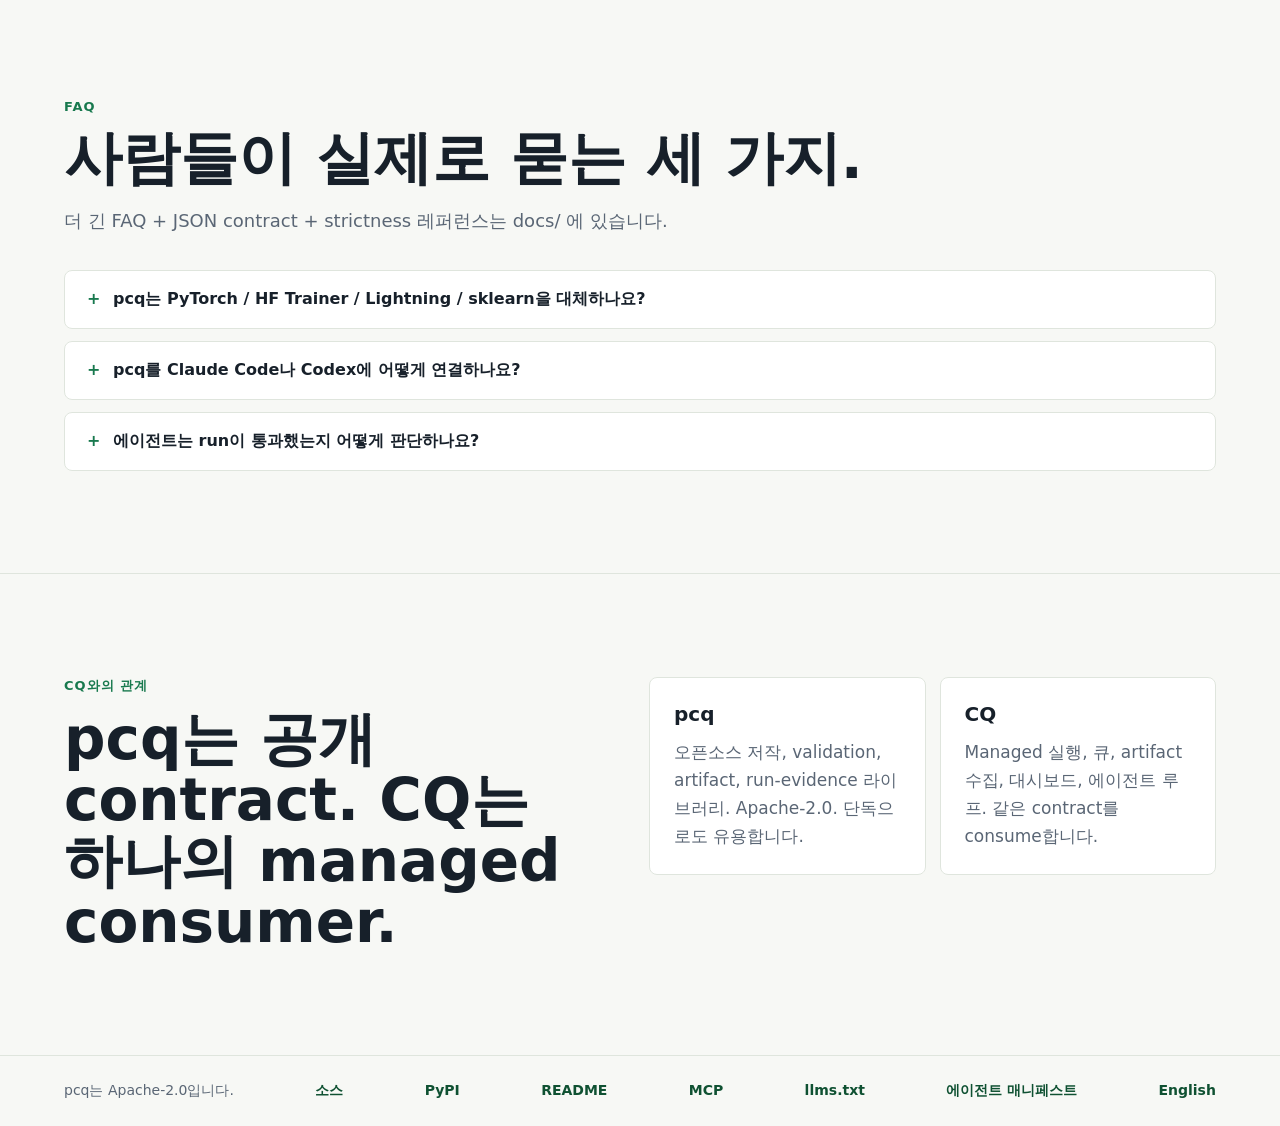
==== commit 4e5ab5f5: "docs(site): #examples gains Lightning + HuggingFace Trainer cards The repo now ships six framework e" ====
--- a/site/index.ko.html
+++ b/site/index.ko.html
@@ -671,6 +671,77 @@
 torch.save(model.state_dict(), out / "model.pt")
 pcq.save_all(history=history, artifacts={"model": "model.pt"})</code></pre>
         </div>
+
+        <div class="example">
+          <div class="example-head">
+            <h3>PyTorch Lightning — Trainer + callback</h3>
+            <p>작은 <code>PcqCallback</code> 하나가 <code>on_validation_epoch_end</code>를 hook. <code>LightningModule</code>은 pcq import 없이 그대로.</p>
+          </div>
+          <pre><code># train.py
+import pcq, lightning.pytorch as pl
+
+cfg = pcq.config()
+out = pcq.output_dir()
+pcq.seed_everything(cfg.get("seed", 42))
+
+# ... LightningModule + DataLoader 정의는 사용자 코드 ...
+
+history = []
+
+class PcqCallback(pl.Callback):
+    def on_validation_epoch_end(self, trainer, _):
+        m = trainer.callback_metrics
+        row = {"epoch": int(trainer.current_epoch),
+               "train_loss": float(m.get("train_loss", 0.0)),
+               "val_loss":   float(m.get("val_loss",   0.0)),
+               "val_acc":    float(m.get("val_acc",    0.0))}
+        history.append(row)
+        pcq.log(**row)
+
+trainer = pl.Trainer(max_epochs=cfg["epochs"], callbacks=[PcqCallback()],
+                    logger=False, enable_checkpointing=False)
+trainer.fit(model, train_loader, val_loader)
+trainer.save_checkpoint(str(out / "lightning.ckpt"))
+pcq.save_all(history=history, artifacts={"model": "lightning.ckpt"})</code></pre>
+        </div>
+
+        <div class="example">
+          <div class="example-head">
+            <h3>HuggingFace Trainer — <code>TrainerCallback</code></h3>
+            <p>같은 패턴: <code>TrainerCallback.on_evaluate</code>가 pcq 메트릭을 emit. <code>Trainer</code> / <code>TrainingArguments</code>는 framework 관용 그대로.</p>
+          </div>
+          <pre><code># train.py
+import pcq
+from transformers import Trainer, TrainerCallback, TrainingArguments
+
+cfg = pcq.config()
+out = pcq.output_dir()
+pcq.seed_everything(cfg.get("seed", 42))
+
+# ... model, tokenizer, train_ds, eval_ds, compute_metrics 사용자 코드 ...
+
+history = []
+
+class PcqCallback(TrainerCallback):
+    def on_evaluate(self, _args, state, _control, metrics=None, **_):
+        row = {"epoch":         int(state.epoch or 0),
+               "eval_loss":     float(metrics.get("eval_loss",     0.0)) if metrics else 0.0,
+               "eval_accuracy": float(metrics.get("eval_accuracy", 0.0)) if metrics else 0.0}
+        history.append(row)
+        pcq.log(**row)
+
+args = TrainingArguments(output_dir=str(out / "hf_trainer"),
+                         num_train_epochs=cfg["epochs"],
+                         eval_strategy="epoch", save_strategy="no",
+                         report_to=[], disable_tqdm=True)
+trainer = Trainer(model=model, args=args,
+                  train_dataset=train_ds, eval_dataset=eval_ds,
+                  compute_metrics=compute_metrics,
+                  callbacks=[PcqCallback()])
+trainer.train()
+model.save_pretrained(out / "model")
+pcq.save_all(history=history, artifacts={"model": "model"})</code></pre>
+        </div>
       </section>
 
       <section id="agents" class="section split-section">
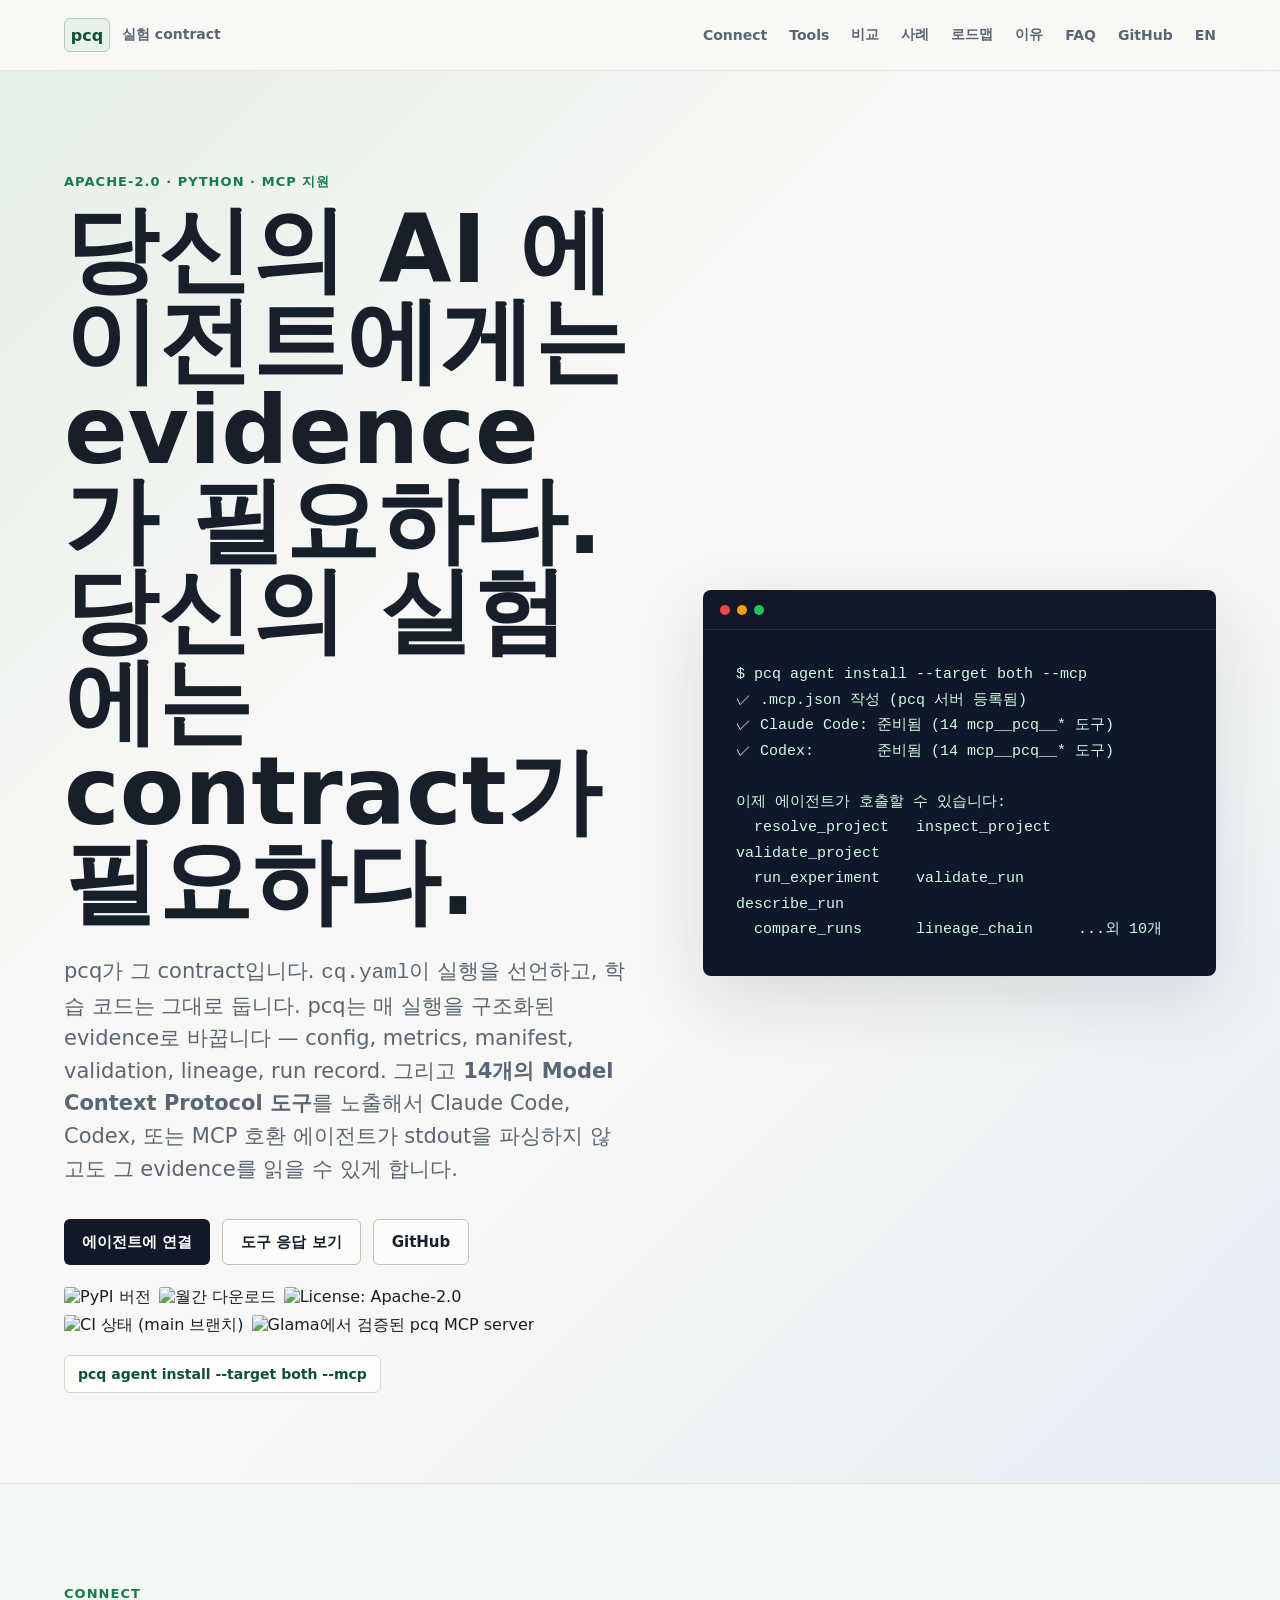
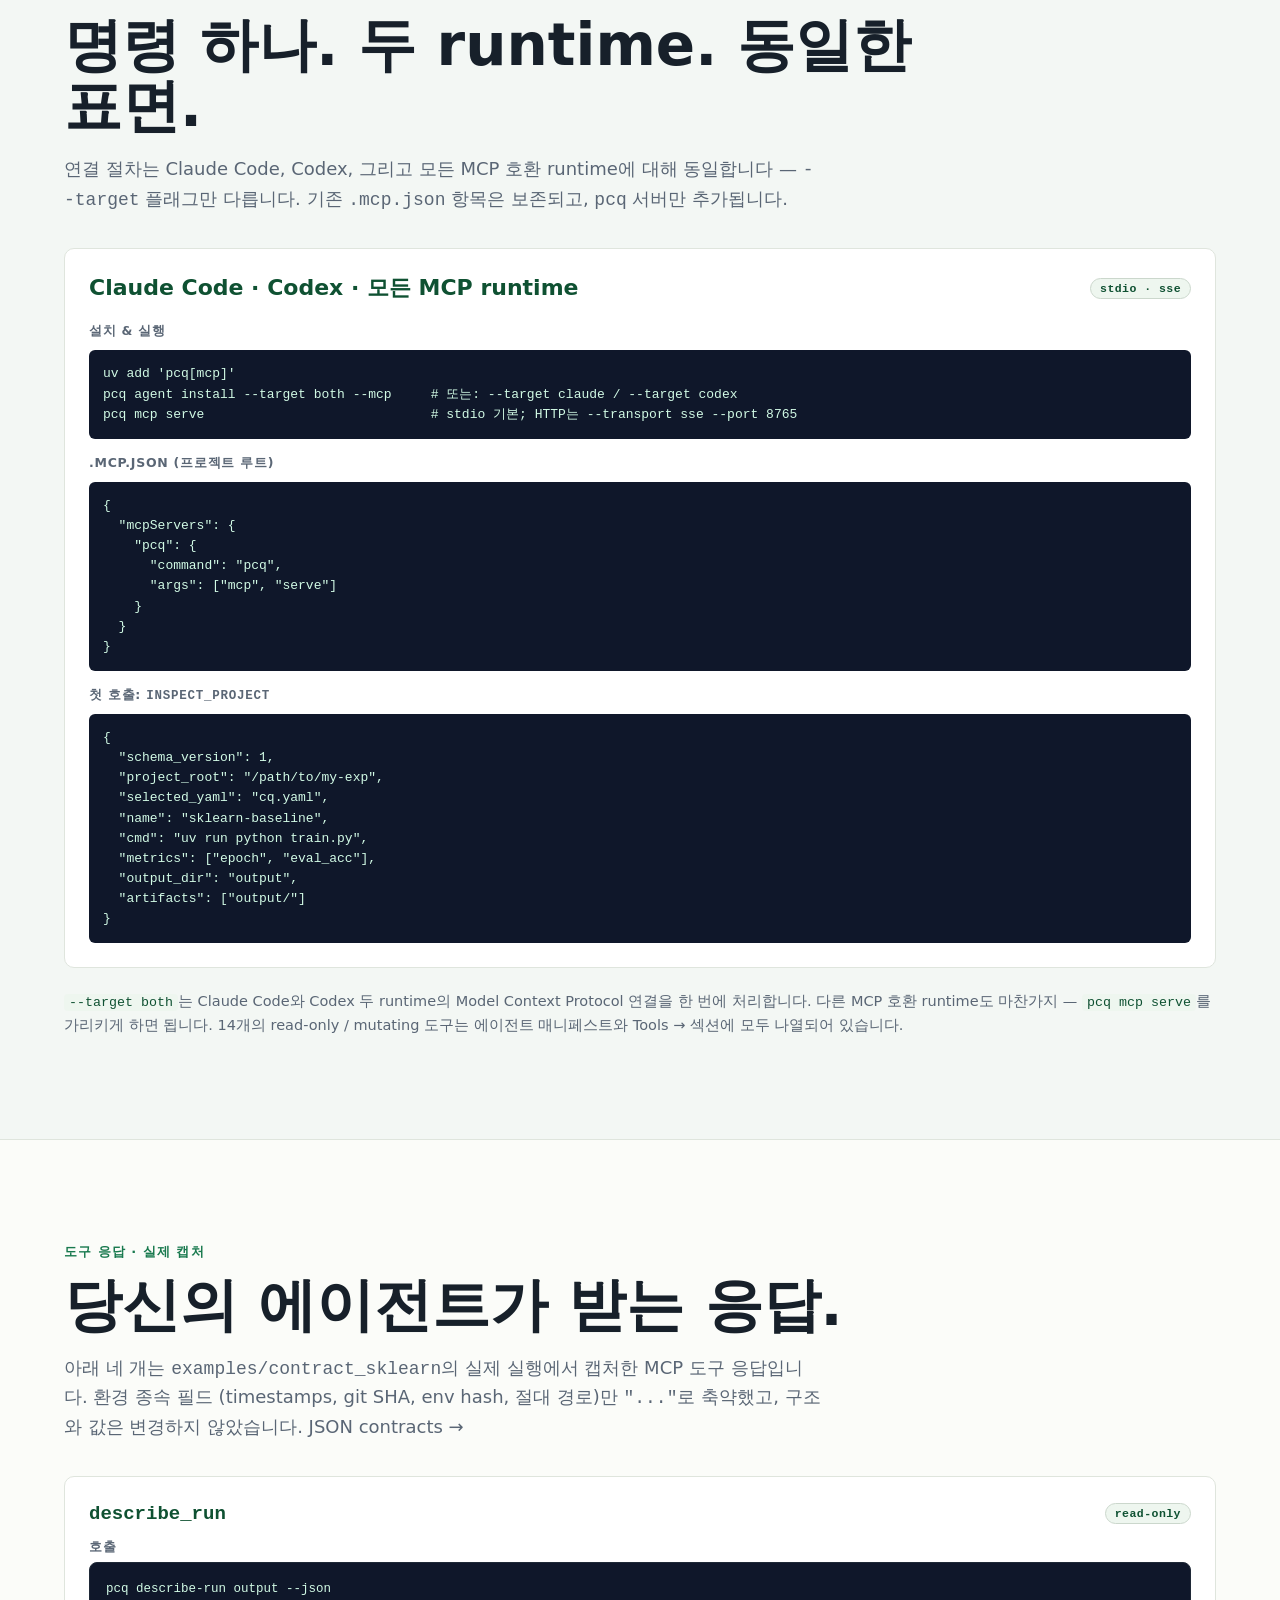
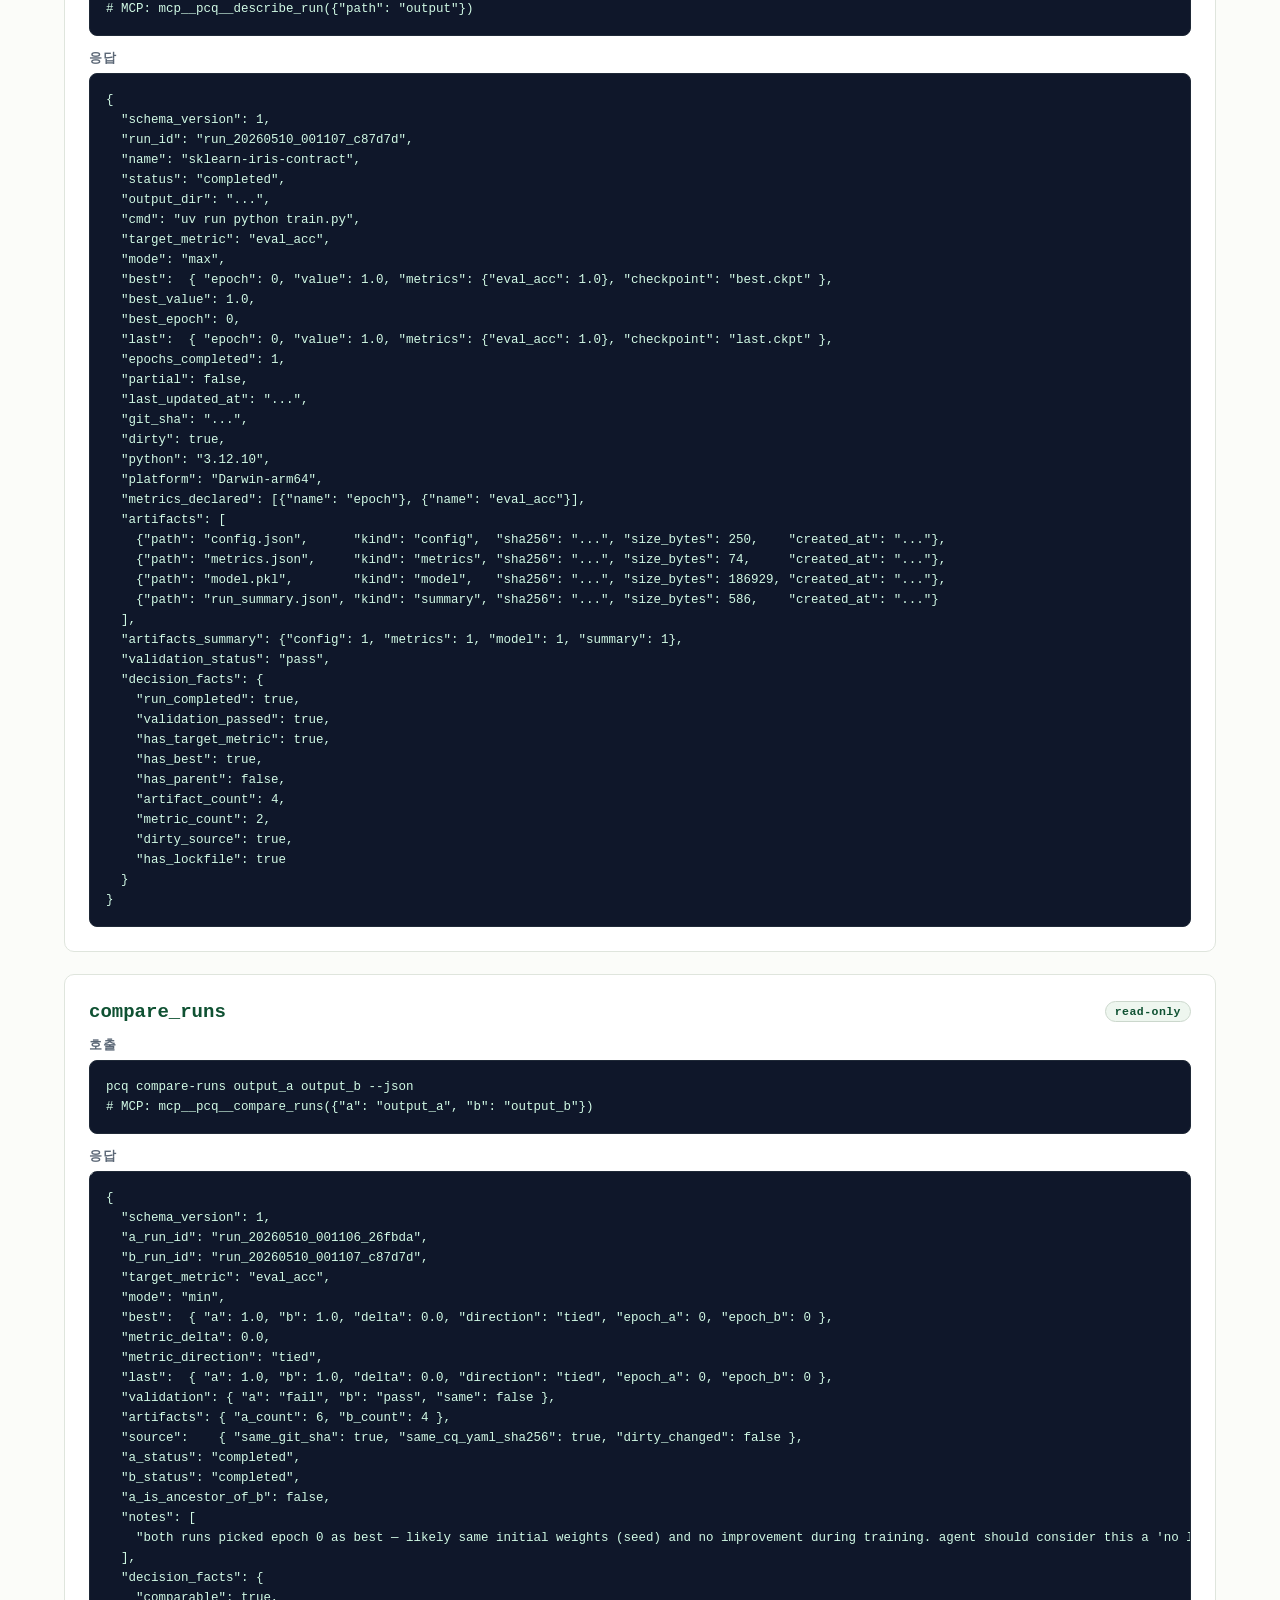
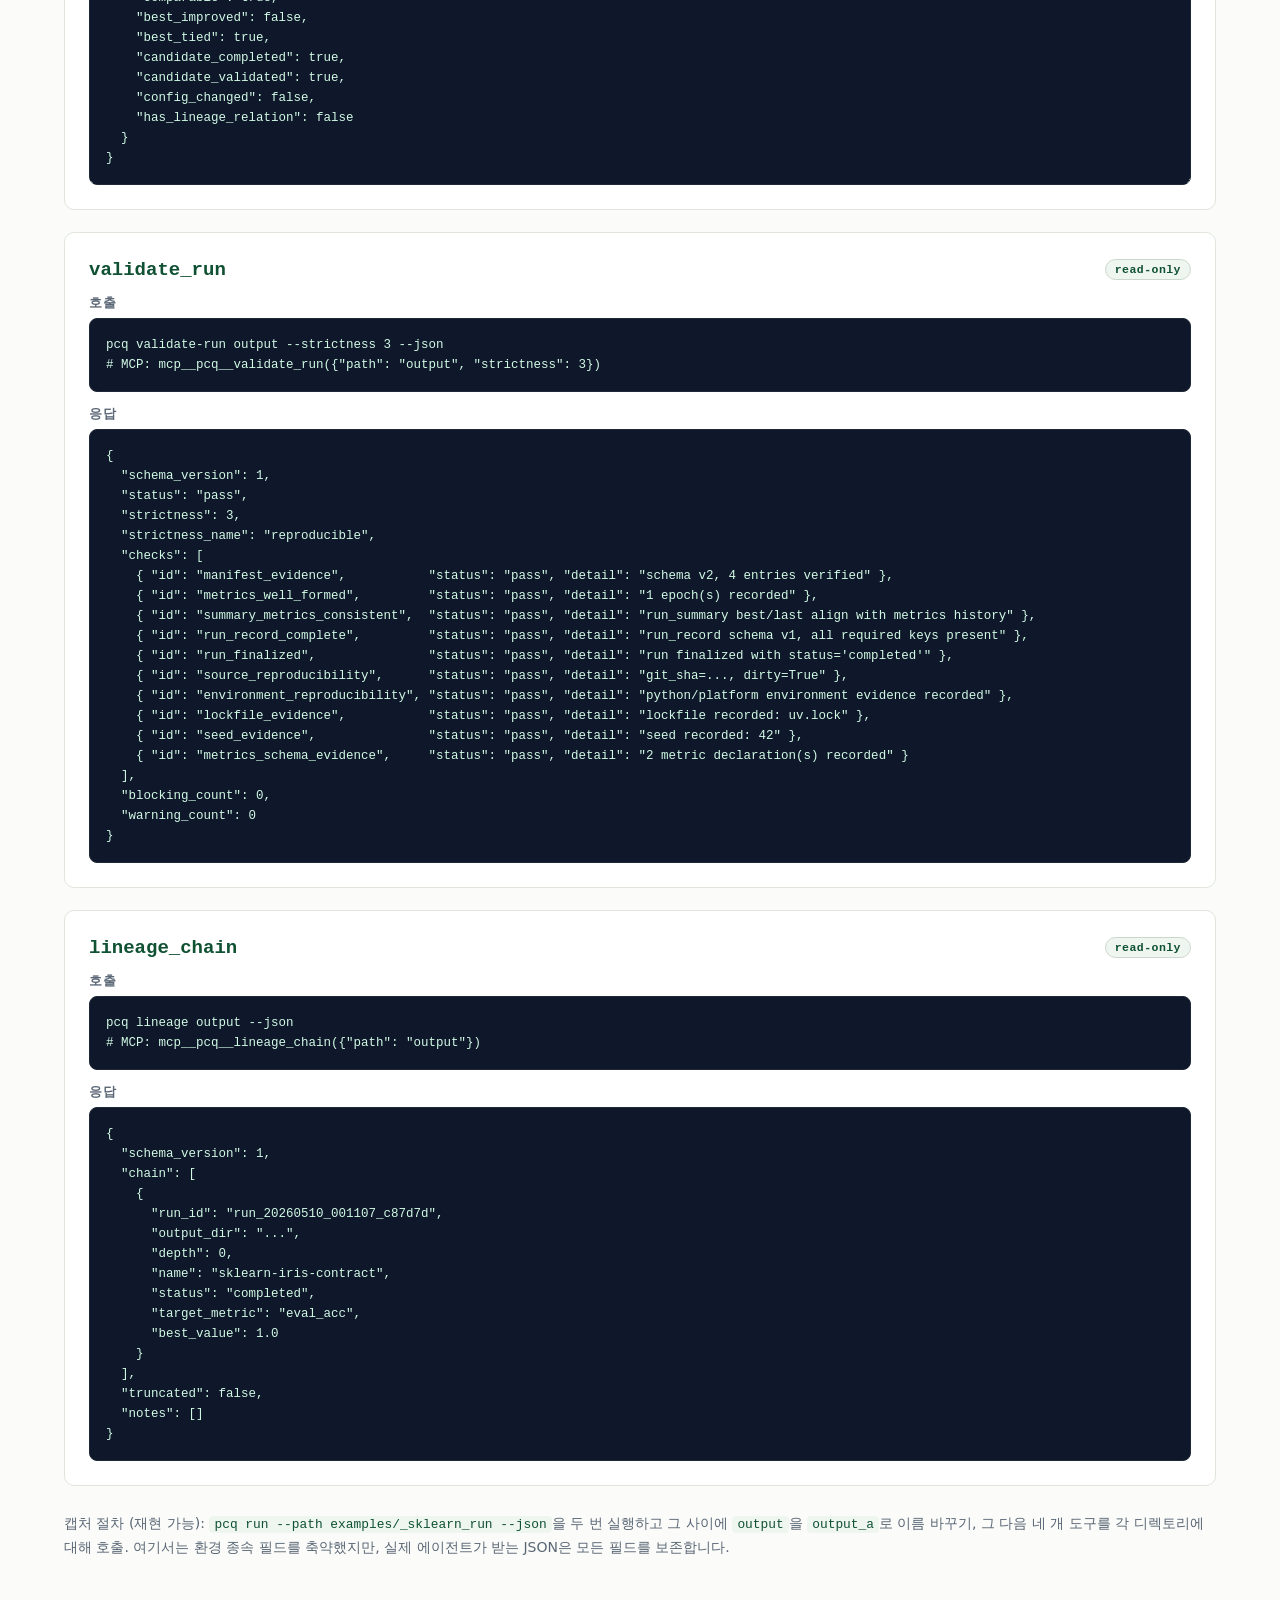
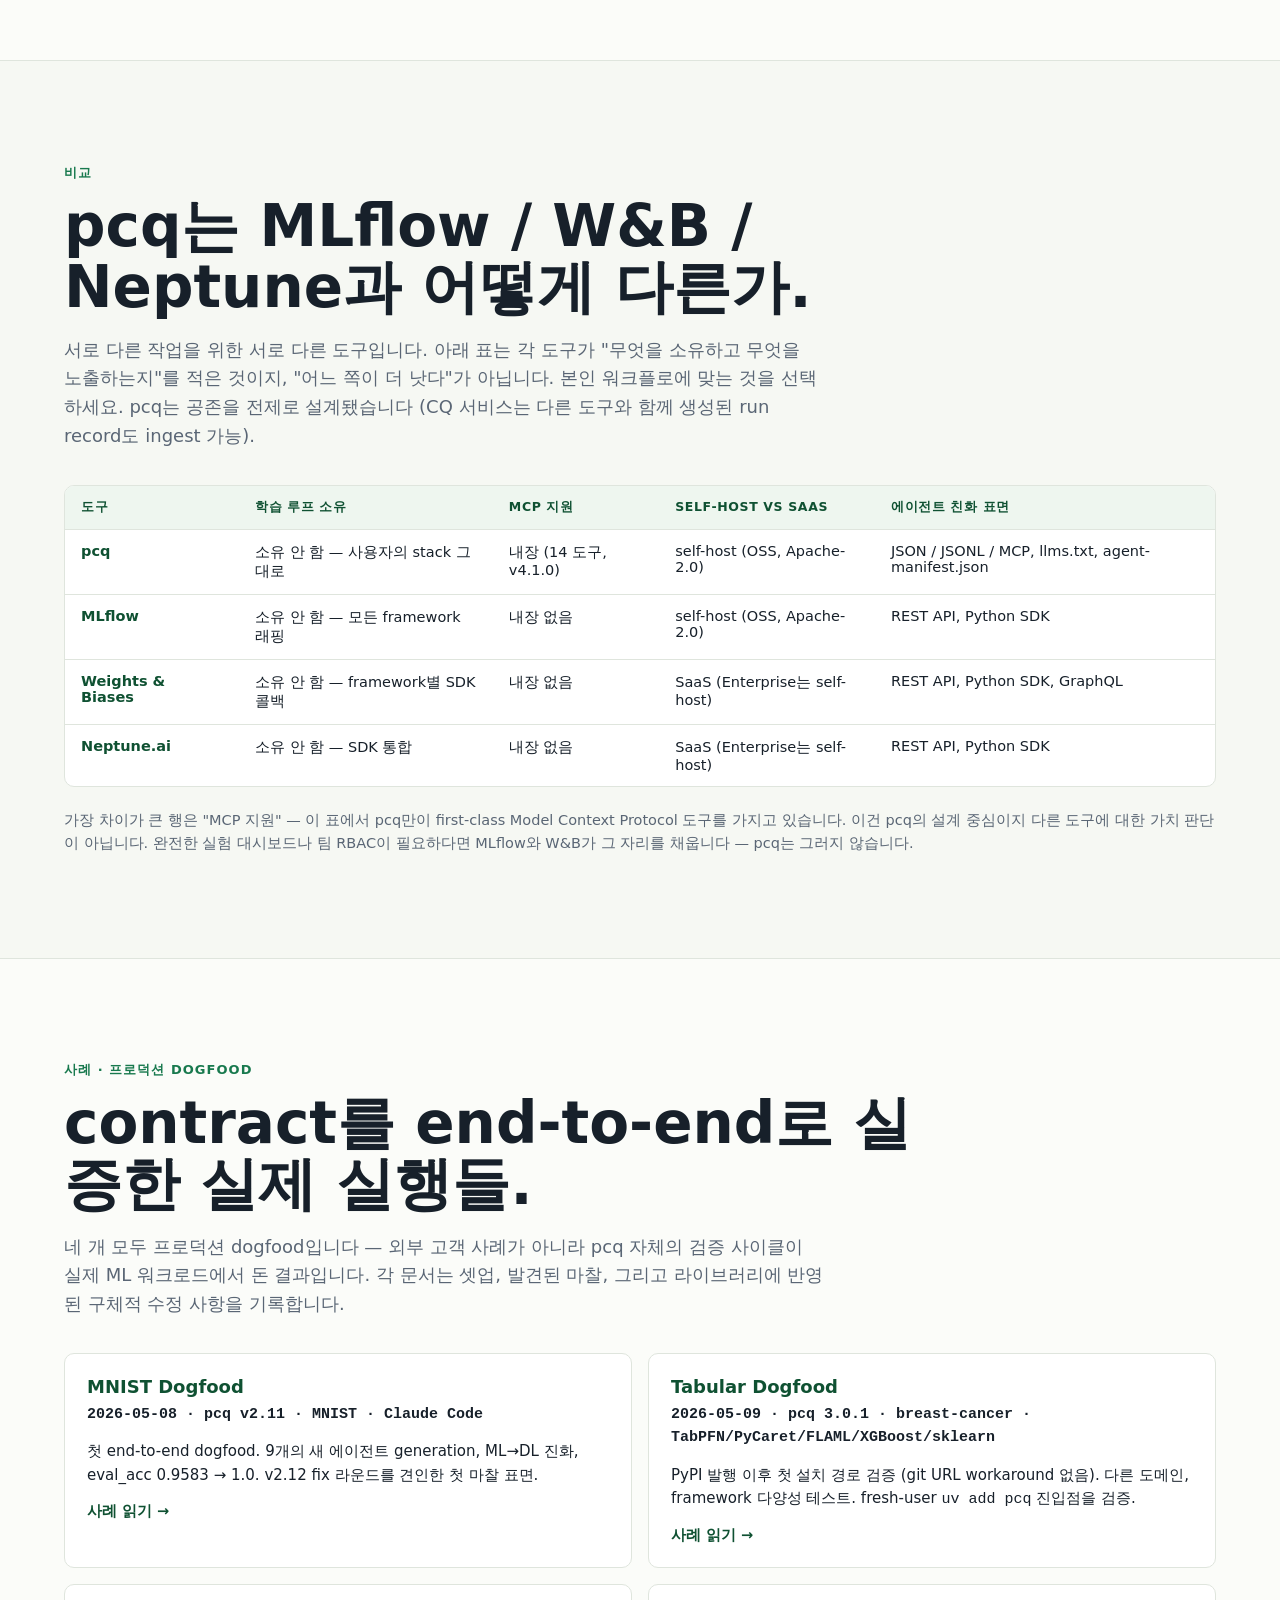
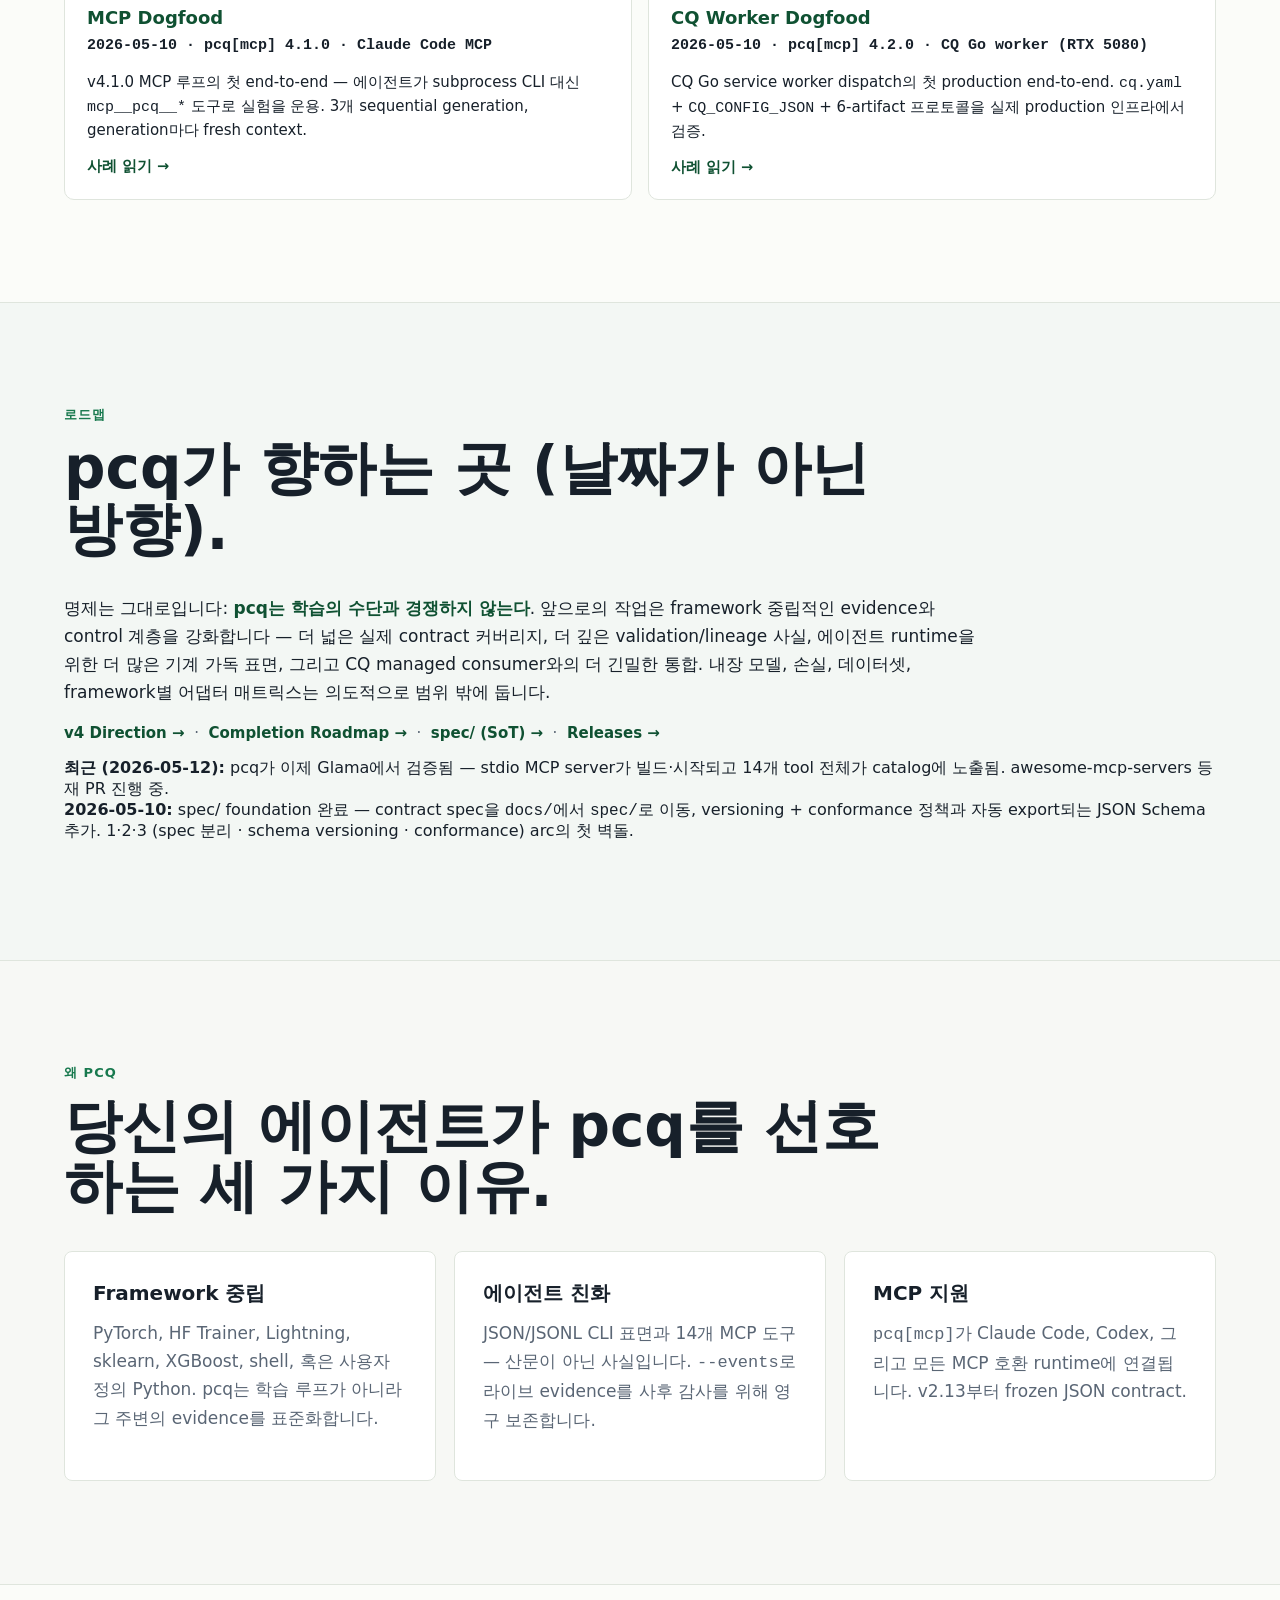
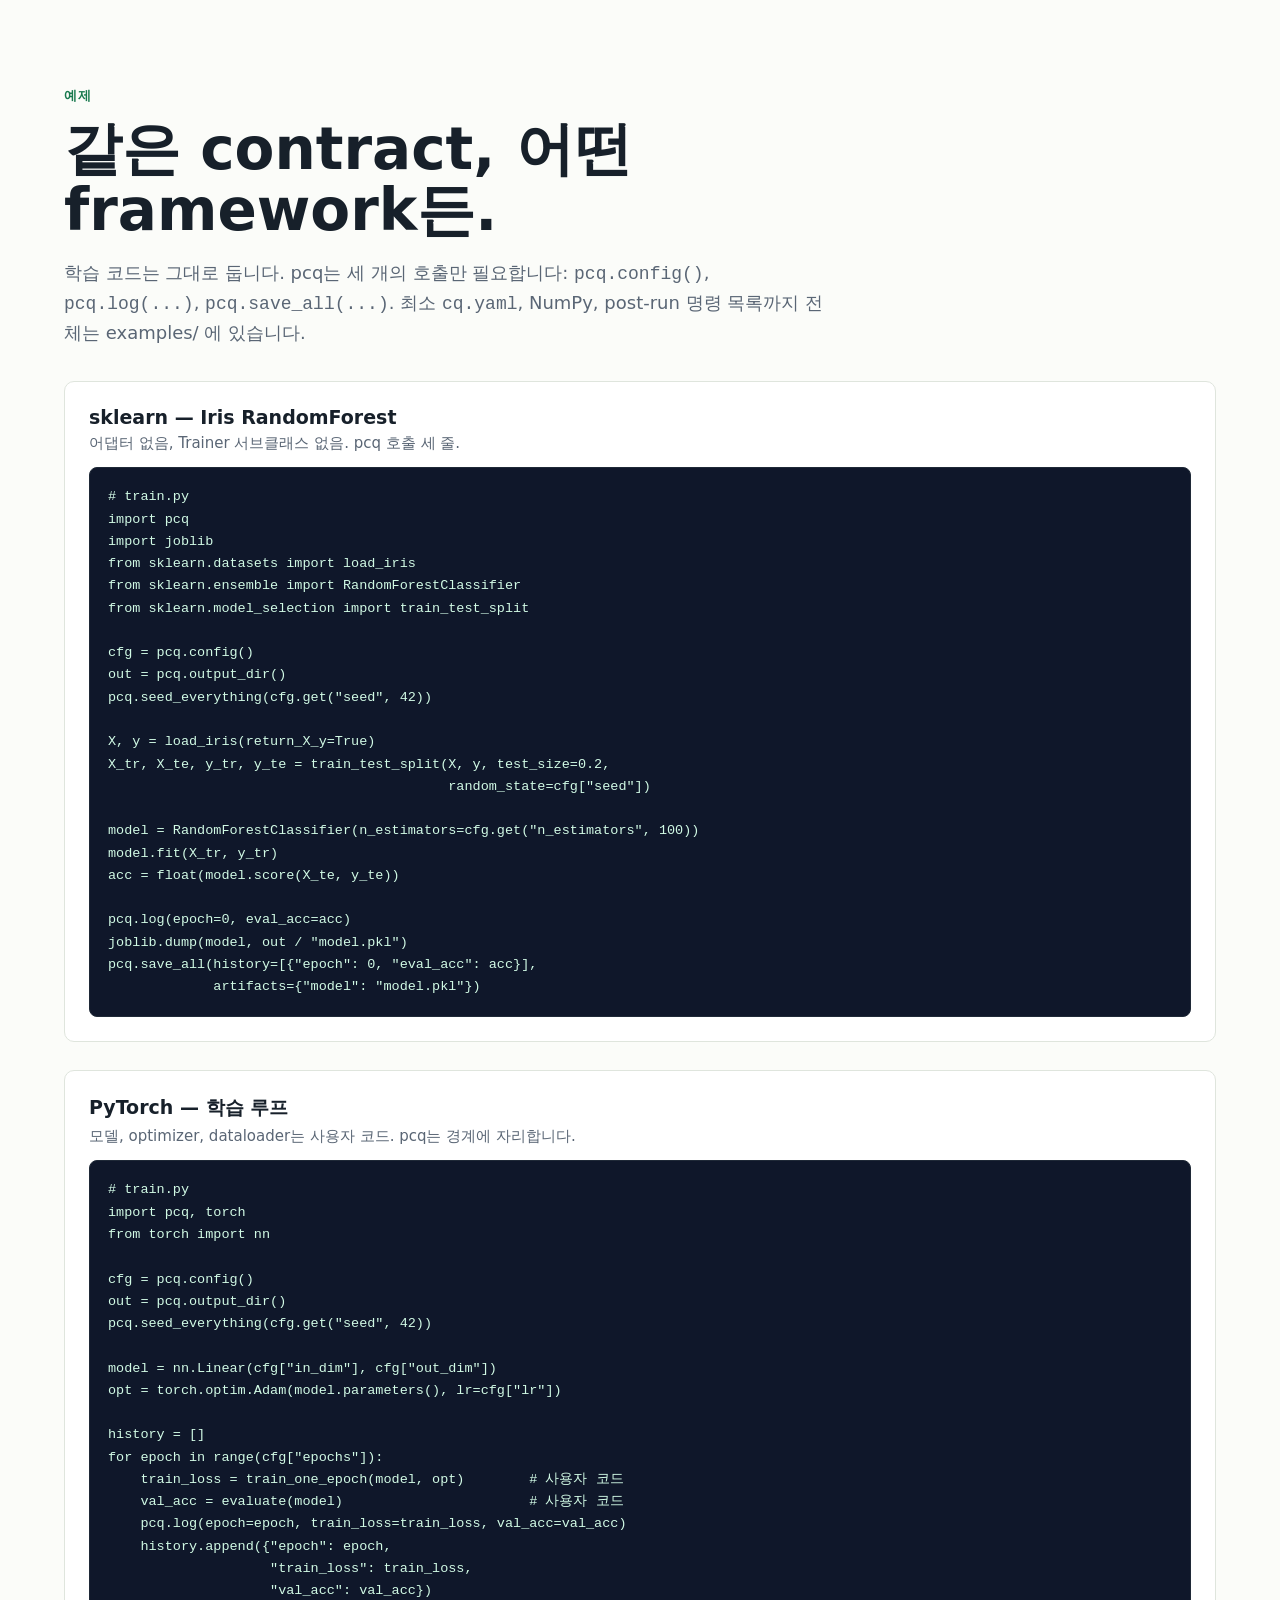
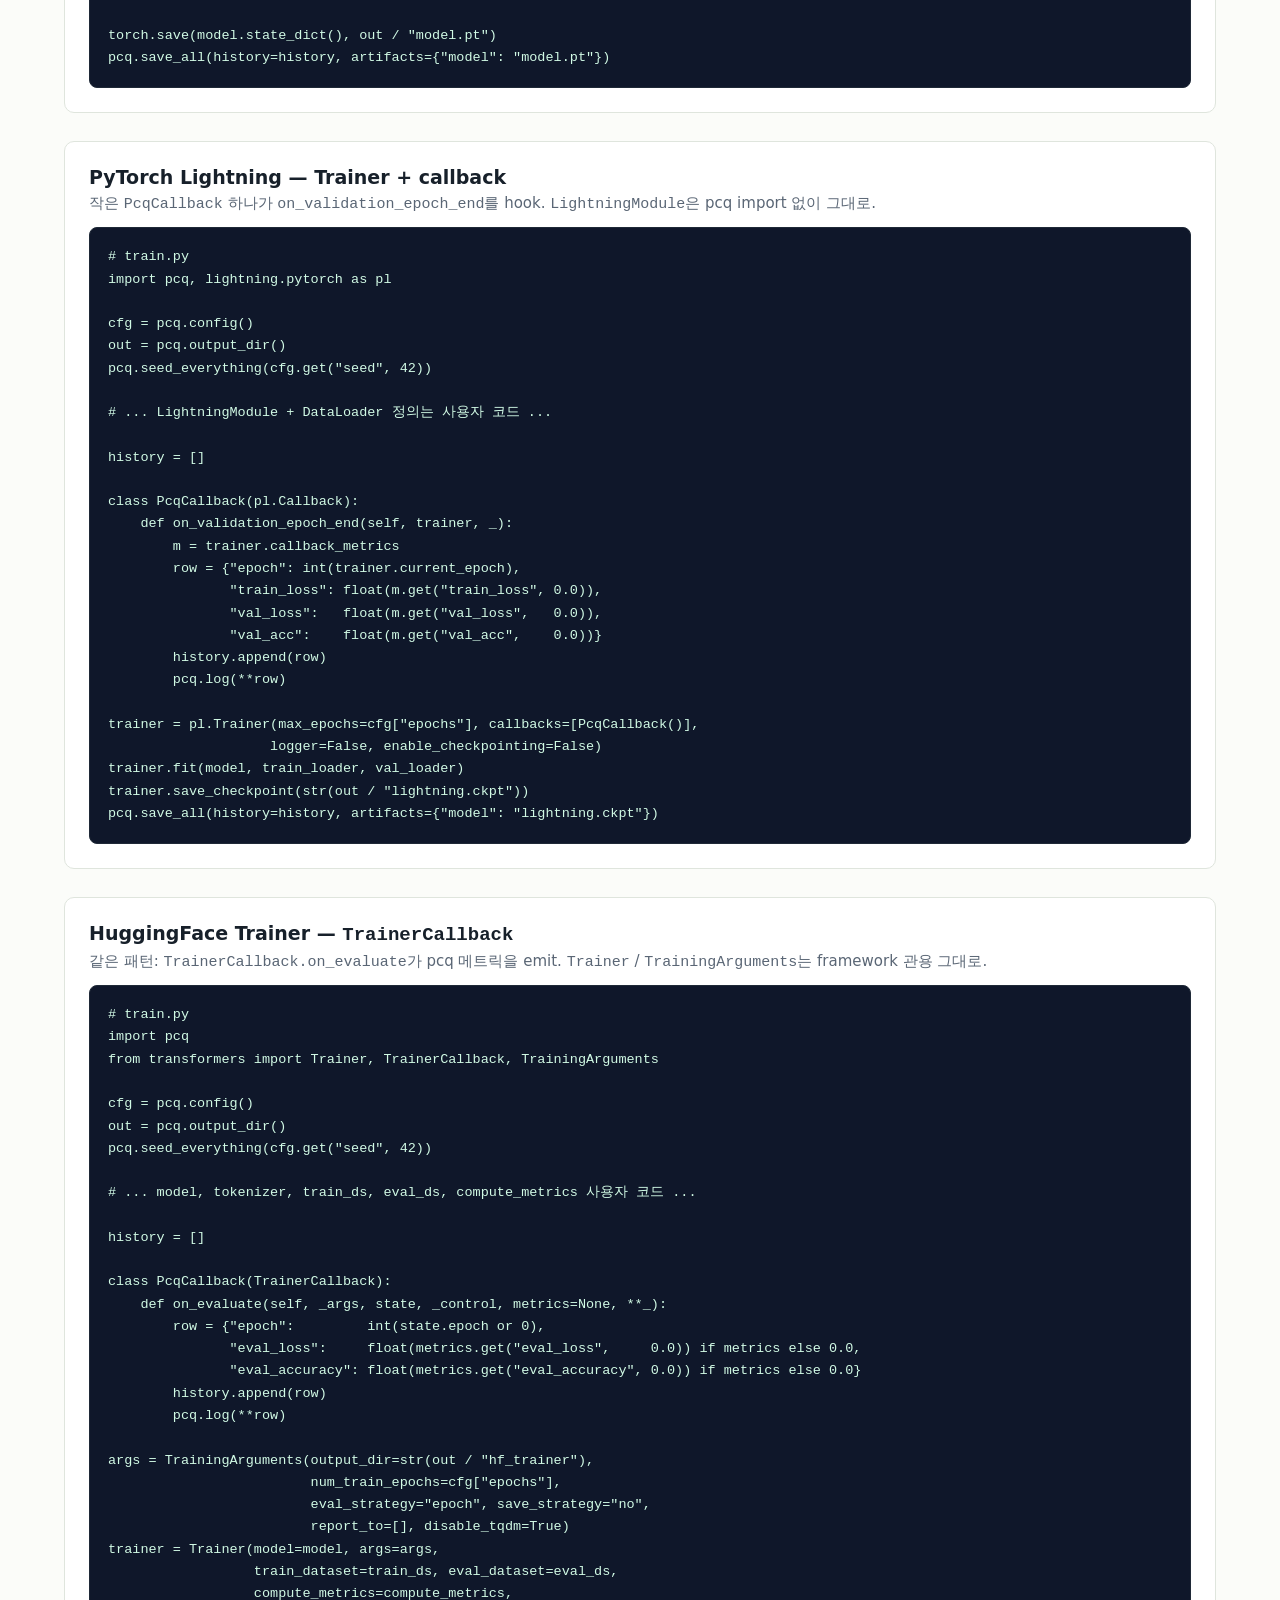
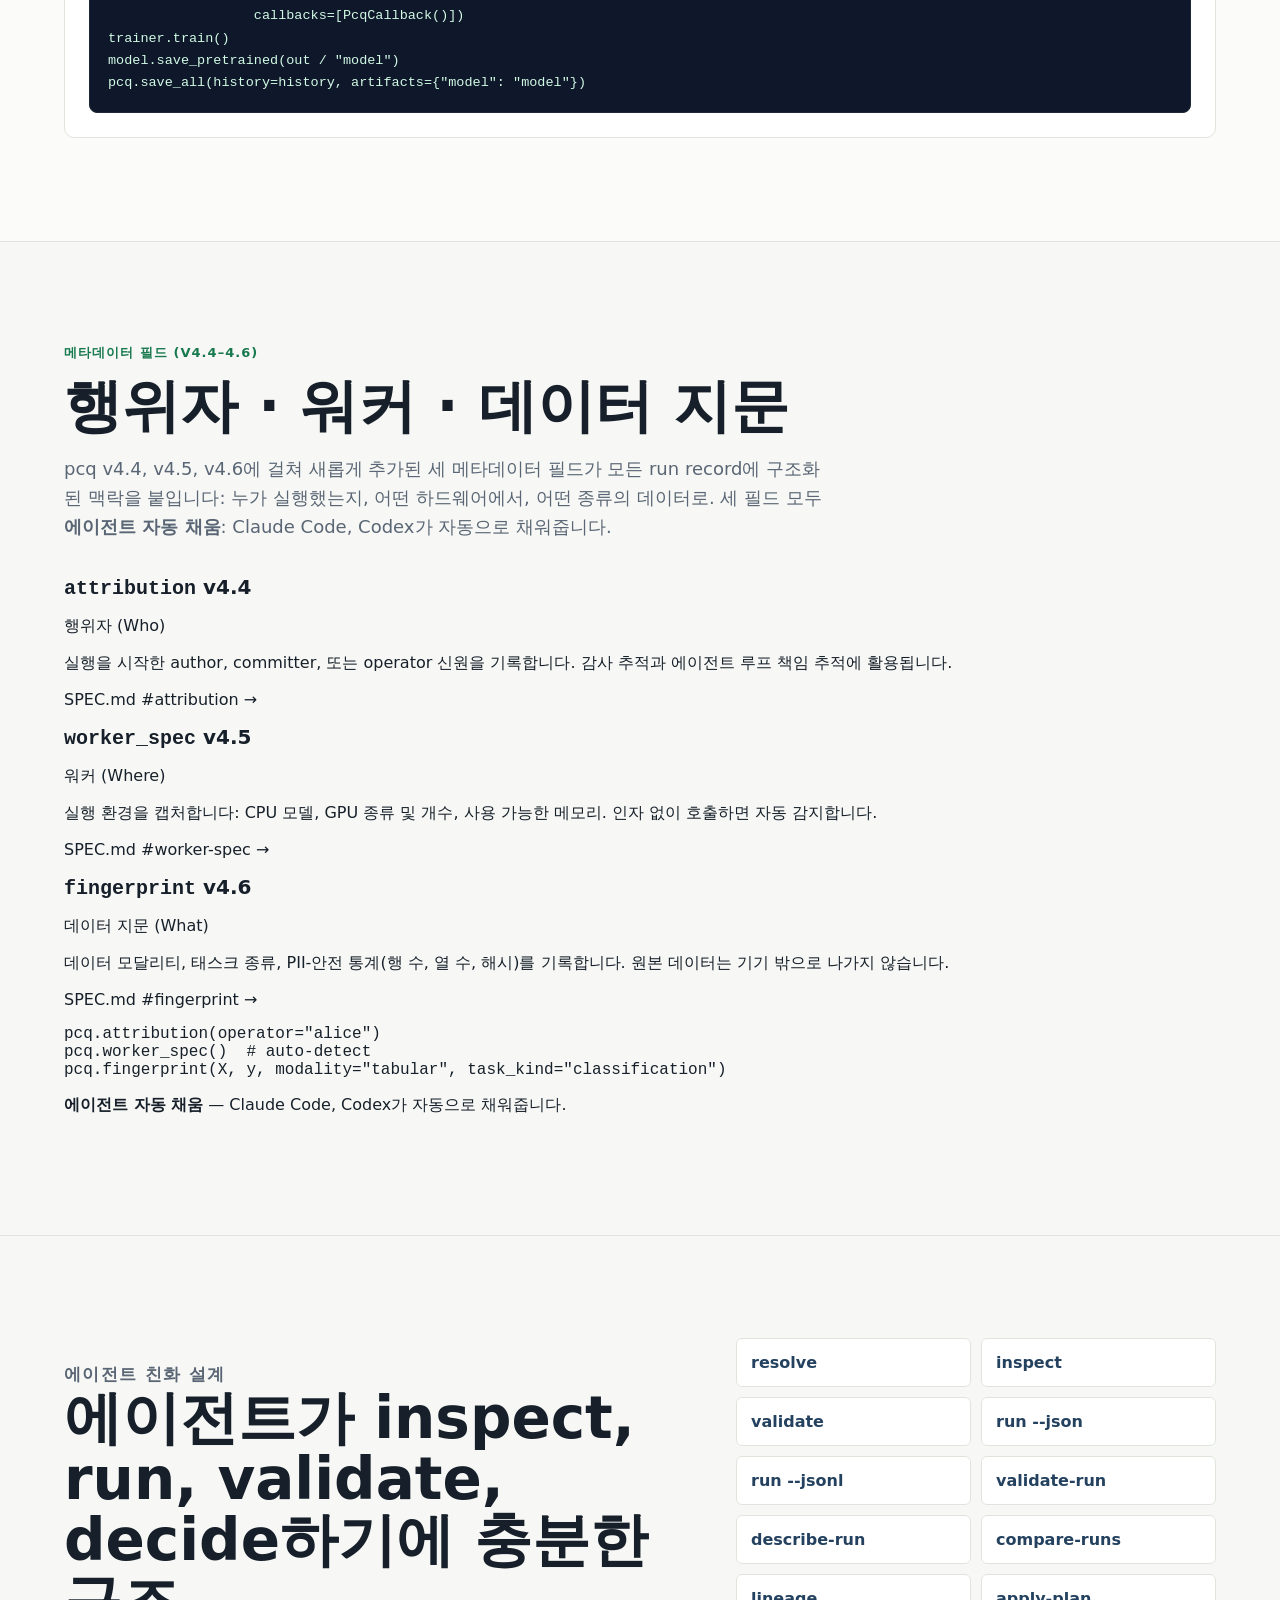
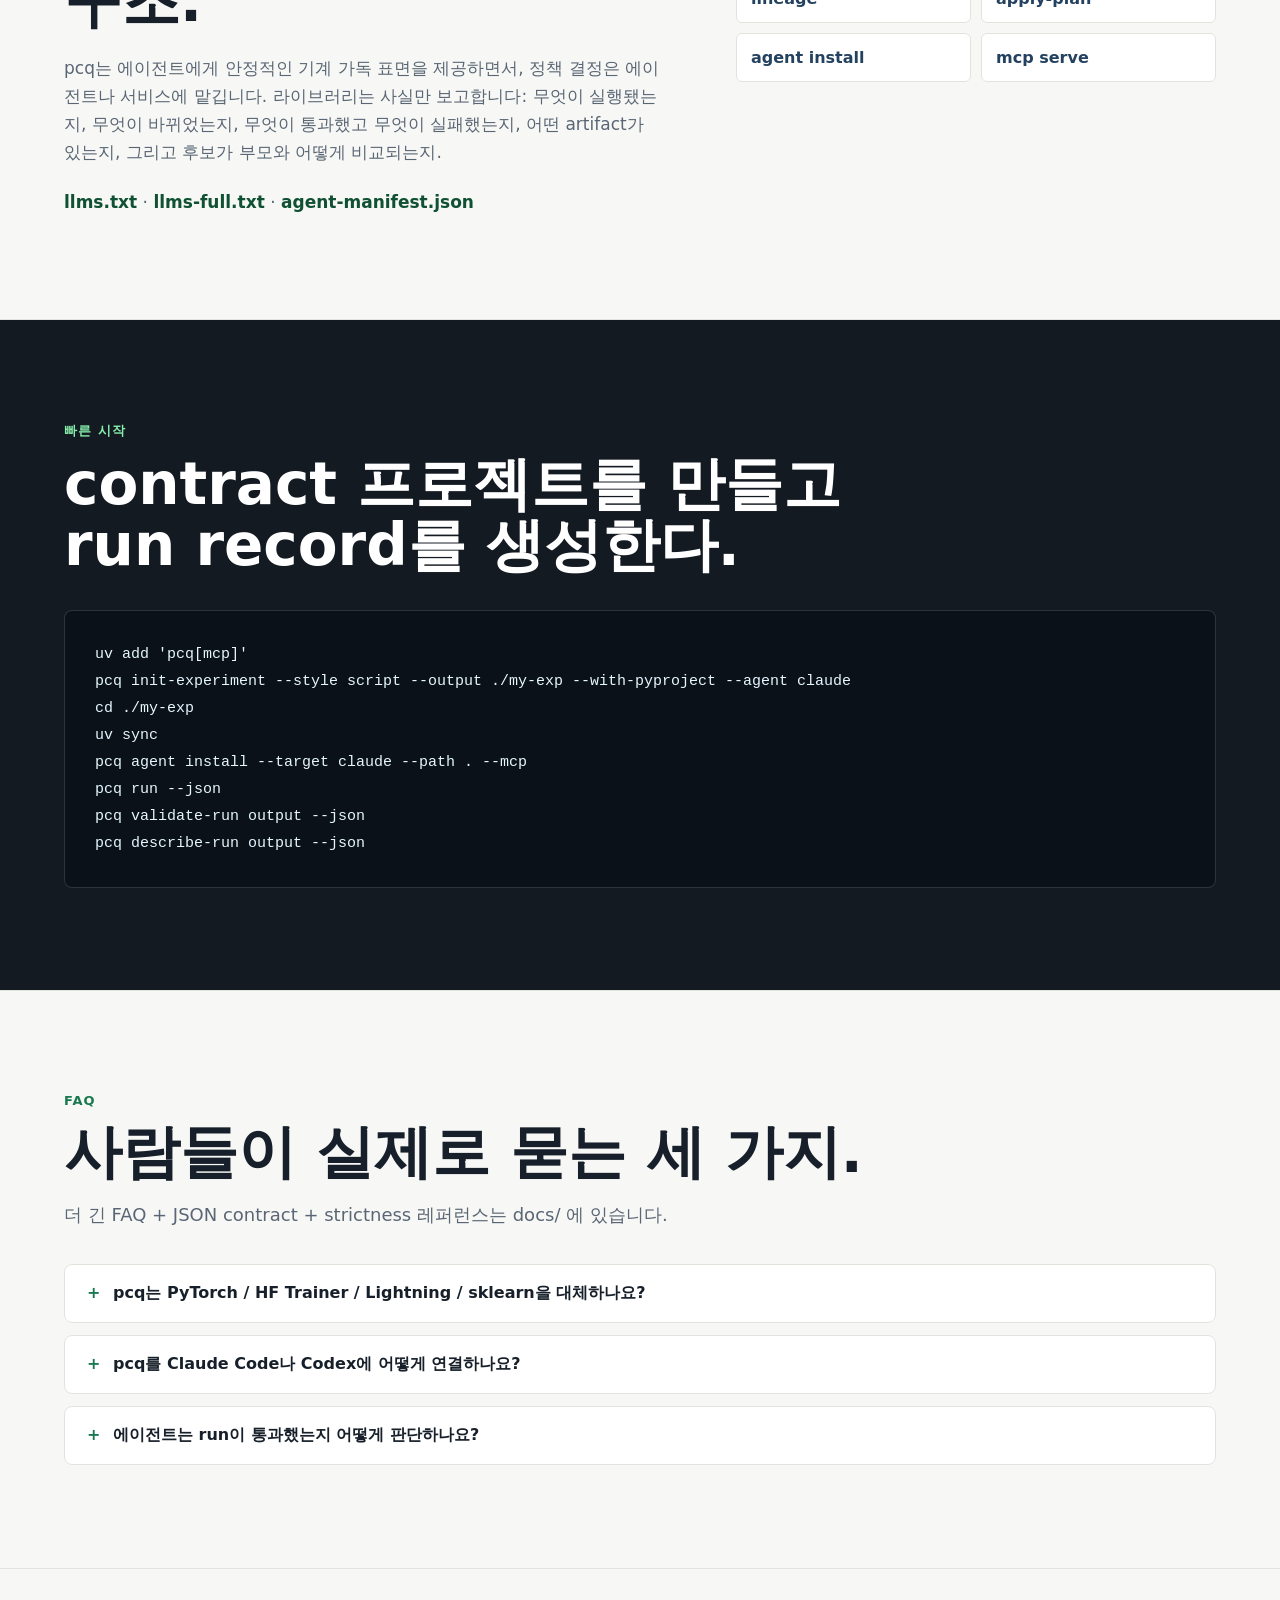
==== commit 49f00e83: "docs(site): add Evidence Metadata section to index.html + index.ko.html (T-DOCS-2) Adds #evidence-me" ====
--- a/site/index.ko.html
+++ b/site/index.ko.html
@@ -744,6 +744,45 @@
         </div>
       </section>
 
+      <section id="evidence-metadata" class="section">
+        <div class="section-heading">
+          <p class="eyebrow">메타데이터 필드 (v4.4–4.6)</p>
+          <h2>행위자 · 워커 · 데이터 지문</h2>
+          <p class="section-lead">
+            pcq v4.4, v4.5, v4.6에 걸쳐 새롭게 추가된 세 메타데이터 필드가
+            모든 run record에 구조화된 맥락을 붙입니다: 누가 실행했는지,
+            어떤 하드웨어에서, 어떤 종류의 데이터로. 세 필드 모두
+            <strong>에이전트 자동 채움</strong>: Claude Code, Codex가 자동으로 채워줍니다.
+          </p>
+        </div>
+        <div class="metadata-cards">
+          <article class="metadata-card">
+            <h3><code>attribution</code> <span class="badge">v4.4</span></h3>
+            <p class="metadata-axis">행위자 (Who)</p>
+            <p>실행을 시작한 author, committer, 또는 operator 신원을 기록합니다. 감사 추적과 에이전트 루프 책임 추적에 활용됩니다.</p>
+            <p class="metadata-link"><a href="https://github.com/playidea-lab/pcq/blob/main/spec/SPEC.md#attribution">SPEC.md #attribution &rarr;</a></p>
+          </article>
+          <article class="metadata-card">
+            <h3><code>worker_spec</code> <span class="badge">v4.5</span></h3>
+            <p class="metadata-axis">워커 (Where)</p>
+            <p>실행 환경을 캡처합니다: CPU 모델, GPU 종류 및 개수, 사용 가능한 메모리. 인자 없이 호출하면 자동 감지합니다.</p>
+            <p class="metadata-link"><a href="https://github.com/playidea-lab/pcq/blob/main/spec/SPEC.md#worker-spec">SPEC.md #worker-spec &rarr;</a></p>
+          </article>
+          <article class="metadata-card">
+            <h3><code>fingerprint</code> <span class="badge">v4.6</span></h3>
+            <p class="metadata-axis">데이터 지문 (What)</p>
+            <p>데이터 모달리티, 태스크 종류, PII-안전 통계(행 수, 열 수, 해시)를 기록합니다. 원본 데이터는 기기 밖으로 나가지 않습니다.</p>
+            <p class="metadata-link"><a href="https://github.com/playidea-lab/pcq/blob/main/spec/SPEC.md#fingerprint">SPEC.md #fingerprint &rarr;</a></p>
+          </article>
+        </div>
+        <pre><code>pcq.attribution(operator="alice")
+pcq.worker_spec()  # auto-detect
+pcq.fingerprint(X, y, modality="tabular", task_kind="classification")</code></pre>
+        <p class="metadata-note">
+          <strong>에이전트 자동 채움</strong> — Claude Code, Codex가 자동으로 채워줍니다.
+        </p>
+      </section>
+
       <section id="agents" class="section split-section">
         <div>
           <p class="eyebrow">에이전트 친화 설계</p>
